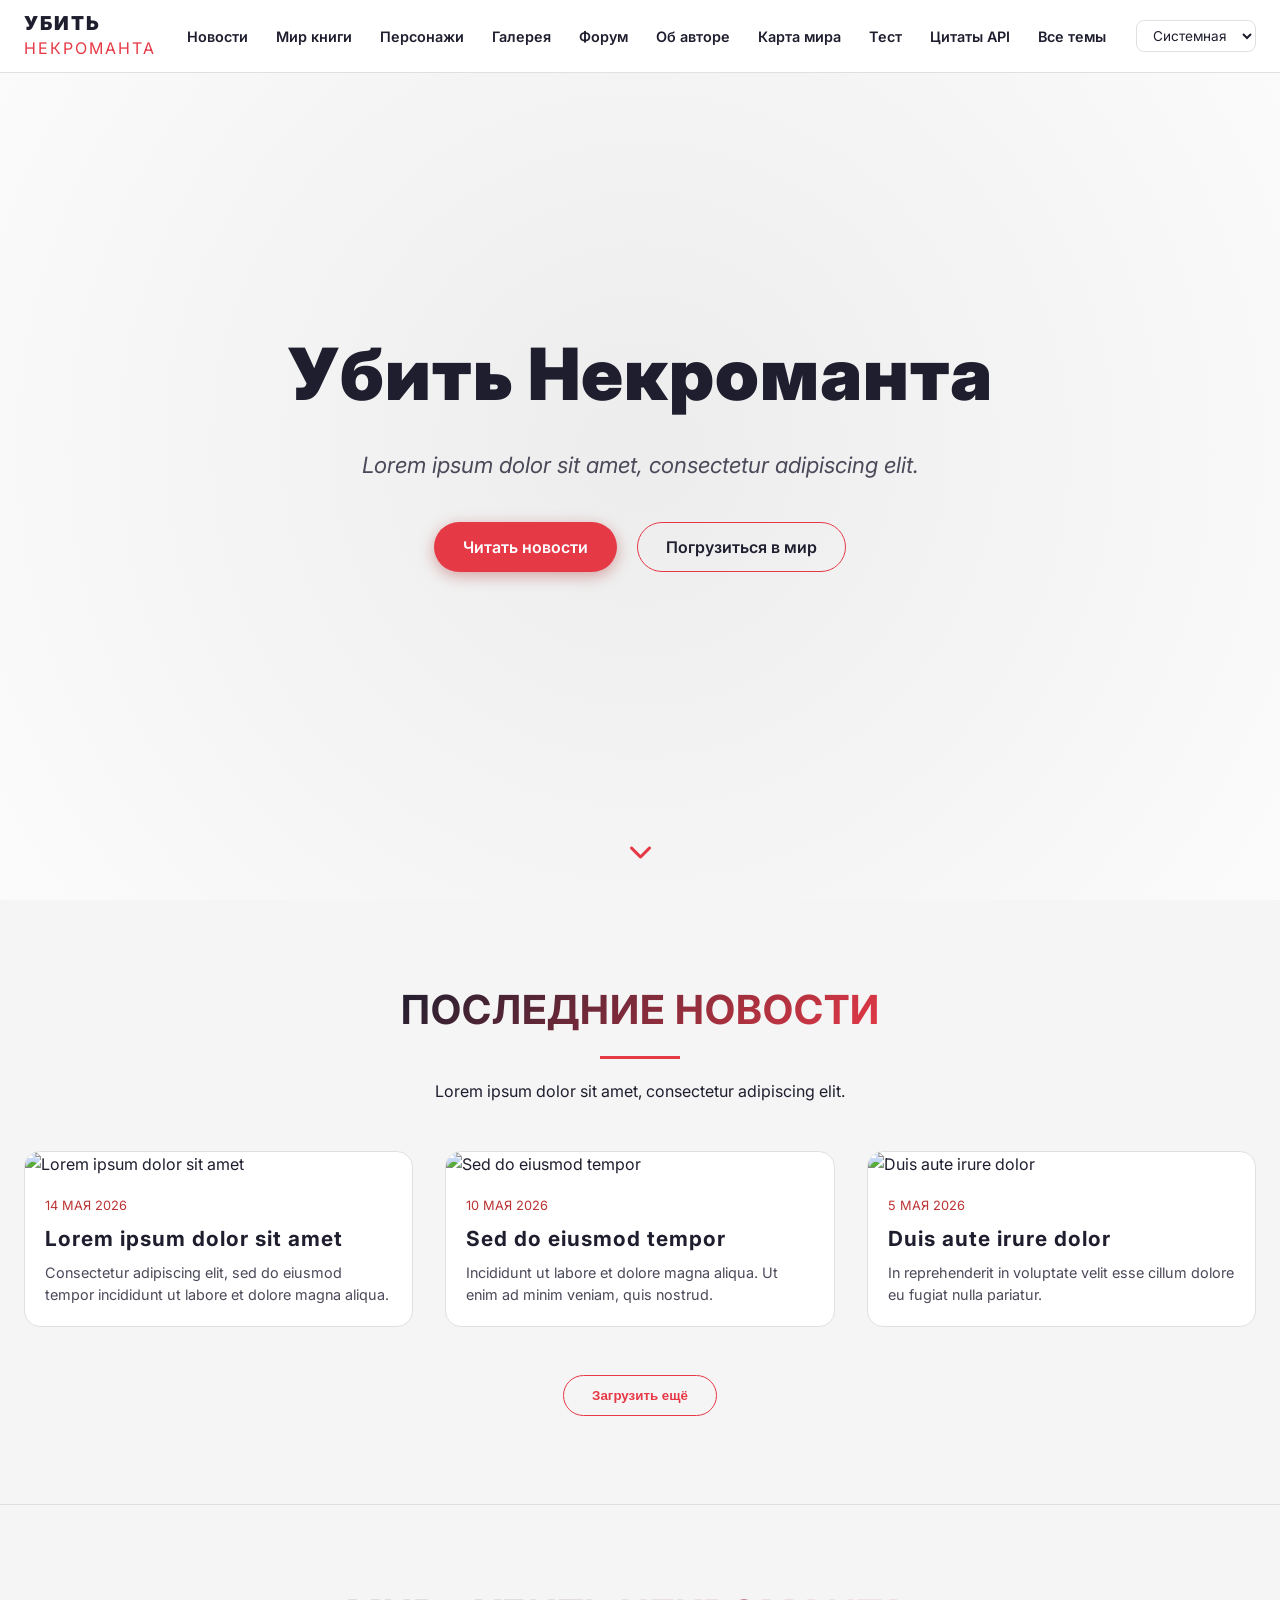
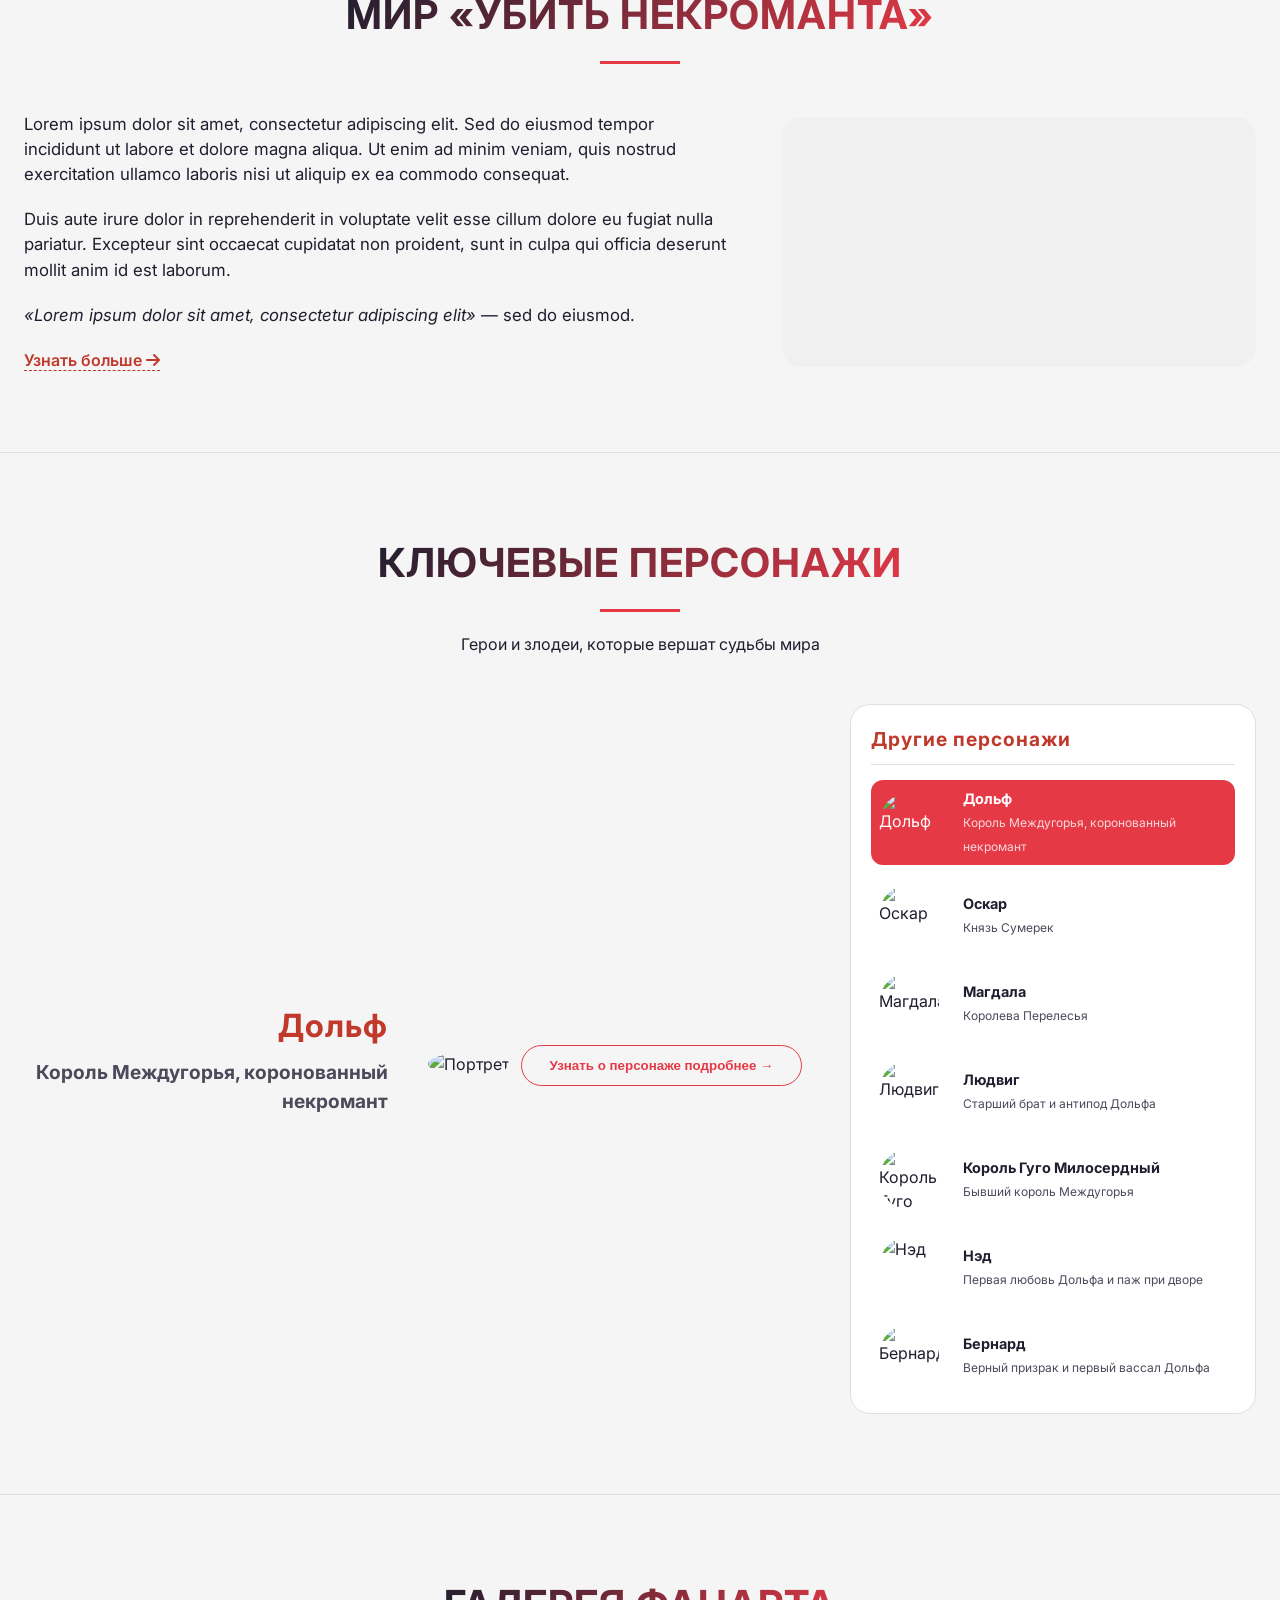
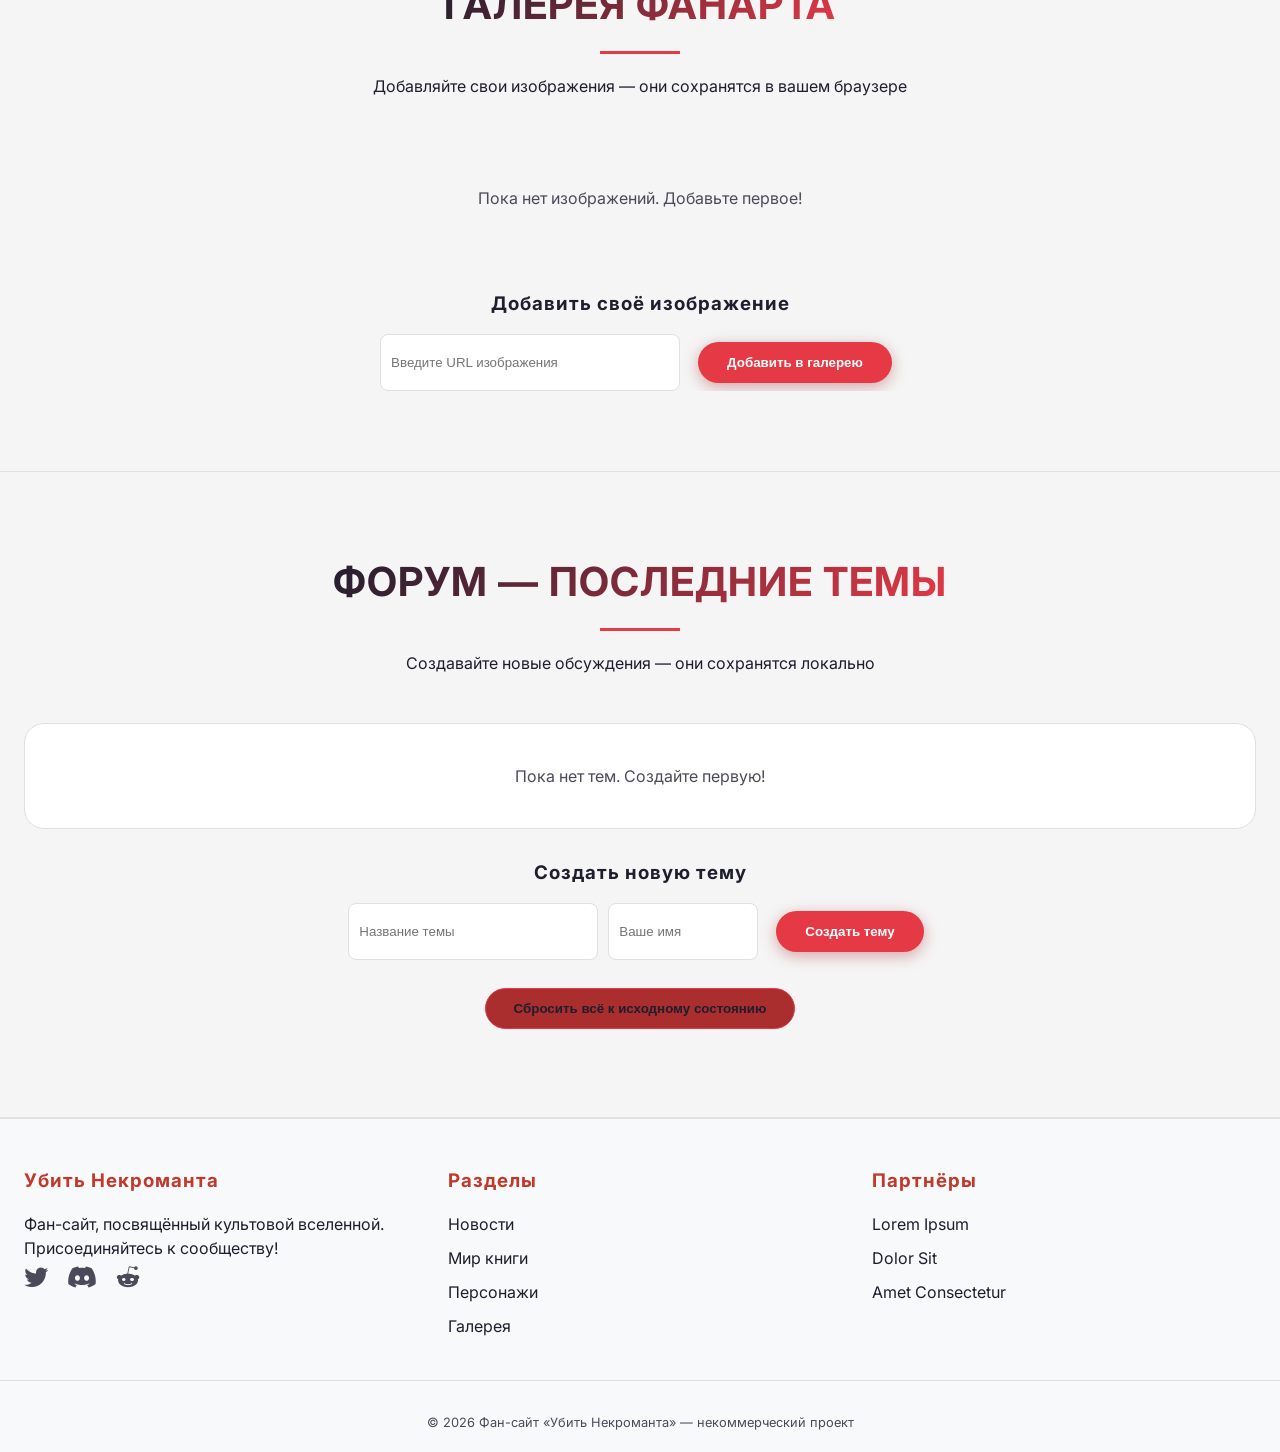
==== docs/index.html @ 7d21ddf5 "Оптимизация кода +map" ====
<!DOCTYPE html>
<html lang="ru">
<head>
    <meta charset="UTF-8">
    <meta name="viewport" content="width=device-width, initial-scale=1.0, user-scalable=yes">
    <title>Убить Некроманта | Фан-сайт</title>
    <link rel="stylesheet" href="style.css">
    <link href="https://fonts.googleapis.com/css2?family=Inter:opsz,wght@14..32,300;400;600;700&display=swap" rel="stylesheet">
    <link rel="stylesheet" href="https://cdnjs.cloudflare.com/ajax/libs/font-awesome/6.0.0-beta3/css/all.min.css">
</head>
<body>
    <nav class="main-nav" id="mainNav">
        <div class="nav-container">
            <div class="logo">
                <a href="#">УБИТЬ<br><span>НЕКРОМАНТА</span></a>
            </div>
            <ul class="nav-links" id="navLinks">
                <li><a href="#news">Новости</a></li>
                <li><a href="#world">Мир книги</a></li>
                <li><a href="#characters">Персонажи</a></li>
                <li><a href="#gallery">Галерея</a></li>
                <li><a href="#forum">Форум</a></li>
                <li><a href="about.html">Об авторе</a></li>
                <li><a href="map.html">Карта мира</a></li>
                <li><a href="quiz.html">Тест</a></li>
                <li><a href="quotes-api.html">Цитаты API</a></li>
                <li><a href="topics.html">Все темы</a></li>
            </ul>
            <div class="nav-right">
                <div class="theme-switcher">
                    <label for="themeSelect" class="visually-hidden">Выбор темы</label>
                    <select id="themeSelect">
                        <option value="system">Системная</option>
                        <option value="dark">Тёмная</option>
                        <option value="light">Светлая</option>
                        <option value="blue">Синяя</option>
                    </select>
                </div>
            </div>
            <div class="mobile-nav-toggle" id="mobileToggle">
                <i class="fas fa-bars"></i>
            </div>
        </div>
    </nav>

    <header class="hero">
        <div class="hero-overlay"></div>
        <div class="hero-content">
            <h1>Убить Некроманта</h1>
            <p class="tagline">Lorem ipsum dolor sit amet, consectetur adipiscing elit.</p>
            <div class="hero-buttons">
                <a href="#news" class="btn btn-primary">Читать новости</a>
                <a href="#world" class="btn btn-secondary">Погрузиться в мир</a>
            </div>
        </div>
        <div class="scroll-down">
            <i class="fas fa-chevron-down"></i>
        </div>
    </header>

    <main>
        <section id="news" class="section news-section">
            <div class="container">
                <div class="section-header">
                    <h2>Последние новости</h2>
                    <div class="section-line"></div>
                    <p>Lorem ipsum dolor sit amet, consectetur adipiscing elit.</p>
                </div>
                <div class="news-grid" id="newsGrid"></div>
                <div class="text-center">
                    <button class="btn btn-outline" id="loadMoreNews">Загрузить ещё</button>
                </div>
            </div>
        </section>

        <section id="world" class="section world-section">
            <div class="container">
                <div class="section-header">
                    <h2>Мир «Убить Некроманта»</h2>
                    <div class="section-line"></div>
                </div>
                <div class="world-content">
                    <div class="world-text">
                        <p>Lorem ipsum dolor sit amet, consectetur adipiscing elit. Sed do eiusmod tempor incididunt ut labore et dolore magna aliqua. Ut enim ad minim veniam, quis nostrud exercitation ullamco laboris nisi ut aliquip ex ea commodo consequat.</p>
                        <p>Duis aute irure dolor in reprehenderit in voluptate velit esse cillum dolore eu fugiat nulla pariatur. Excepteur sint occaecat cupidatat non proident, sunt in culpa qui officia deserunt mollit anim id est laborum.</p>
                        <p><em>«Lorem ipsum dolor sit amet, consectetur adipiscing elit»</em> — sed do eiusmod.</p>
                        <a href="#" class="read-more">Узнать больше <i class="fas fa-arrow-right"></i></a>
                    </div>
                    <div class="world-map">
                        <div class="white-square world-map-square"></div>
                    </div>
                </div>
            </div>
        </section>

        <section id="characters" class="section characters-section">
            <div class="container">
                <div class="section-header">
                    <h2>Ключевые персонажи</h2>
                    <div class="section-line"></div>
                    <p>Герои и злодеи, которые вершат судьбы мира</p>
                </div>
                <div class="character-main">
                    <div class="character-left">
                        <h2 id="charName">Дольф</h2>
                        <p id="charRole"><strong>Король Междугорья, коронованный некромант</strong></p>
                    </div>
                    <div class="character-center">
                        <img id="charPortrait" class="char-portrait" src="" alt="Портрет">
                        <button id="showDetailsBtn" class="btn btn-outline show-details-btn">Узнать о персонаже подробнее →</button>
                        <div id="characterDetails" class="character-details hidden">
                            <p id="charFullDesc">Здесь будет подробное описание персонажа после нажатия на кнопку.</p>
                        </div>
                    </div>
                    <div class="character-right">
                        <div class="right-header">
                            <h3>Другие персонажи</h3>
                        </div>
                        <div class="character-thumbnails" id="thumbnailsList"></div>
                    </div>
                </div>
            </div>
        </section>

        <section id="gallery" class="section gallery-section">
            <div class="container">
                <div class="section-header">
                    <h2>Галерея фанарта</h2>
                    <div class="section-line"></div>
                    <p>Добавляйте свои изображения — они сохранятся в вашем браузере</p>
                </div>
                <div class="gallery-grid" id="galleryGrid"></div>
                <div class="add-to-gallery">
                    <h3>Добавить своё изображение</h3>
                    <div class="add-form">
                        <input type="text" id="newImageUrl" placeholder="Введите URL изображения">
                        <button id="addImageBtn" class="btn btn-primary">Добавить в галерею</button>
                    </div>
                </div>
            </div>
        </section>

        <section id="forum" class="section forum-section">
            <div class="container">
                <div class="section-header">
                    <h2>Форум — последние темы</h2>
                    <div class="section-line"></div>
                    <p>Создавайте новые обсуждения — они сохранятся локально</p>
                </div>
                <div class="forum-list" id="forumTopics"></div>
                <div class="add-topic">
                    <h3>Создать новую тему</h3>
                    <div class="add-form">
                        <input type="text" id="newTopicTitle" placeholder="Название темы">
                        <input type="text" id="newTopicAuthor" placeholder="Ваше имя">
                        <button id="addTopicBtn" class="btn btn-primary">Создать тему</button>
                    </div>
                </div>
                <div class="text-center mt-20">
                    <button id="resetToDefaultBtn" class="btn btn-secondary btn-reset-default">Сбросить всё к исходному состоянию</button>
                </div>
            </div>
        </section>
    </main>

    <footer>
        <div class="footer-container">
            <div class="footer-col">
                <h3>Убить Некроманта</h3>
                <p>Фан-сайт, посвящённый культовой вселенной. Присоединяйтесь к сообществу!</p>
                <div class="social-links">
                    <a href="#" aria-label="Twitter"><i class="fab fa-twitter"></i></a>
                    <a href="#" aria-label="Discord"><i class="fab fa-discord"></i></a>
                    <a href="#" aria-label="Reddit"><i class="fab fa-reddit-alien"></i></a>
                </div>
            </div>
            <div class="footer-col">
                <h3>Разделы</h3>
                <ul>
                    <li><a href="#news">Новости</a></li>
                    <li><a href="#world">Мир книги</a></li>
                    <li><a href="#characters">Персонажи</a></li>
                    <li><a href="#gallery">Галерея</a></li>
                </ul>
            </div>
            <div class="footer-col">
                <h3>Партнёры</h3>
                <ul>
                    <li><a href="#">Lorem Ipsum</a></li>
                    <li><a href="#">Dolor Sit</a></li>
                    <li><a href="#">Amet Consectetur</a></li>
                </ul>
            </div>
        </div>
        <div class="footer-bottom">
            <p>&copy; 2026 Фан-сайт «Убить Некроманта» — некоммерческий проект</p>
        </div>
    </footer>

    <div id="newsModal" class="modal">
        <div class="modal-content">
            <span class="modal-close">&times;</span>
            <div id="modalBody"></div>
        </div>
    </div>

    <div id="topicModal" class="modal">
        <div class="modal-content topic-modal-content">
            <span class="modal-close" id="topicModalClose">&times;</span>
            <h2 id="topicModalTitle"></h2>
            <div id="topicMessagesList" class="topic-messages-list"></div>
            <div class="add-message-form">
                <textarea id="newMessageText" rows="3" placeholder="Ваше сообщение..."></textarea>
                <button id="sendMessageBtn" class="btn btn-primary">Отправить</button>
            </div>
        </div>
    </div>

    <script src="script.js"></script>
</body>
</html>
---- docs/style.css ----
:root {
    --bg-primary: #0a0a0a;
    --bg-secondary: #131313;
    --bg-card: #111;
    --bg-header: rgba(0, 0, 0, 0.95);
    --text-primary: #ffffff;
    --text-secondary: #bbbbbb;
    --accent: #e63946;
    --accent-hover: #c1121f;
    --border: rgba(255, 255, 255, 0.05);
    --border-card: #2a2a2a;
    --hero-bg: #1a1a1a;
    --footer-bg: #050505;
    --white-square-bg: #ffffff;
}

body.theme-light {
    --bg-primary: #f5f5f5;
    --bg-secondary: #ffffff;
    --bg-card: #ffffff;
    --bg-header: rgba(255, 255, 255, 0.98);
    --text-primary: #1e1e2f;
    --text-secondary: #4a4a5a;
    --accent: #e63946;
    --accent-hover: #c1121f;
    --border: #e0e0e0;
    --border-card: #e0e0e0;
    --hero-bg: #e8e8e8;
    --footer-bg: #f8f9fa;
    --white-square-bg: #f0f0f0;
}

body.theme-blue {
    --bg-primary: #0a192f;
    --bg-secondary: #112240;
    --bg-card: #0a2a3a;
    --bg-header: rgba(10, 25, 47, 0.95);
    --text-primary: #ccd6f6;
    --text-secondary: #8892b0;
    --accent: #64ffda;
    --accent-hover: #45e0b5;
    --border: rgba(100, 255, 218, 0.1);
    --border-card: #1d3e53;
    --hero-bg: #051424;
    --footer-bg: #020c1a;
    --white-square-bg: #1a3a5a;
}

* {
    margin: 0;
    padding: 0;
    box-sizing: border-box;
}

body {
    font-family: 'Inter', sans-serif;
    background-color: var(--bg-primary);
    color: var(--text-primary);
    line-height: 1.5;
    scroll-behavior: smooth;
    transition: background-color 0.2s, color 0.2s;
    overflow-x: hidden;
    max-width: 100%;
}

.visually-hidden {
    position: absolute;
    width: 1px;
    height: 1px;
    padding: 0;
    margin: -1px;
    overflow: hidden;
    clip: rect(0, 0, 0, 0);
    border: 0;
}

h1, h2, h3, h4, .logo {
    font-family: 'Inter', sans-serif;
    letter-spacing: 1px;
}

a {
    text-decoration: none;
    color: inherit;
}

.container {
    max-width: 1280px;
    margin: 0 auto;
    padding: 0 24px;
    overflow-x: hidden;
}

.section {
    padding: 80px 0;
    border-bottom: 1px solid var(--border);
    overflow-x: hidden;
}

.section-header {
    text-align: center;
    margin-bottom: 48px;
}

.section-header h2 {
    font-size: 2.5rem;
    text-transform: uppercase;
    background: linear-gradient(135deg, var(--text-primary), var(--accent));
    -webkit-background-clip: text;
    background-clip: text;
    color: transparent;
    display: inline-block;
}

.section-line {
    width: 80px;
    height: 3px;
    background: var(--accent);
    margin: 16px auto 20px;
}

.main-nav {
    position: fixed;
    top: 0;
    width: 100%;
    background: var(--bg-header);
    backdrop-filter: blur(10px);
    z-index: 1000;
    border-bottom: 1px solid var(--border);
}

.nav-container {
    display: flex;
    justify-content: space-between;
    align-items: center;
    max-width: 1400px;
    margin: 0 auto;
    padding: 12px 24px;
    position: relative;
}

.logo a {
    font-size: 1.2rem;
    font-weight: 900;
    line-height: 1.2;
    letter-spacing: 2px;
    color: var(--text-primary);
}

.logo span {
    font-size: 1rem;
    font-weight: normal;
    color: var(--accent);
}

.nav-links {
    display: flex;
    gap: 28px;
    list-style: none;
}

.nav-links li a {
    font-weight: 600;
    font-size: 0.9rem;
    transition: color 0.3s;
    color: var(--text-primary);
}

.nav-links li a:hover {
    color: var(--accent);
}

.nav-right {
    display: flex;
    align-items: center;
    gap: 20px;
}

.theme-switcher select {
    background: var(--bg-secondary);
    color: var(--text-primary);
    border: 1px solid var(--border-card);
    padding: 6px 12px;
    border-radius: 8px;
    font-family: inherit;
    cursor: pointer;
    font-size: 0.85rem;
}

.nav-search {
    cursor: pointer;
    font-size: 1.2rem;
    color: var(--text-secondary);
}

.mobile-nav-toggle {
    display: none;
    position: absolute;
    right: 20px;
    top: 50%;
    transform: translateY(-50%);
    z-index: 1100;
    background: var(--accent);
    padding: 10px 14px;
    border-radius: 8px;
    cursor: pointer;
    font-size: 1.5rem;
    color: white;
}

.hero {
    height: 100vh;
    position: relative;
    background: var(--hero-bg);
    display: flex;
    align-items: center;
    justify-content: center;
    text-align: center;
}

.hero-overlay {
    position: absolute;
    top: 0;
    left: 0;
    width: 100%;
    height: 100%;
    background: radial-gradient(circle, rgba(0,0,0,0.4) 0%, rgba(0,0,0,0.85) 100%);
}

body.theme-light .hero-overlay {
    background: radial-gradient(circle, rgba(255,255,255,0.2) 0%, rgba(255,255,255,0.85) 100%);
}

body.theme-blue .hero-overlay {
    background: radial-gradient(circle, rgba(0,0,0,0.3) 0%, rgba(0,0,0,0.7) 100%);
}

.hero-content {
    position: relative;
    z-index: 2;
    max-width: 800px;
    padding: 24px;
}

.hero-content h1 {
    font-size: 4.5rem;
    font-weight: 900;
    margin-bottom: 20px;
    color: var(--text-primary);
}

.tagline {
    font-size: 1.4rem;
    font-style: italic;
    margin-bottom: 32px;
    color: var(--text-secondary);
}

.btn {
    display: inline-block;
    padding: 12px 28px;
    margin: 8px;
    border-radius: 40px;
    font-weight: 600;
    transition: 0.3s;
    border: 1px solid transparent;
}

.btn-primary {
    background: var(--accent);
    color: white;
    box-shadow: 0 4px 15px rgba(170,46,46,0.4);
}
.btn-primary:hover {
    background: var(--accent-hover);
    transform: translateY(-2px);
}

.btn-secondary {
    background: transparent;
    border-color: var(--accent);
    color: var(--text-primary);
}
.btn-secondary:hover {
    background: rgba(170,46,46,0.2);
}

.btn-outline {
    border: 1px solid var(--accent);
    background: transparent;
    color: var(--accent);
}
.btn-outline:hover {
    background: var(--accent);
    color: white;
}

.scroll-down {
    position: absolute;
    bottom: 30px;
    left: 50%;
    transform: translateX(-50%);
    font-size: 24px;
    animation: bounce 2s infinite;
    cursor: pointer;
    color: var(--accent);
}

@keyframes bounce {
    0%,100%{ transform: translateX(-50%) translateY(0);}
    50%{ transform: translateX(-50%) translateY(10px);}
}

.news-grid {
    display: grid;
    grid-template-columns: repeat(auto-fill, minmax(320px, 1fr));
    gap: 32px;
    margin-bottom: 40px;
}

.news-card {
    background: var(--bg-card);
    border-radius: 16px;
    overflow: hidden;
    transition: transform 0.2s, box-shadow 0.2s;
    border: 1px solid var(--border-card);
    cursor: pointer;
}
.news-card:hover {
    transform: translateY(-6px);
    border-color: var(--accent);
    box-shadow: 0 8px 20px rgba(0,0,0,0.3);
}

.white-square {
    background-color: var(--white-square-bg);
    border-radius: 8px;
    display: flex;
    align-items: center;
    justify-content: center;
    color: var(--text-secondary);
    font-size: 0.8rem;
    text-align: center;
}

.news-img {
    width: 100%;
    height: 260px;
}

.news-content {
    padding: 20px;
}

.news-date {
    font-size: 0.8rem;
    color: #f0a0a0;
    text-transform: uppercase;
}

.news-title {
    font-size: 1.3rem;
    margin: 8px 0;
    color: var(--text-primary);
}

.news-excerpt {
    font-size: 0.9rem;
    color: var(--text-secondary);
}

.world-content {
    display: flex;
    flex-wrap: wrap;
    gap: 48px;
    align-items: center;
}
.world-text {
    flex: 1.5;
}
.world-text p {
    margin-bottom: 20px;
    font-size: 1.05rem;
}
.read-more {
    color: #ff8c8c;
    font-weight: 600;
    border-bottom: 1px dashed;
}
.world-map {
    flex: 1;
    text-align: center;
}
.world-map-square {
    width: 100%;
    height: 250px;
}
.world-map .white-square {
    border-radius: 20px;
}

.character-main {
    display: flex;
    align-items: center;
    justify-content: space-between;
    gap: 40px;
    flex-wrap: wrap;
}

.character-left {
    flex: 1;
    text-align: right;
}
.character-left h2 {
    font-size: 2rem;
    color: #ff8c8c;
    margin-bottom: 8px;
}
.character-left p {
    font-size: 1.2rem;
    color: var(--text-secondary);
}

.character-center {
    flex-shrink: 0;
    text-align: center;
    max-width: 100%;
}

.char-portrait {
    width: 280px;
    height: 280px;
    border-radius: 50%;
    object-fit: cover;
    margin: 0 auto;
    transition: 0.2s;
}

.character-details {
    margin-top: 20px;
    padding: 20px;
    background: var(--bg-secondary);
    border-radius: 16px;
    text-align: left;
    border-left: 4px solid var(--accent);
    max-width: 100%;
    word-break: break-word;
}
.character-details.hidden {
    display: none;
}
.character-details p {
    word-wrap: break-word;
    white-space: normal;
    overflow-wrap: break-word;
    word-break: break-word;
    line-height: 1.5;
    max-width: 100%;
}

.character-right {
    flex: 1;
    background: var(--bg-secondary);
    border-radius: 20px;
    padding: 20px;
    border: 1px solid var(--border-card);
}
.right-header {
    border-bottom: 1px solid var(--border);
    padding-bottom: 10px;
    margin-bottom: 15px;
}
.right-header h3 {
    font-size: 1.2rem;
    color: #ffb3b3;
}
.right-header p {
    font-size: 0.85rem;
    color: var(--text-secondary);
}
.character-thumbnails {
    display: flex;
    flex-direction: column;
    gap: 12px;
}
.thumbnail-item {
    display: flex;
    align-items: center;
    gap: 12px;
    padding: 8px;
    cursor: pointer;
    border-radius: 12px;
    transition: background 0.2s;
}
.thumbnail-item:hover {
    background: var(--bg-card);
}
.thumbnail-avatar {
    width: 60px;
    height: 60px;
    border-radius: 50%;
    object-fit: cover;
    flex-shrink: 0;
}
.thumbnail-info {
    flex: 1;
}
.thumbnail-info strong {
    display: block;
    font-size: 0.9rem;
}
.thumbnail-info span {
    font-size: 0.75rem;
    color: var(--text-secondary);
}
.thumbnail-item.active {
    background: var(--accent);
    color: white;
}
.thumbnail-item.active .thumbnail-info span {
    color: rgba(255,255,255,0.8);
}

.gallery-grid {
    display: grid;
    grid-template-columns: repeat(auto-fill, minmax(250px, 1fr));
    gap: 20px;
}
.gallery-item img {
    width: 100%;
    height: 300px;
    object-fit: cover;
    border-radius: 12px;
}

.forum-list {
    background: var(--bg-secondary);
    border-radius: 20px;
    border: 1px solid var(--border-card);
    margin-bottom: 30px;
}
.forum-topic {
    display: flex;
    justify-content: space-between;
    padding: 18px 24px;
    border-bottom: 1px solid var(--border);
    transition: background 0.2s;
}
.forum-topic:hover {
    background: var(--bg-card);
}
.topic-title a {
    font-weight: 600;
    color: var(--text-primary);
}
.topic-title a:hover {
    color: var(--accent);
}
.topic-meta {
    font-size: 0.8rem;
    color: var(--text-secondary);
}

.full-forum-list .forum-topic {
    padding: 20px 24px;
}
.full-forum-list .topic-title {
    font-size: 1.1rem;
}

.quotes-slider {
    background: var(--bg-secondary);
    border-radius: 40px;
    padding: 40px 30px;
    text-align: center;
    border: 1px solid var(--border-card);
}
.quote-card {
    display: none;
    font-size: 1.4rem;
    font-style: italic;
    line-height: 1.5;
}
.quote-card.active {
    display: block;
}
.quote-card p {
    max-width: 700px;
    margin: 0 auto 20px;
}
.quote-nav button {
    background: var(--bg-card);
    border: none;
    color: var(--accent);
    font-size: 1.8rem;
    padding: 8px 20px;
    margin: 0 10px;
    cursor: pointer;
    border-radius: 40px;
}
.quote-nav button:hover {
    background: var(--accent);
    color: white;
}

footer {
    background: var(--footer-bg);
    padding: 48px 0 20px;
    border-top: 1px solid var(--border);
}
.footer-container {
    max-width: 1280px;
    margin: auto;
    display: flex;
    flex-wrap: wrap;
    gap: 40px;
    padding: 0 24px;
}
.footer-col {
    flex: 1;
    min-width: 180px;
}
.footer-col h3, .footer-col h4 {
    margin-bottom: 16px;
    color: #ffb3b3;
}
.footer-col ul {
    list-style: none;
}
.footer-col ul li {
    margin-bottom: 10px;
}
.social-links a {
    font-size: 1.5rem;
    margin-right: 15px;
    color: var(--text-secondary);
}
.social-links a:hover {
    color: var(--accent);
}
.footer-bottom {
    text-align: center;
    padding-top: 32px;
    margin-top: 32px;
    border-top: 1px solid var(--border);
    font-size: 0.8rem;
    color: var(--text-secondary);
}

.modal {
    display: none;
    position: fixed;
    z-index: 2000;
    left: 0;
    top: 0;
    width: 100%;
    height: 100%;
    background-color: rgba(0,0,0,0.9);
    justify-content: center;
    align-items: center;
}
.modal-content {
    background-color: var(--bg-secondary);
    padding: 30px;
    border-radius: 20px;
    max-width: 600px;
    width: 90%;
    border: 1px solid var(--accent);
    position: relative;
}
.modal-close {
    position: absolute;
    top: 15px;
    right: 25px;
    font-size: 28px;
    cursor: pointer;
    color: var(--accent);
}

#topicModal .modal-content {
    display: flex;
    flex-direction: column;
    max-height: 80vh;
    max-width: 700px;
    padding: 20px;
}

#topicModal #topicMessagesList {
    flex: 1;
    overflow-y: auto;
    margin: 15px 0;
    padding-right: 10px;
}

#topicModal .add-message-form {
    flex-shrink: 0;
    margin-top: 10px;
}

@media (max-width: 900px) {
    .nav-links {
        display: none;
        flex-direction: column;
        position: absolute;
        top: 70px;
        right: 0;
        background: var(--bg-header);
        width: 220px;
        padding: 20px;
        gap: 20px;
        border-left: 2px solid var(--accent);
    }
    .nav-links.active {
        display: flex;
    }
    .mobile-nav-toggle {
        display: block;
    }
    .nav-right {
        margin-right: 60px;
    }
    .theme-switcher select {
        max-width: 110px;
        font-size: 0.7rem;
        padding: 4px 6px;
    }
    .hero-content h1 {
        font-size: 2.5rem;
    }
    .section-header h2 {
        font-size: 1.8rem;
    }
    .character-main {
        flex-direction: column;
        text-align: center;
    }
    .character-left {
        text-align: center;
        margin-bottom: 20px;
    }
    .character-center {
        order: 1;
        margin-bottom: 30px;
    }
    .character-right {
        width: 100%;
        order: 2;
        padding: 15px;
    }
    .character-thumbnails {
        flex-direction: column;
        gap: 15px;
    }
    .thumbnail-item {
        width: 100%;
        flex-direction: row;
        padding: 12px;
    }
    .character-details {
        max-width: 100%;
        overflow-x: hidden;
        padding: 15px;
    }
}

@media (max-width: 768px) {
    .char-portrait {
        width: 200px !important;
        height: 200px !important;
    }
    .thumbnail-avatar {
        width: 50px !important;
        height: 50px !important;
    }
    .news-img {
        height: 180px !important;
    }
    .gallery-item img {
        height: 180px !important;
    }
    .thumbnail-info strong {
        font-size: 0.9rem;
    }
    .thumbnail-info span {
        font-size: 0.75rem;
    }
}

@media (max-width: 480px) {
    .char-portrait {
        width: 160px !important;
        height: 160px !important;
    }
    .character-right {
        padding: 10px;
    }
    .thumbnail-item {
        padding: 10px;
        gap: 10px;
    }
    .thumbnail-avatar {
        width: 45px !important;
        height: 45px !important;
    }
    .thumbnail-info strong {
        font-size: 0.85rem;
    }
    .thumbnail-info span {
        font-size: 0.7rem;
    }
    .character-details {
        padding: 12px;
        font-size: 0.85rem;
    }
}

.location-card {
    transition: transform 0.2s, box-shadow 0.2s;
}
.location-card:hover {
    transform: translateY(-4px);
    box-shadow: 0 8px 20px rgba(0,0,0,0.2);
}
.quiz-container select {
    background-color: var(--bg-primary);
    color: var(--text-primary);
}
.api-quote-box {
    transition: all 0.2s;
}

.quotes-api-section {
    padding-top: 120px;
}

.api-quote-box {
    max-width: 700px;
    margin: 0 auto;
    text-align: center;
    background: var(--bg-secondary);
    border-radius: 40px;
    padding: 40px;
    border: 1px solid var(--border-card);
    transition: all 0.2s;
}

.api-quote-box #quoteText {
    font-size: 1.5rem;
    font-style: italic;
    margin-bottom: 20px;
    min-height: 120px;
    display: flex;
    align-items: center;
    justify-content: center;
    flex-direction: column;
}

.quote-buttons {
    display: flex;
    gap: 20px;
    justify-content: center;
    flex-wrap: wrap;
}

#errorMessage {
    color: red;
    text-align: center;
    margin-top: 20px;
    display: none;
}

body.theme-light .news-date {
    color: #b33;
}
body.theme-light #charName,
body.theme-light .read-more {
    color: #c0392b;
}
body.theme-light .right-header h3,
body.theme-light .footer-col h3,
body.theme-light .footer-col h4 {
    color: #c0392b;
}

body.theme-blue .news-date,
body.theme-blue .read-more,
body.theme-blue #charName {
    color: #a8ffd6;
}
body.theme-blue .right-header h3,
body.theme-blue .footer-col h3,
body.theme-blue .footer-col h4 {
    color: #a8ffd6;
}

/* ===== ВЫНЕСЕННЫЕ КЛАССЫ (вместо inline-стилей) ===== */
.section-top-padding {
    padding-top: 120px;
}
.map-image-container {
    margin-bottom: 40px;
    text-align: center;
}
.white-square.map-square {
    width: 100%;
    height: 400px;
    max-width: 800px;
    margin: 0 auto;
    display: flex;
    align-items: center;
    justify-content: center;
}
.author-layout {
    display: flex;
    flex-wrap: wrap;
    gap: 40px;
    align-items: center;
}
.author-photo-wrapper {
    flex: 1;
    text-align: center;
}
.author-photo-wrapper .white-square {
    width: 250px;
    height: 250px;
    border-radius: 50%;
    margin: 0 auto;
}
.author-bio-wrapper {
    flex: 2;
}
.author-bio-wrapper .social-links {
    margin-top: 20px;
}
.quiz-custom-container {
    max-width: 700px;
    margin: 0 auto;
    background: var(--bg-secondary);
    border-radius: 32px;
    padding: 30px;
    border: 1px solid var(--border-card);
}
.quiz-question {
    margin-bottom: 25px;
}
.quiz-question label {
    font-weight: 700;
}
.quiz-question select {
    width: 100%;
    padding: 10px;
    margin-top: 8px;
    background: var(--bg-primary);
    color: var(--text-primary);
    border: 1px solid var(--border-card);
    border-radius: 12px;
}
.quiz-submit-btn {
    width: 100%;
}
.quiz-result {
    margin-top: 30px;
    padding: 20px;
    border-radius: 20px;
    background: var(--bg-card);
    display: none;
}
.topic-modal-content {
    max-width: 700px;
}
.topic-messages-list {
    max-height: 400px;
    overflow-y: auto;
    margin: 20px 0;
}
.add-message-form textarea {
    width: 100%;
    padding: 10px;
    background: var(--bg-card);
    color: var(--text-primary);
    border: 1px solid var(--border-card);
    border-radius: 8px;
}
.add-message-form button {
    margin-top: 10px;
}
.add-to-gallery {
    margin-top: 40px;
    text-align: center;
}
.add-to-gallery h3 {
    margin-bottom: 16px;
}
.add-form {
    display: flex;
    flex-wrap: wrap;
    gap: 10px;
    justify-content: center;
}
.add-form input[type="text"] {
    padding: 10px;
    width: 300px;
    background: var(--bg-card);
    color: var(--text-primary);
    border: 1px solid var(--border-card);
    border-radius: 8px;
}
.add-topic {
    margin-top: 30px;
    text-align: center;
}
.add-topic h3 {
    margin-bottom: 16px;
}
.add-topic .add-form {
    display: flex;
    flex-wrap: wrap;
    gap: 10px;
    justify-content: center;
}
.add-topic .add-form input:first-child {
    width: 250px;
}
.add-topic .add-form input:nth-child(2) {
    width: 150px;
}
.text-center {
    text-align: center;
}
.mt-20 {
    margin-top: 20px;
}
.show-details-btn {
    margin-top: 20px;
}
.btn-reset-default {
    background: #aa2e2e;
}
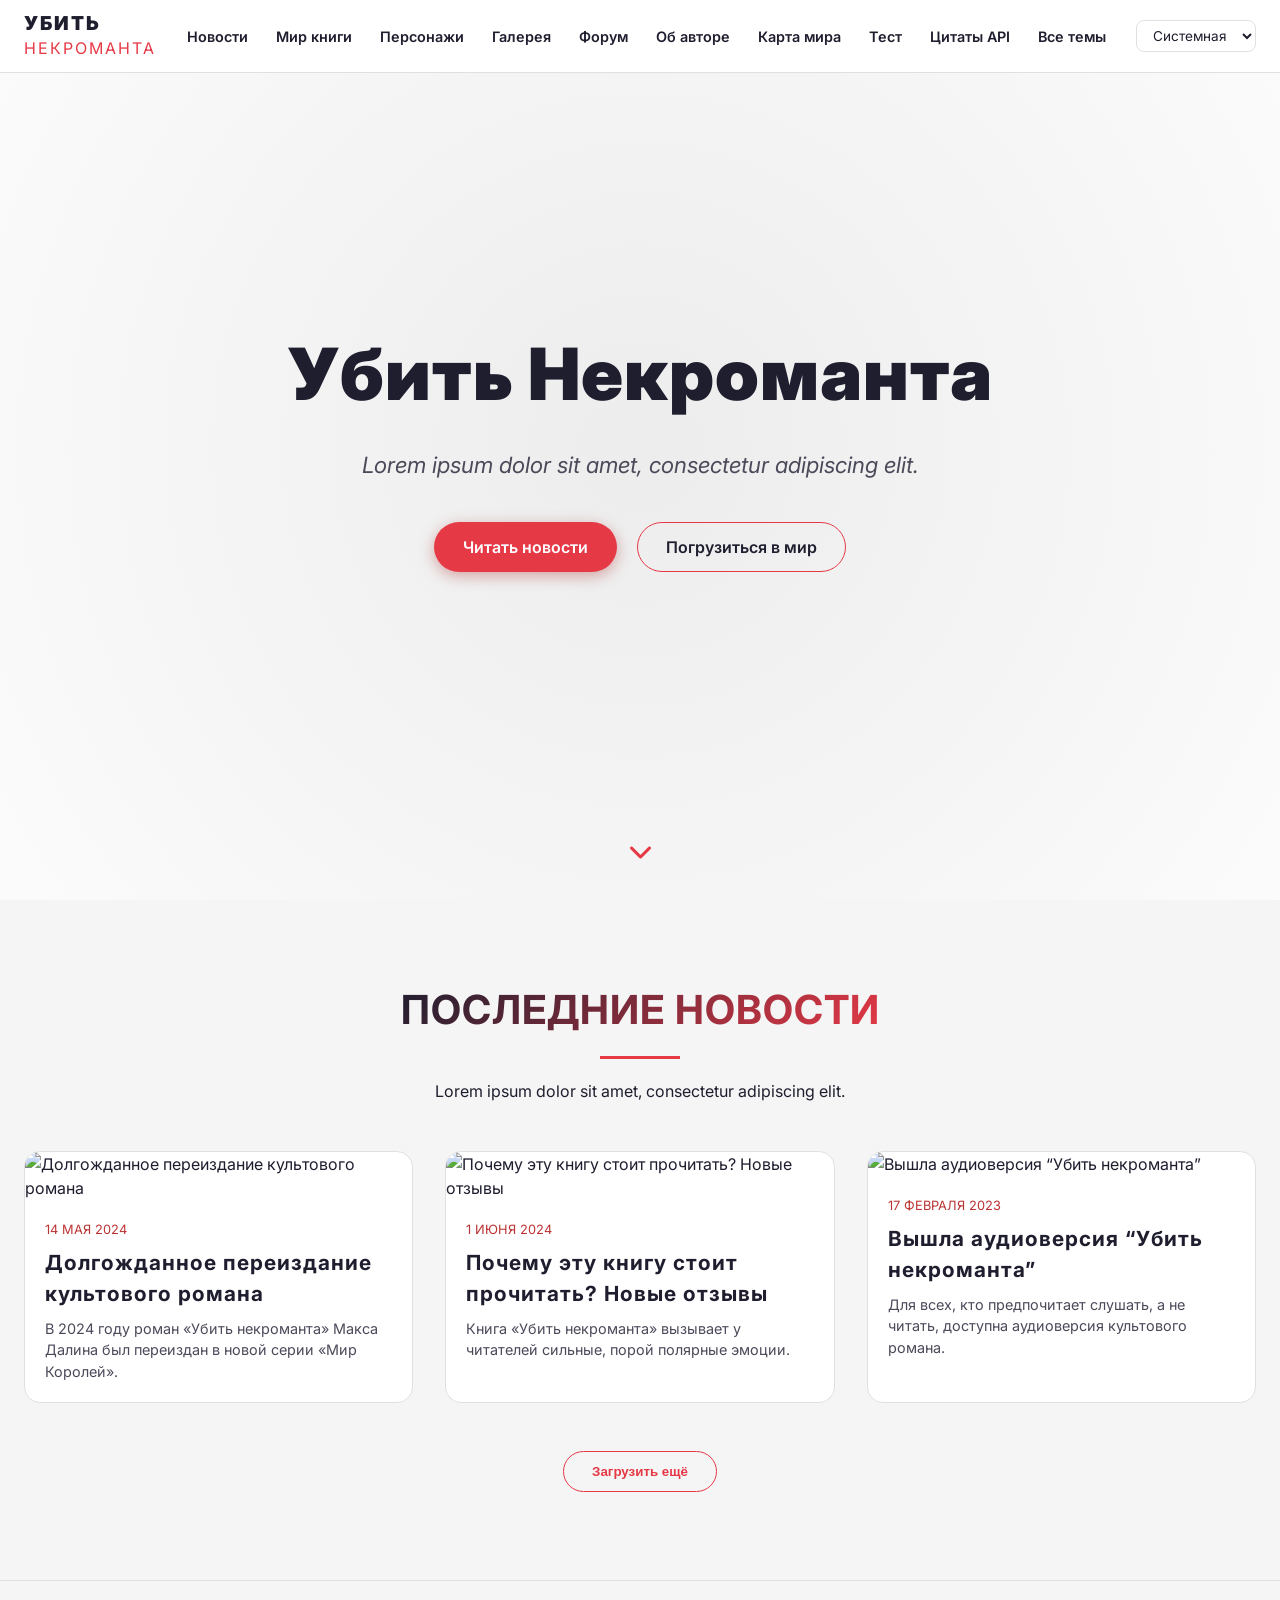
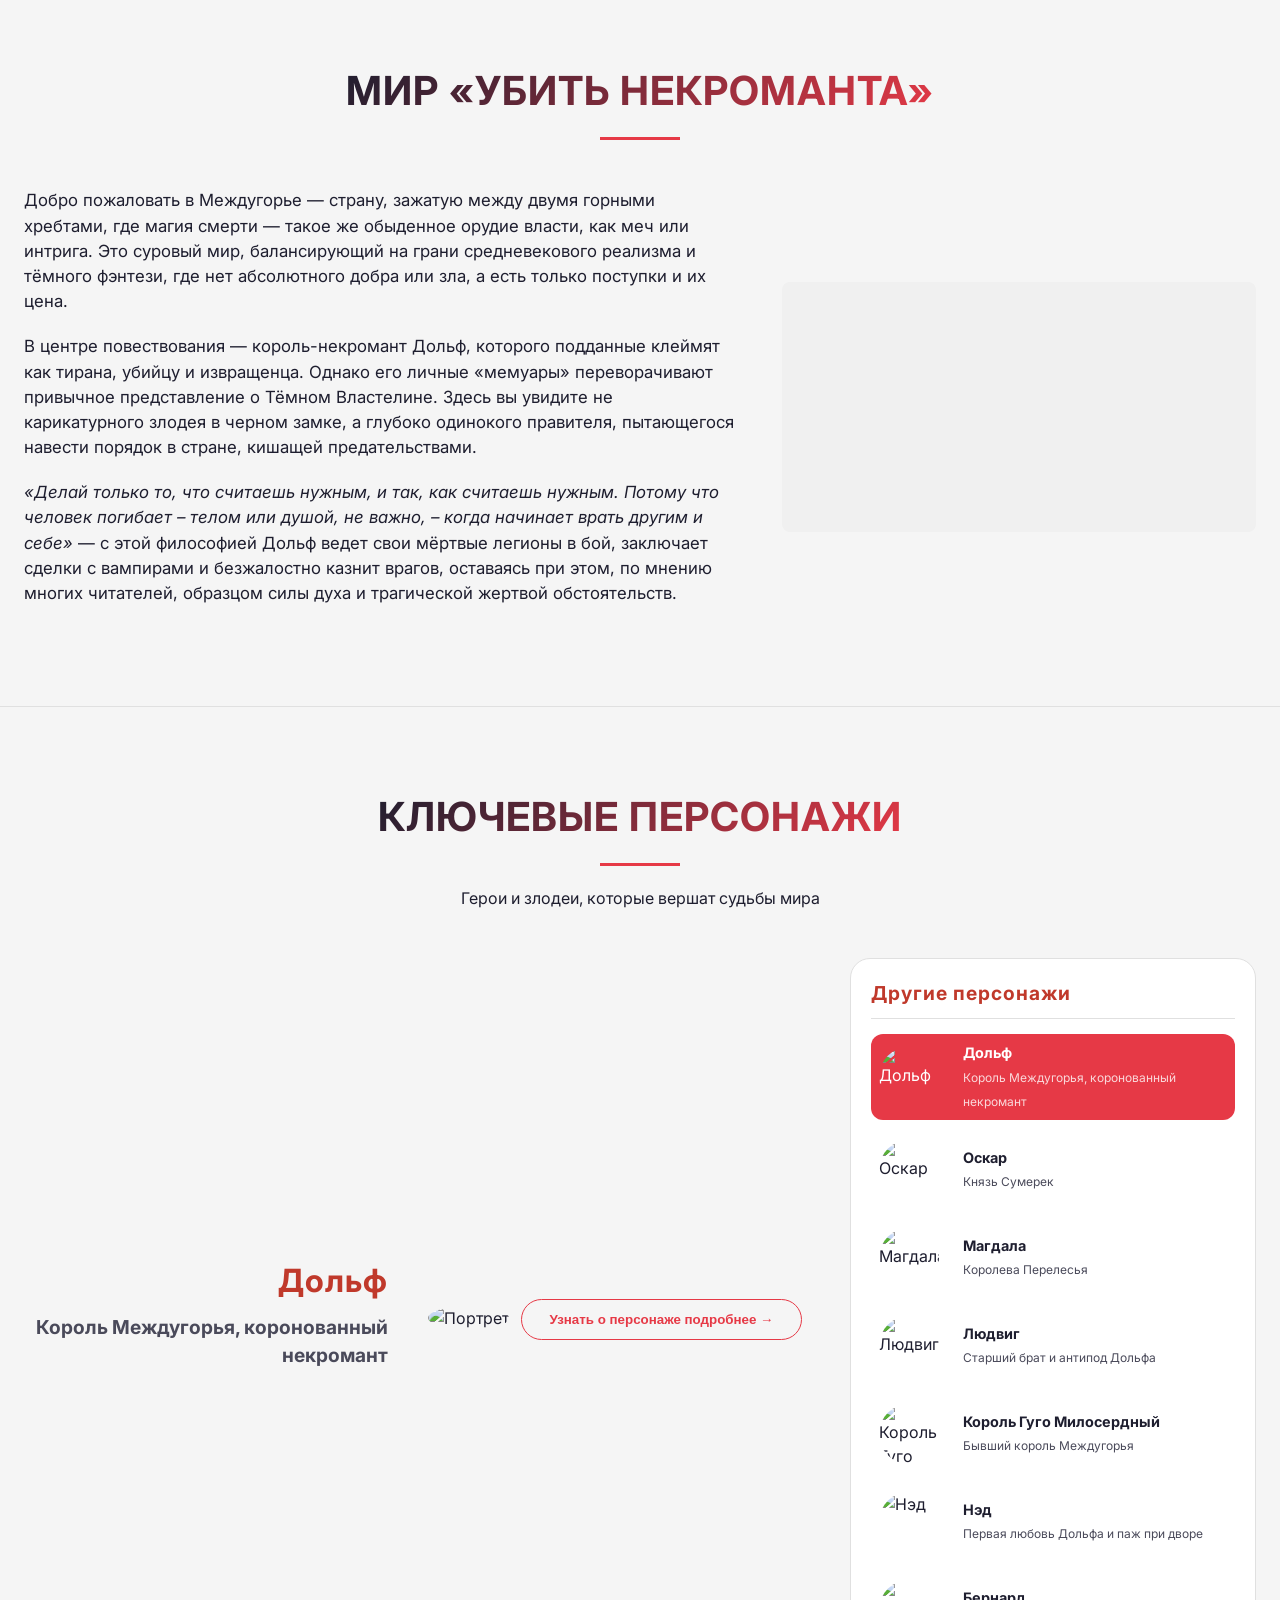
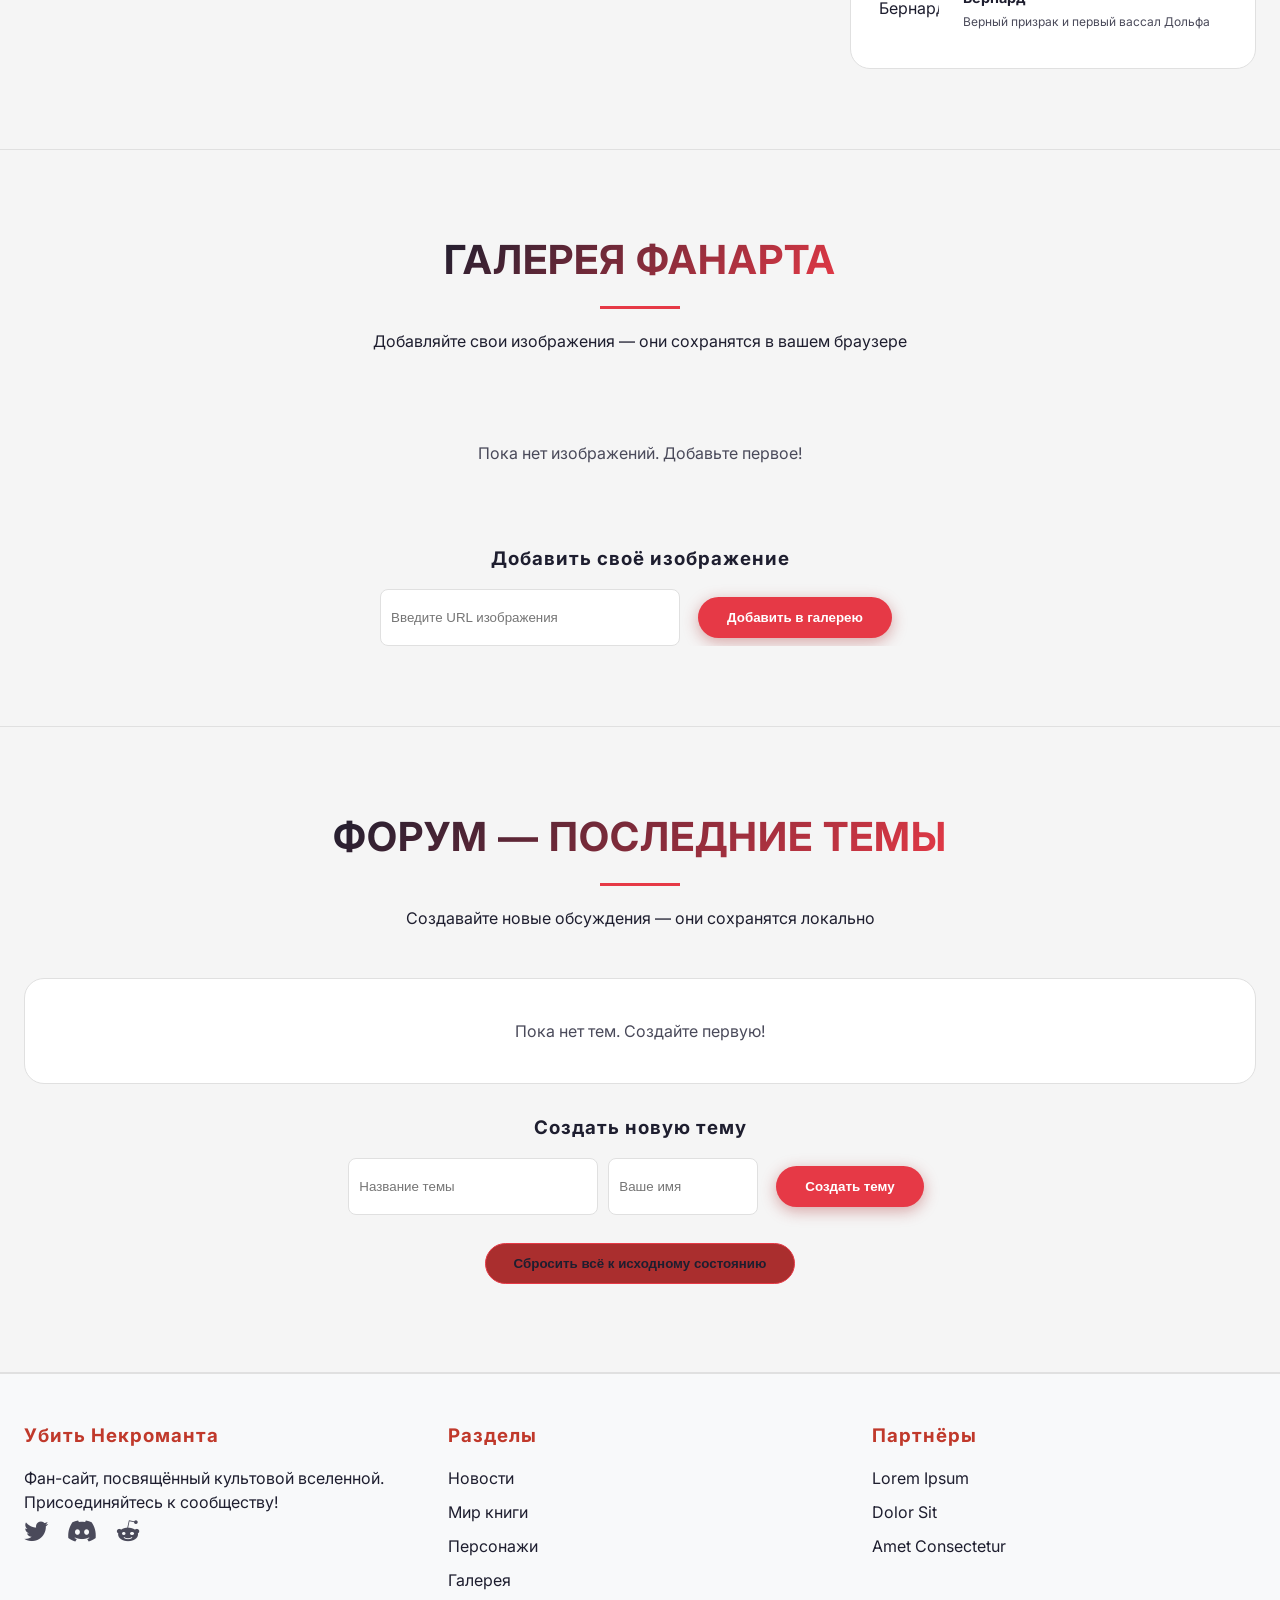
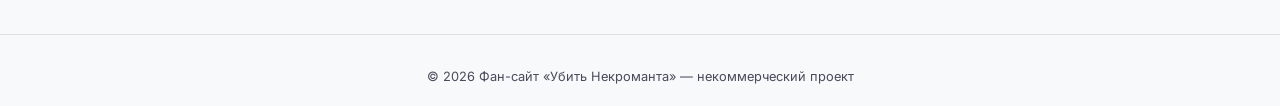
==== commit 48f242f8: "Редауция внешнего вида Добавлены новые картинки, вставлен текст" ====
--- a/docs/index.html
+++ b/docs/index.html
@@ -81,10 +81,9 @@
                 </div>
                 <div class="world-content">
                     <div class="world-text">
-                        <p>Lorem ipsum dolor sit amet, consectetur adipiscing elit. Sed do eiusmod tempor incididunt ut labore et dolore magna aliqua. Ut enim ad minim veniam, quis nostrud exercitation ullamco laboris nisi ut aliquip ex ea commodo consequat.</p>
-                        <p>Duis aute irure dolor in reprehenderit in voluptate velit esse cillum dolore eu fugiat nulla pariatur. Excepteur sint occaecat cupidatat non proident, sunt in culpa qui officia deserunt mollit anim id est laborum.</p>
-                        <p><em>«Lorem ipsum dolor sit amet, consectetur adipiscing elit»</em> — sed do eiusmod.</p>
-                        <a href="#" class="read-more">Узнать больше <i class="fas fa-arrow-right"></i></a>
+                        <p>Добро пожаловать в Междугорье — страну, зажатую между двумя горными хребтами, где магия смерти — такое же обыденное орудие власти, как меч или интрига. Это суровый мир, балансирующий на грани средневекового реализма и тёмного фэнтези, где нет абсолютного добра или зла, а есть только поступки и их цена.</p>
+                        <p>В центре повествования — король-некромант Дольф, которого подданные клеймят как тирана, убийцу и извращенца. Однако его личные «мемуары» переворачивают привычное представление о Тёмном Властелине. Здесь вы увидите не карикатурного злодея в черном замке, а глубоко одинокого правителя, пытающегося навести порядок в стране, кишащей предательствами.</p>
+                        <p><em>«Делай только то, что считаешь нужным, и так, как считаешь нужным. Потому что человек погибает – телом или душой, не важно, – когда начинает врать другим и себе»</em> — с этой философией Дольф ведет свои мёртвые легионы в бой, заключает сделки с вампирами и безжалостно казнит врагов, оставаясь при этом, по мнению многих читателей, образцом силы духа и трагической жертвой обстоятельств.</p>
                     </div>
                     <div class="world-map">
                         <div class="white-square world-map-square"></div>
--- a/docs/style.css
+++ b/docs/style.css
@@ -382,11 +382,6 @@
     margin-bottom: 20px;
     font-size: 1.05rem;
 }
-.read-more {
-    color: #ff8c8c;
-    font-weight: 600;
-    border-bottom: 1px dashed;
-}
 .world-map {
     flex: 1;
     text-align: center;
@@ -395,7 +390,7 @@
     width: 100%;
     height: 250px;
 }
-.world-map .white-square {
+.world-map {
     border-radius: 20px;
 }
 
@@ -872,8 +867,7 @@
 body.theme-light .news-date {
     color: #b33;
 }
-body.theme-light #charName,
-body.theme-light .read-more {
+body.theme-light #charName {
     color: #c0392b;
 }
 body.theme-light .right-header h3,
@@ -883,7 +877,6 @@
 }
 
 body.theme-blue .news-date,
-body.theme-blue .read-more,
 body.theme-blue #charName {
     color: #a8ffd6;
 }
@@ -892,24 +885,19 @@
 body.theme-blue .footer-col h4 {
     color: #a8ffd6;
 }
-
-/* ===== ВЫНЕСЕННЫЕ КЛАССЫ (вместо inline-стилей) ===== */
 .section-top-padding {
     padding-top: 120px;
 }
 .map-image-container {
-    margin-bottom: 40px;
-    text-align: center;
-}
-.white-square.map-square {
-    width: 100%;
-    height: 400px;
-    max-width: 800px;
-    margin: 0 auto;
-    display: flex;
-    align-items: center;
-    justify-content: center;
-}
+    width: 100%;
+    height: 100%; 
+}
+.map-image-container img {
+    width: 100%;
+    height: 100%;
+    object-fit: contain;
+}
+
 .author-layout {
     display: flex;
     flex-wrap: wrap;
@@ -1035,4 +1023,128 @@
 }
 .btn-reset-default {
     background: #aa2e2e;
+}
+.map-interactive {
+    position: relative;
+    width: 100%;
+    height: 600px;
+    overflow: hidden;
+    background-color: var(--bg-card);
+    border-radius: 20px;
+    border: 1px solid var(--border-card);
+    cursor: grab;
+    user-select: none;
+}
+.map-interactive:active {
+    cursor: grabbing;
+}
+.map-pan-content {
+    position: absolute;
+    top: 0;
+    left: 0;
+    transform-origin: 0 0;
+    will-change: transform;
+}
+.map-image {
+    display: block;
+    max-width: none;
+    pointer-events: none;
+    width: 100%;
+    height: auto;
+}
+.map-markers {
+    position: absolute;
+    top: 0;
+    left: 0;
+    width: 100%;
+    height: 100%;
+    pointer-events: none;
+}
+.map-marker {
+    position: absolute;
+    width: 20px;
+    height: 20px;
+    background: var(--accent);
+    border: 2px solid white;
+    border-radius: 50%;
+    transform: translate(-50%, -50%);
+    cursor: pointer;
+    pointer-events: auto;
+    transition: transform 0.2s, box-shadow 0.2s;
+    box-shadow: 0 0 8px rgba(0,0,0,0.5);
+    z-index: 10;
+}
+.map-marker:hover {
+    transform: translate(-50%, -50%) scale(1.3);
+    box-shadow: 0 0 12px var(--accent);
+}
+.map-marker-ripple {
+    position: absolute;
+    width: 20px;
+    height: 20px;
+    background: rgba(255, 255, 255, 0.8);
+    border-radius: 50%;
+    transform: translate(-50%, -50%);
+    animation: rippleAnim 0.6s ease-out forwards;
+    pointer-events: none;
+    z-index: 20;
+}
+@keyframes rippleAnim {
+    0% {
+        width: 20px;
+        height: 20px;
+        opacity: 1;
+        background: rgba(255, 255, 255, 0.9);
+    }
+    100% {
+        width: 80px;
+        height: 80px;
+        opacity: 0;
+        background: rgba(255, 255, 255, 0);
+    }
+}
+.map-tooltip {
+    position: fixed;
+    background: var(--bg-secondary);
+    color: var(--text-primary);
+    padding: 6px 12px;
+    border-radius: 20px;
+    font-size: 0.85rem;
+    font-weight: 600;
+    border-left: 3px solid var(--accent);
+    box-shadow: 0 4px 12px rgba(0,0,0,0.3);
+    pointer-events: none;
+    z-index: 1000;
+    white-space: nowrap;
+    transition: opacity 0.2s;
+}
+.map-controls {
+    position: absolute;
+    bottom: 20px;
+    right: 20px;
+    display: flex;
+    flex-direction: column;
+    gap: 8px;
+    z-index: 15;
+}
+.map-zoom-btn {
+    width: 40px;
+    height: 40px;
+    background: var(--bg-card);
+    border: 1px solid var(--border-card);
+    color: var(--accent);
+    font-size: 1.5rem;
+    font-weight: bold;
+    border-radius: 50%;
+    cursor: pointer;
+    transition: 0.2s;
+    display: flex;
+    align-items: center;
+    justify-content: center;
+    backdrop-filter: blur(4px);
+}
+.map-zoom-btn:hover {
+    background: var(--accent);
+    color: white;
+    transform: scale(1.05);
 }
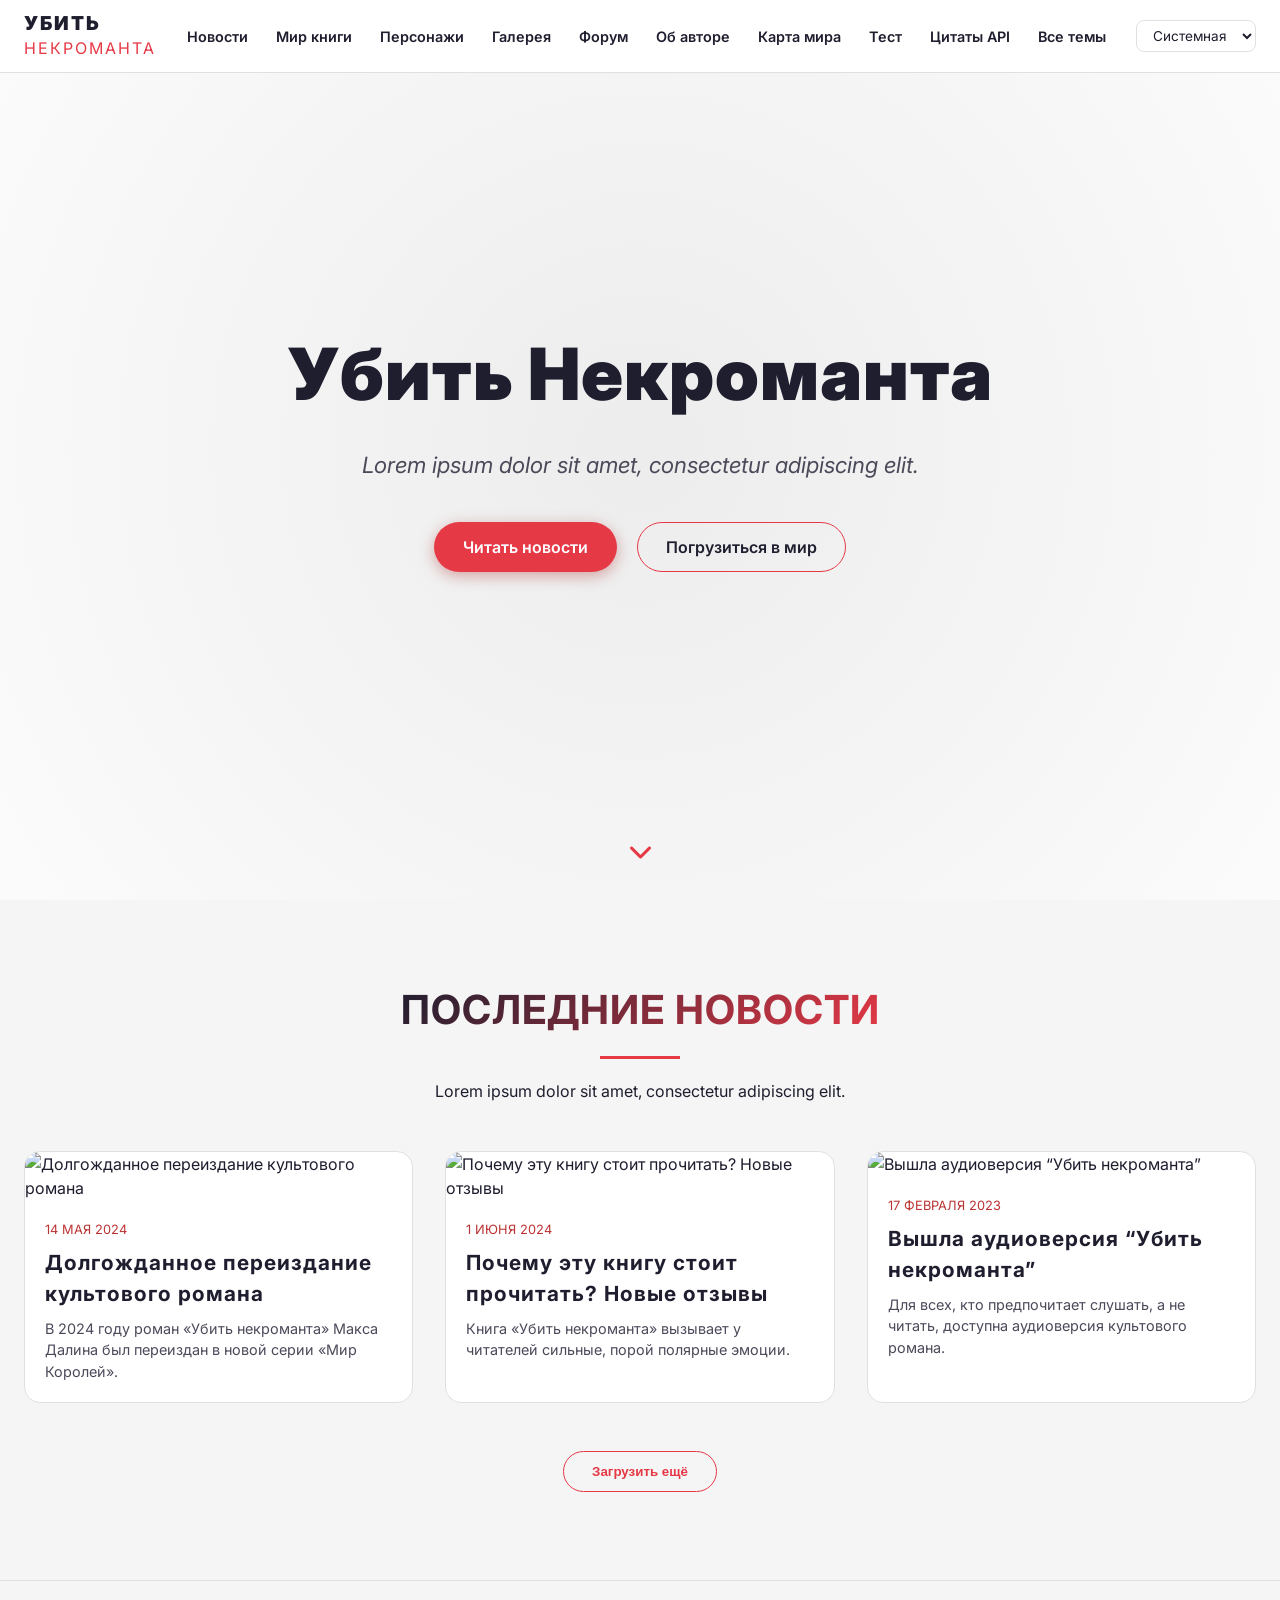
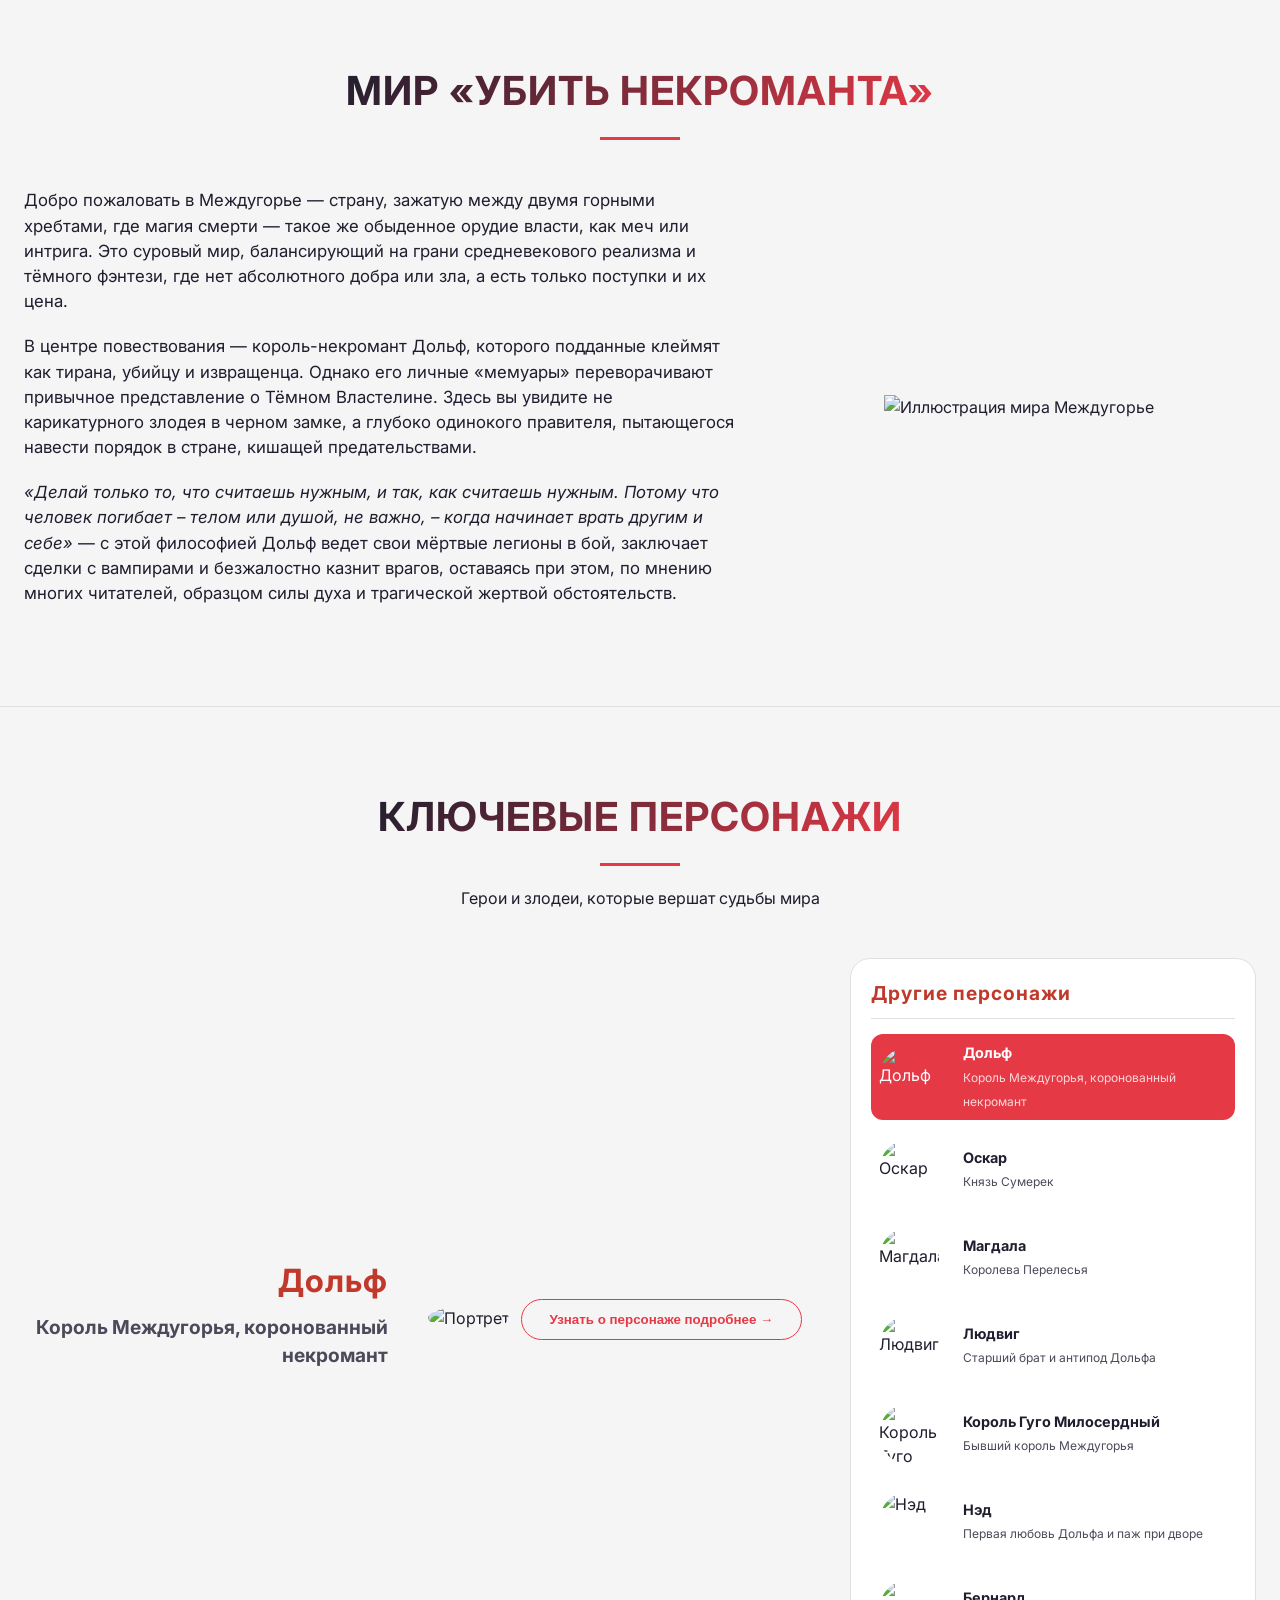
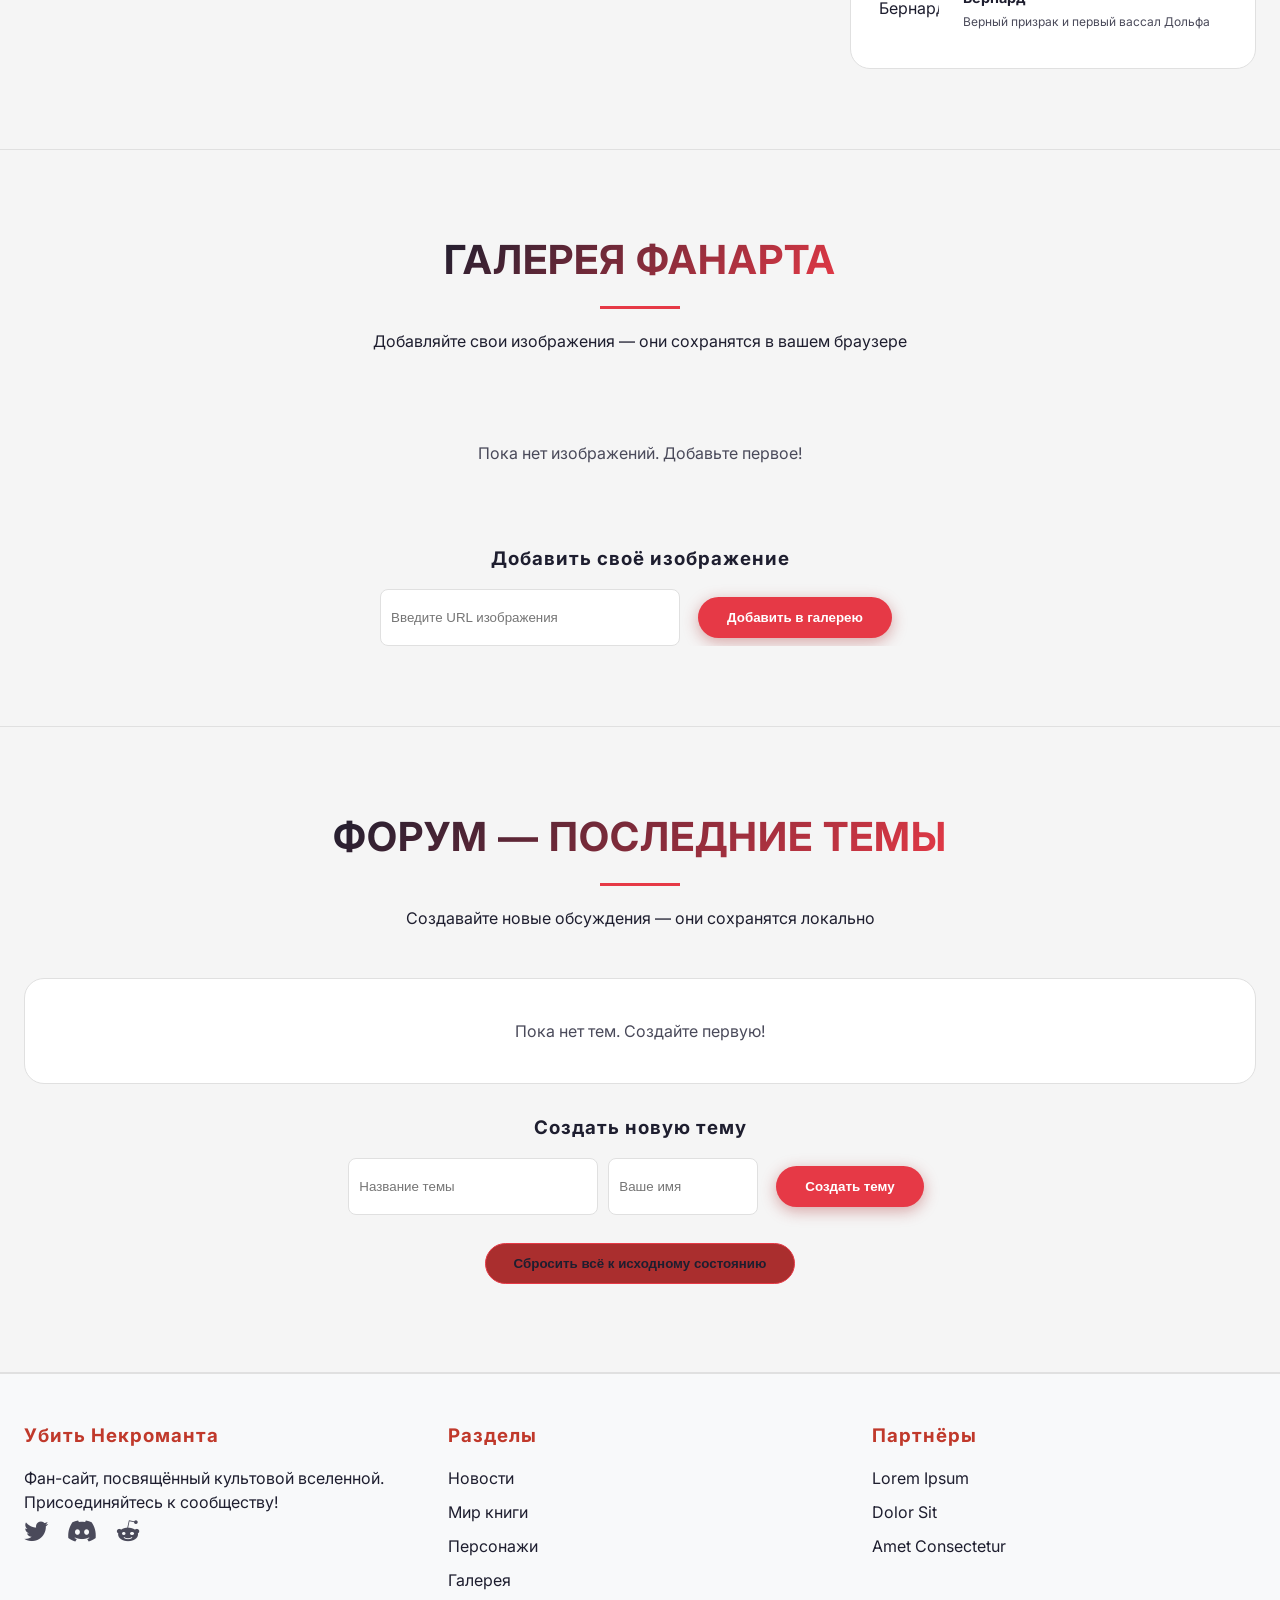
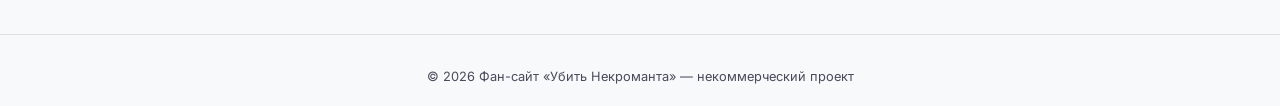
==== commit 31744235: "img" ====
--- a/docs/index.html
+++ b/docs/index.html
@@ -86,7 +86,9 @@
                         <p><em>«Делай только то, что считаешь нужным, и так, как считаешь нужным. Потому что человек погибает – телом или душой, не важно, – когда начинает врать другим и себе»</em> — с этой философией Дольф ведет свои мёртвые легионы в бой, заключает сделки с вампирами и безжалостно казнит врагов, оставаясь при этом, по мнению многих читателей, образцом силы духа и трагической жертвой обстоятельств.</p>
                     </div>
                     <div class="world-map">
-                        <div class="white-square world-map-square"></div>
+                        <div class="world-square">
+                             <img src="https://cdn.jsdelivr.net/gh/Negativ212/Website/image/world.jpg" alt="Иллюстрация мира Междугорье">
+                        </div>
                     </div>
                 </div>
             </div>
--- a/docs/style.css
+++ b/docs/style.css
@@ -331,18 +331,6 @@
     border-color: var(--accent);
     box-shadow: 0 8px 20px rgba(0,0,0,0.3);
 }
-
-.white-square {
-    background-color: var(--white-square-bg);
-    border-radius: 8px;
-    display: flex;
-    align-items: center;
-    justify-content: center;
-    color: var(--text-secondary);
-    font-size: 0.8rem;
-    text-align: center;
-}
-
 .news-img {
     width: 100%;
     height: 260px;
@@ -422,7 +410,7 @@
     max-width: 100%;
 }
 
-.char-portrait {
+.char-portrait{
     width: 280px;
     height: 280px;
     border-radius: 50%;
@@ -430,7 +418,22 @@
     margin: 0 auto;
     transition: 0.2s;
 }
-
+.autor-square {
+    width: 280px;
+    height: 280px;
+    border-radius: 50%;
+    margin: 0 auto;
+    transition: 0.2s;
+    overflow: hidden;
+    display: flex;
+    align-items: center;
+    justify-content: center;
+}
+.autor-square img {
+    width: 100%;
+    height: 100%;
+    object-fit: cover;
+}
 .character-details {
     margin-top: 20px;
     padding: 20px;
@@ -888,16 +891,15 @@
 .section-top-padding {
     padding-top: 120px;
 }
-.map-image-container {
+.map-image-container, .world-square{
     width: 100%;
     height: 100%; 
 }
-.map-image-container img {
+.map-image-container img, .world-square img{
     width: 100%;
     height: 100%;
     object-fit: contain;
 }
-
 .author-layout {
     display: flex;
     flex-wrap: wrap;
@@ -908,7 +910,7 @@
     flex: 1;
     text-align: center;
 }
-.author-photo-wrapper .white-square {
+.author-photo-wrapper{
     width: 250px;
     height: 250px;
     border-radius: 50%;
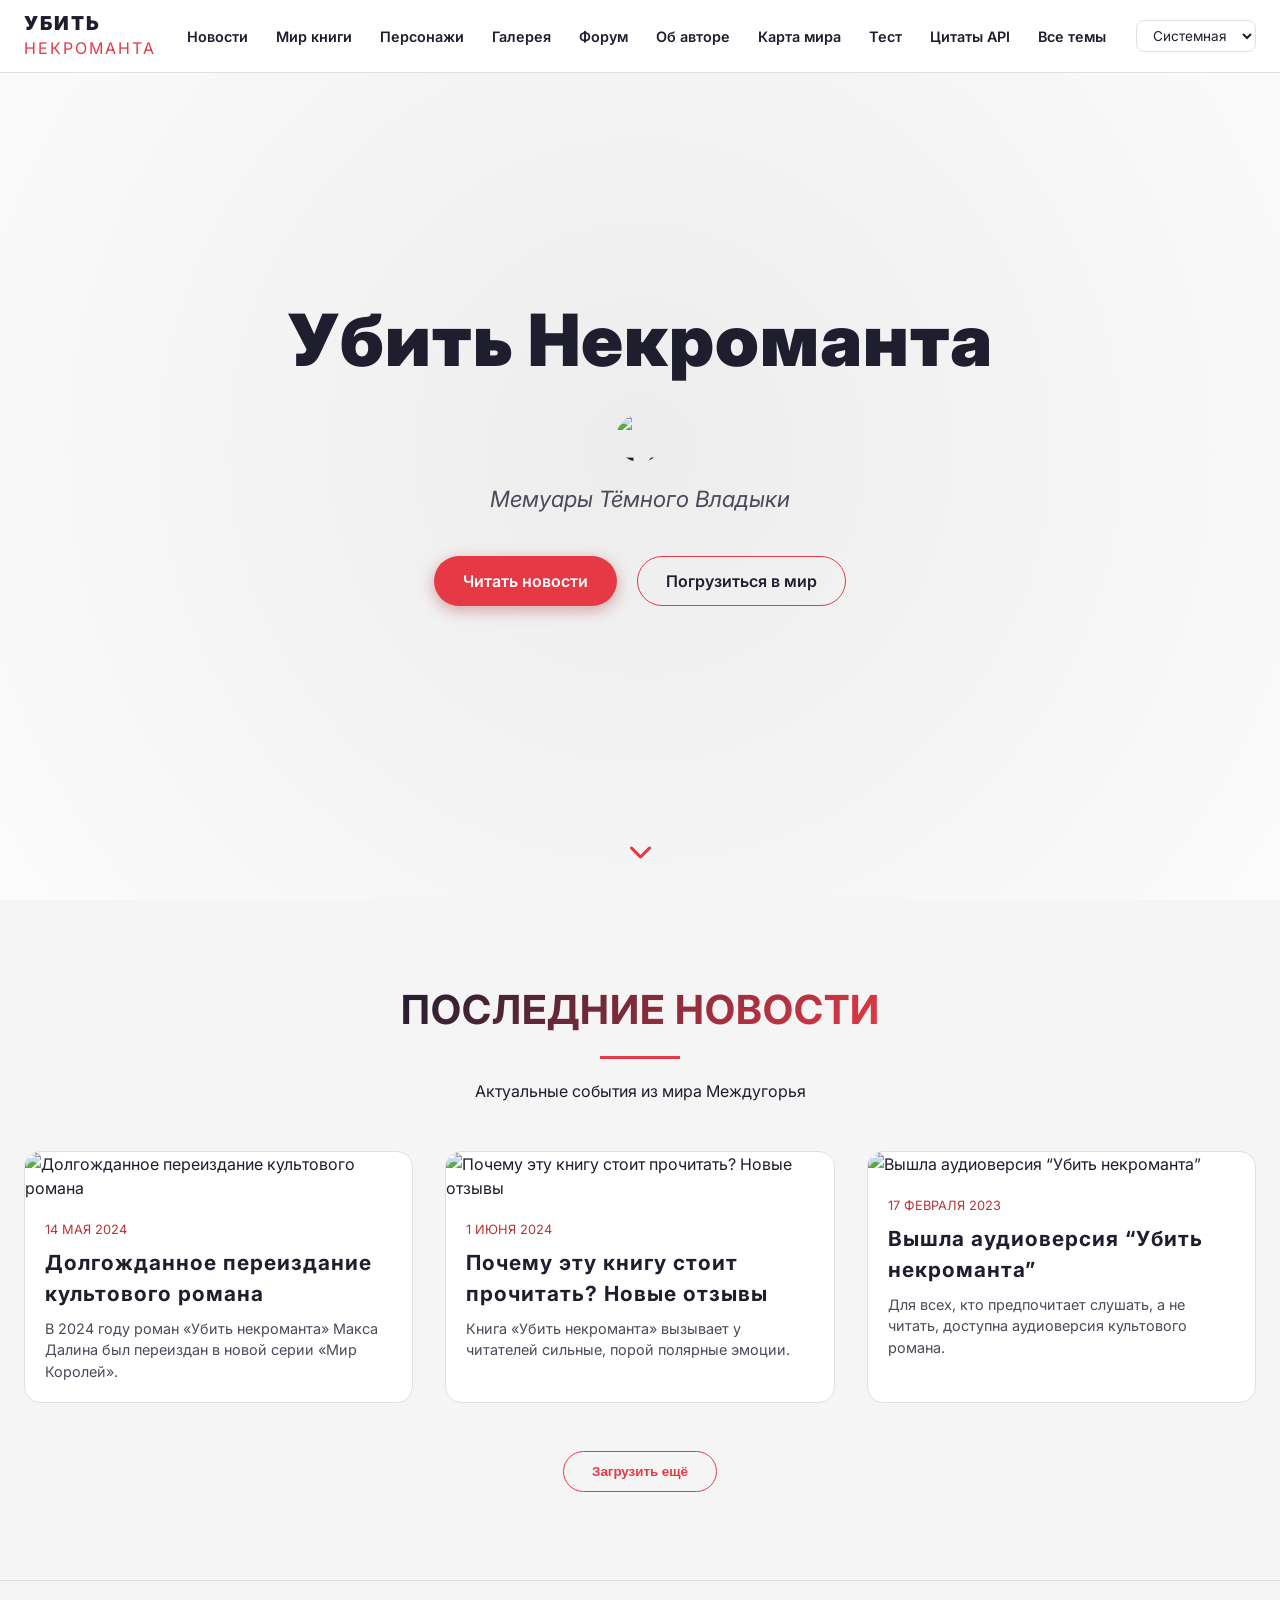
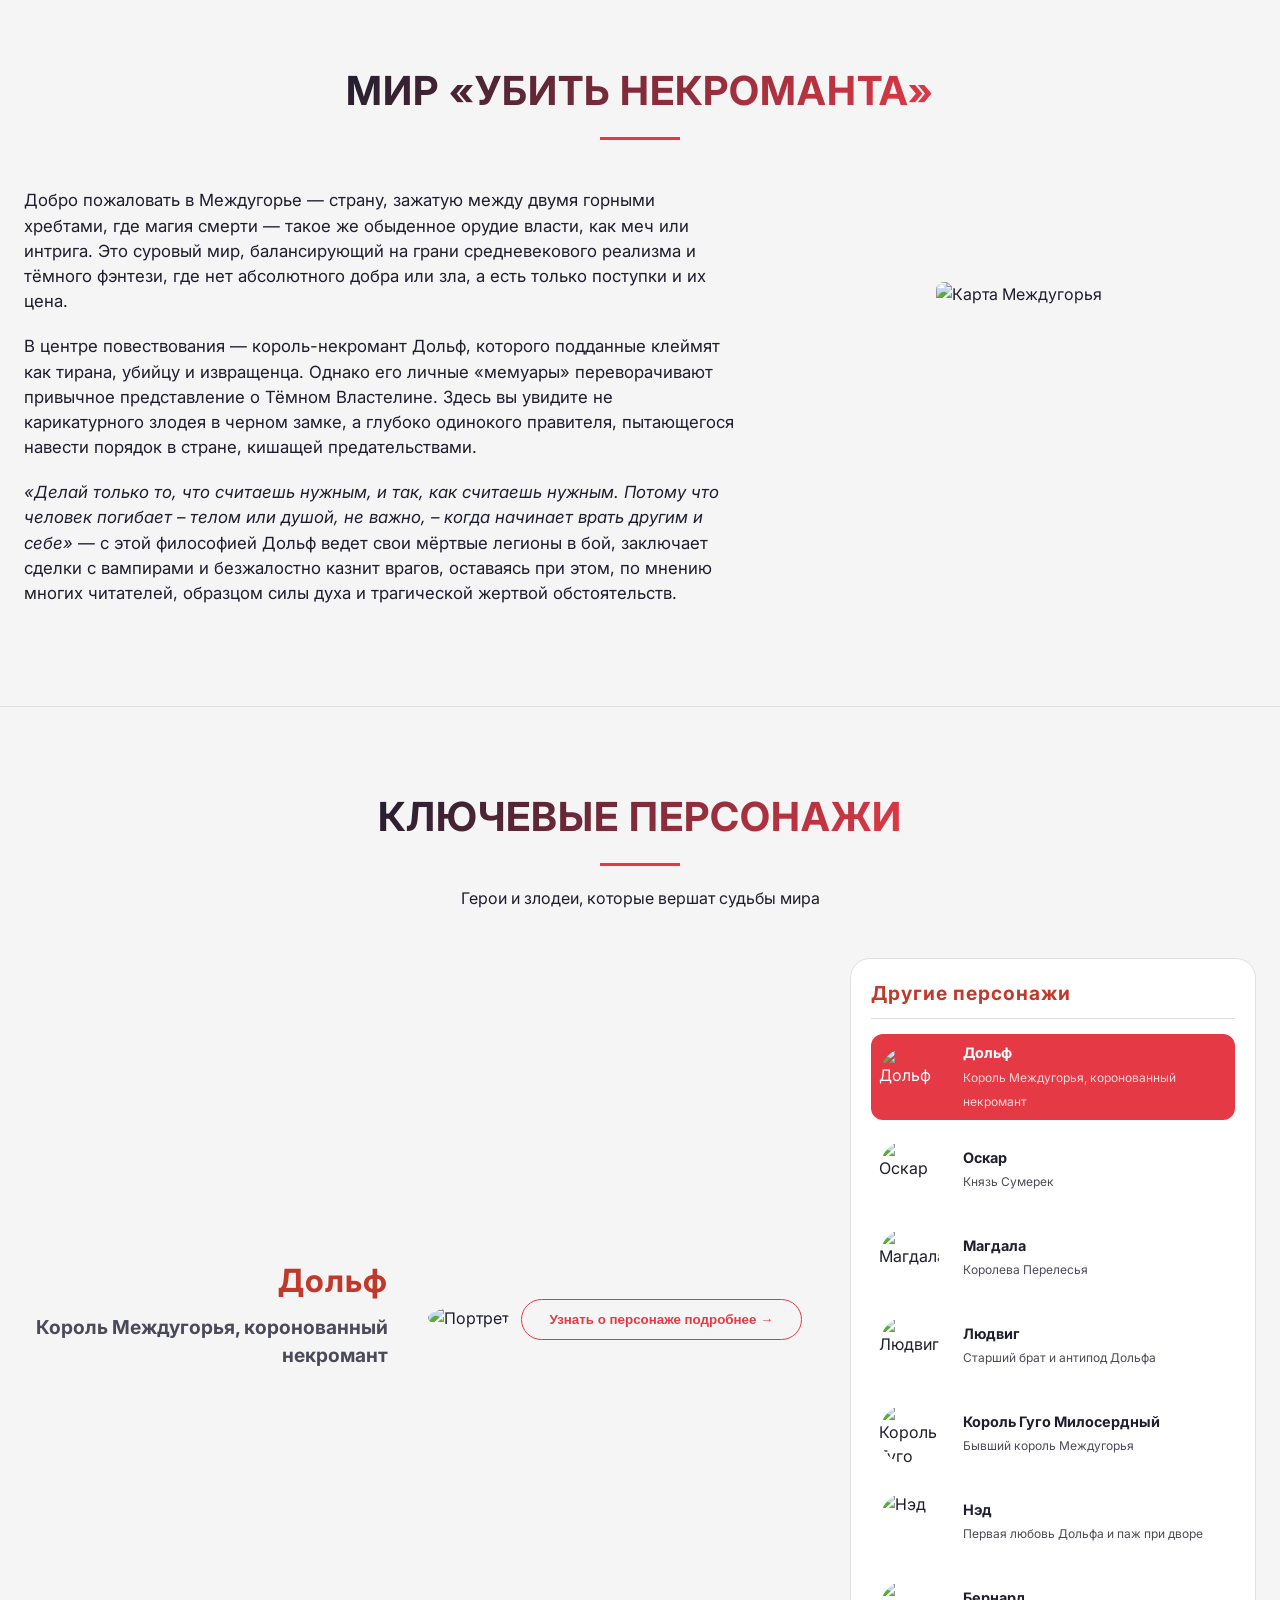
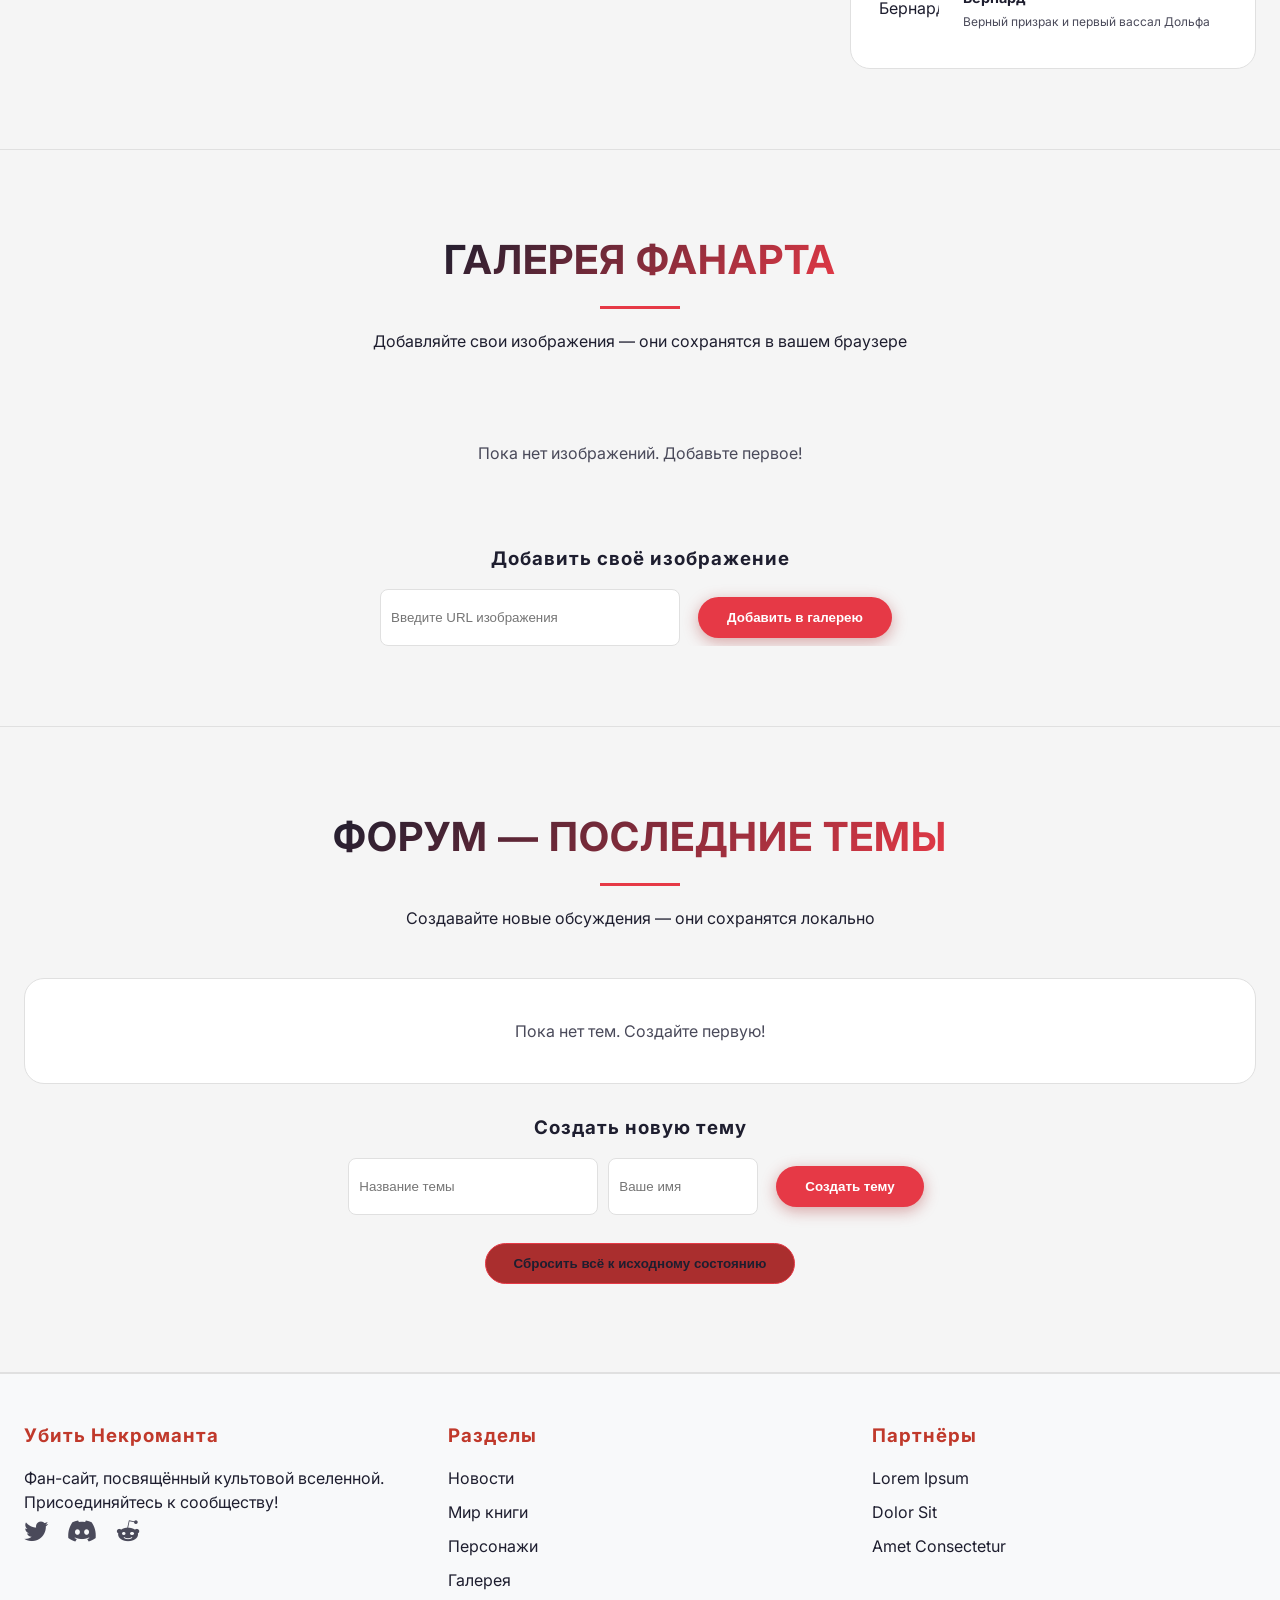
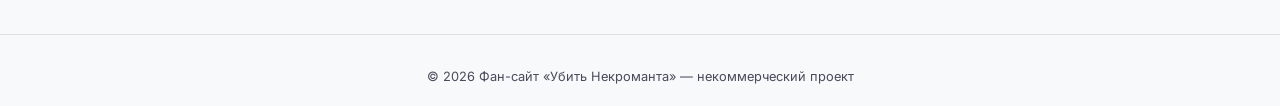
==== commit ad07ad98: "img" ====
--- a/docs/index.html
+++ b/docs/index.html
@@ -7,6 +7,13 @@
     <link rel="stylesheet" href="style.css">
     <link href="https://fonts.googleapis.com/css2?family=Inter:opsz,wght@14..32,300;400;600;700&display=swap" rel="stylesheet">
     <link rel="stylesheet" href="https://cdnjs.cloudflare.com/ajax/libs/font-awesome/6.0.0-beta3/css/all.min.css">
+    <script type="importmap">
+        {
+            "imports": {
+                "three": "https://unpkg.com/three@0.128.0/build/three.module.js"
+            }
+        }
+    </script>
 </head>
 <body>
     <nav class="main-nav" id="mainNav">
@@ -46,8 +53,13 @@
     <header class="hero">
         <div class="hero-overlay"></div>
         <div class="hero-content">
-            <h1>Убить Некроманта</h1>
-            <p class="tagline">Lorem ipsum dolor sit amet, consectetur adipiscing elit.</p>
+            <h1>
+                Убить Некроманта
+                <a href="https://www.litres.ru/book/maks-dalin/ubit-nekromanta-66732714/" target="_blank" class="hero-buy-link" title="Купить книгу на Литрес">
+                    <img src="https://img.icons8.com/fluency/48/New1.jpg" alt="Купить книгу" class="hero-buy-icon">
+                </a>
+            </h1>
+            <p class="tagline">Мемуары Тёмного Владыки</p>
             <div class="hero-buttons">
                 <a href="#news" class="btn btn-primary">Читать новости</a>
                 <a href="#world" class="btn btn-secondary">Погрузиться в мир</a>
@@ -64,7 +76,7 @@
                 <div class="section-header">
                     <h2>Последние новости</h2>
                     <div class="section-line"></div>
-                    <p>Lorem ipsum dolor sit amet, consectetur adipiscing elit.</p>
+                    <p>Актуальные события из мира Междугорья</p>
                 </div>
                 <div class="news-grid" id="newsGrid"></div>
                 <div class="text-center">
@@ -86,8 +98,8 @@
                         <p><em>«Делай только то, что считаешь нужным, и так, как считаешь нужным. Потому что человек погибает – телом или душой, не важно, – когда начинает врать другим и себе»</em> — с этой философией Дольф ведет свои мёртвые легионы в бой, заключает сделки с вампирами и безжалостно казнит врагов, оставаясь при этом, по мнению многих читателей, образцом силы духа и трагической жертвой обстоятельств.</p>
                     </div>
                     <div class="world-map">
-                        <div class="world-square">
-                             <img src="https://cdn.jsdelivr.net/gh/Negativ212/Website/image/world.jpg" alt="Иллюстрация мира Междугорье">
+                        <div class="white-square world-map-square">
+                            <img src="https://cdn.jsdelivr.net/gh/Negativ212/Website/image/New1.jpg" alt="Карта Междугорья" style="width:100%; height:100%; object-fit:cover; border-radius:8px;">
                         </div>
                     </div>
                 </div>
@@ -216,7 +228,7 @@
             </div>
         </div>
     </div>
-
+    
     <script src="script.js"></script>
 </body>
 </html>
--- a/docs/style.css
+++ b/docs/style.css
@@ -1149,4 +1149,46 @@
     background: var(--accent);
     color: white;
     transform: scale(1.05);
+}
+.hero-content h1 {
+    position: relative;
+    display: flex;
+    align-items: center;
+    justify-content: center;
+    gap: 20px;
+    flex-wrap: wrap;
+}
+
+.hero-buy-link {
+    display: inline-flex;
+    transition: transform 0.2s;
+}
+
+.hero-buy-icon {
+    width: 48px;
+    height: 48px;
+    border-radius: 50%;
+    object-fit: cover;
+    transition: all 0.2s;
+    cursor: pointer;
+}
+
+.hero-buy-link:hover .hero-buy-icon {
+    transform: scale(1.15);
+    box-shadow: 0 0 15px var(--accent);
+    filter: brightness(1.1);
+}
+
+.hero-buy-link:active .hero-buy-icon {
+    transform: scale(0.95);
+}
+
+@media (max-width: 768px) {
+    .hero-buy-icon {
+        width: 36px;
+        height: 36px;
+    }
+    .hero-content h1 {
+        gap: 12px;
+    }
 }
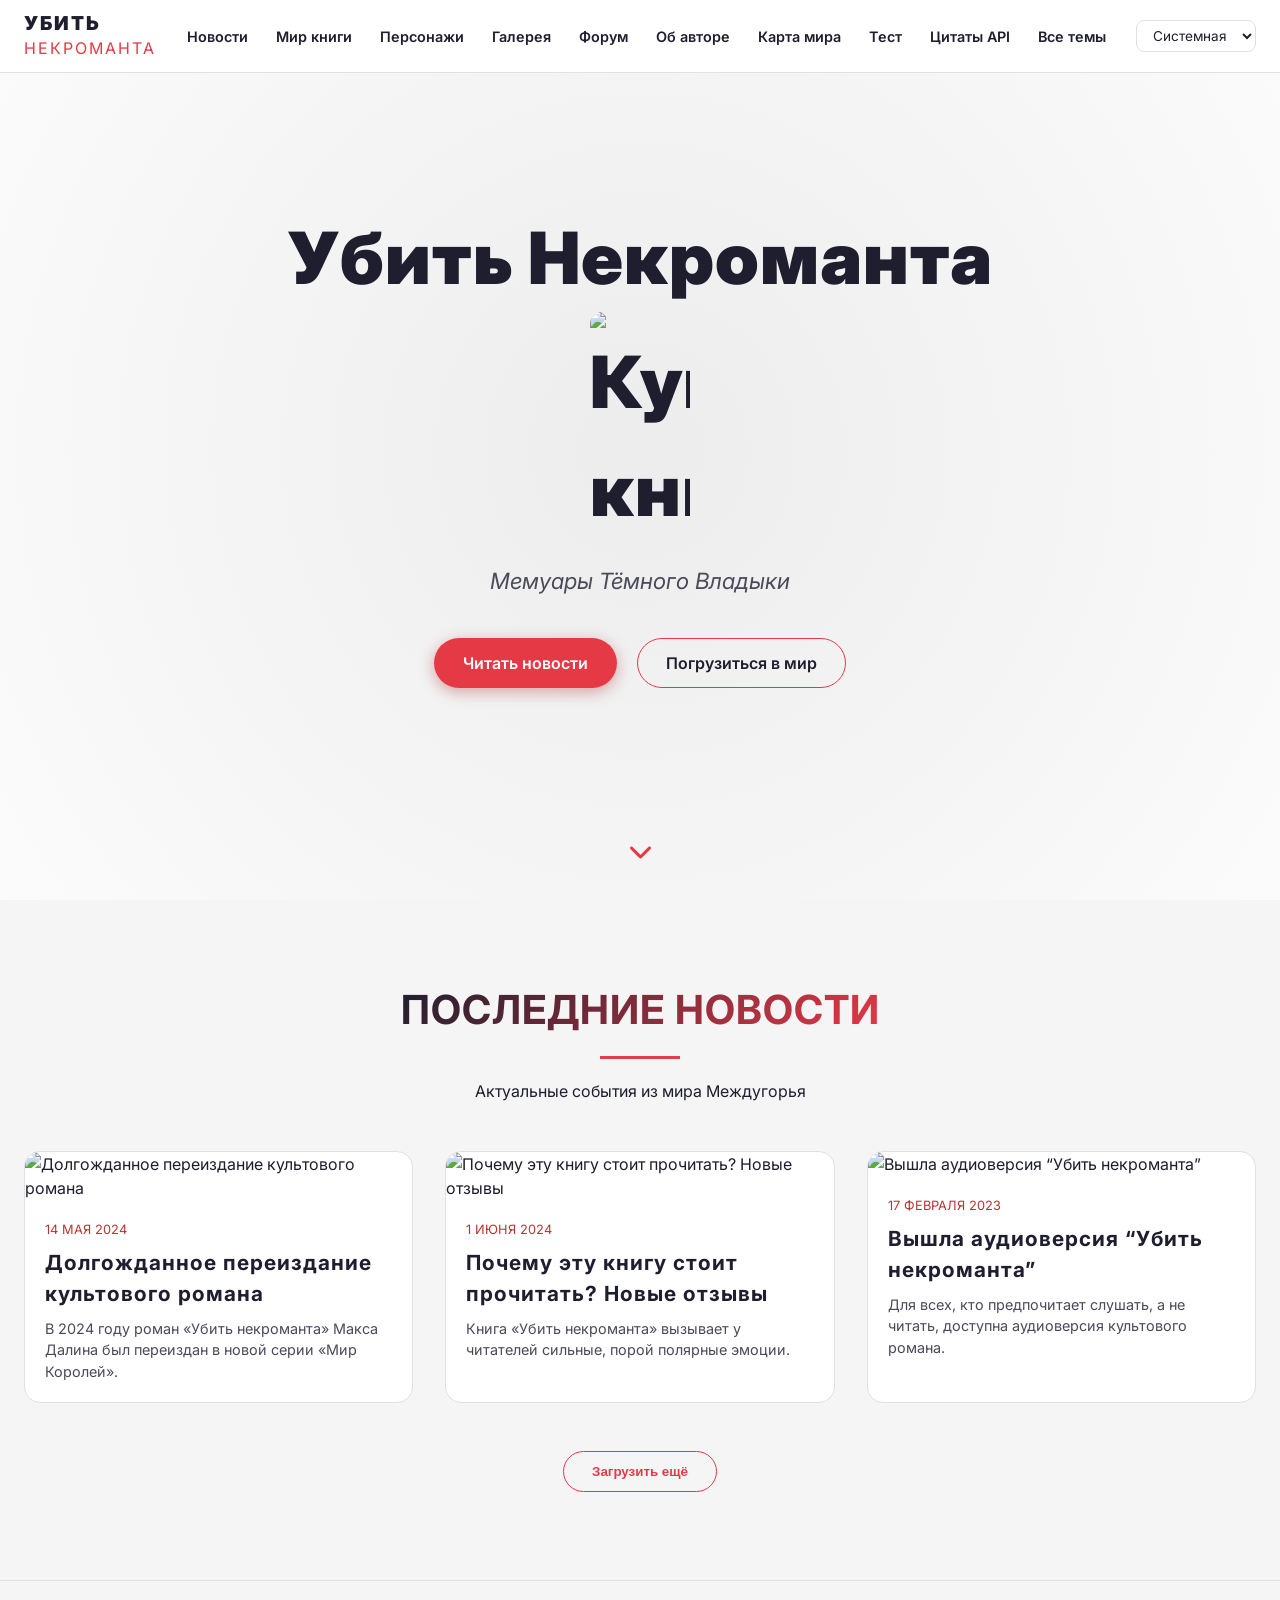
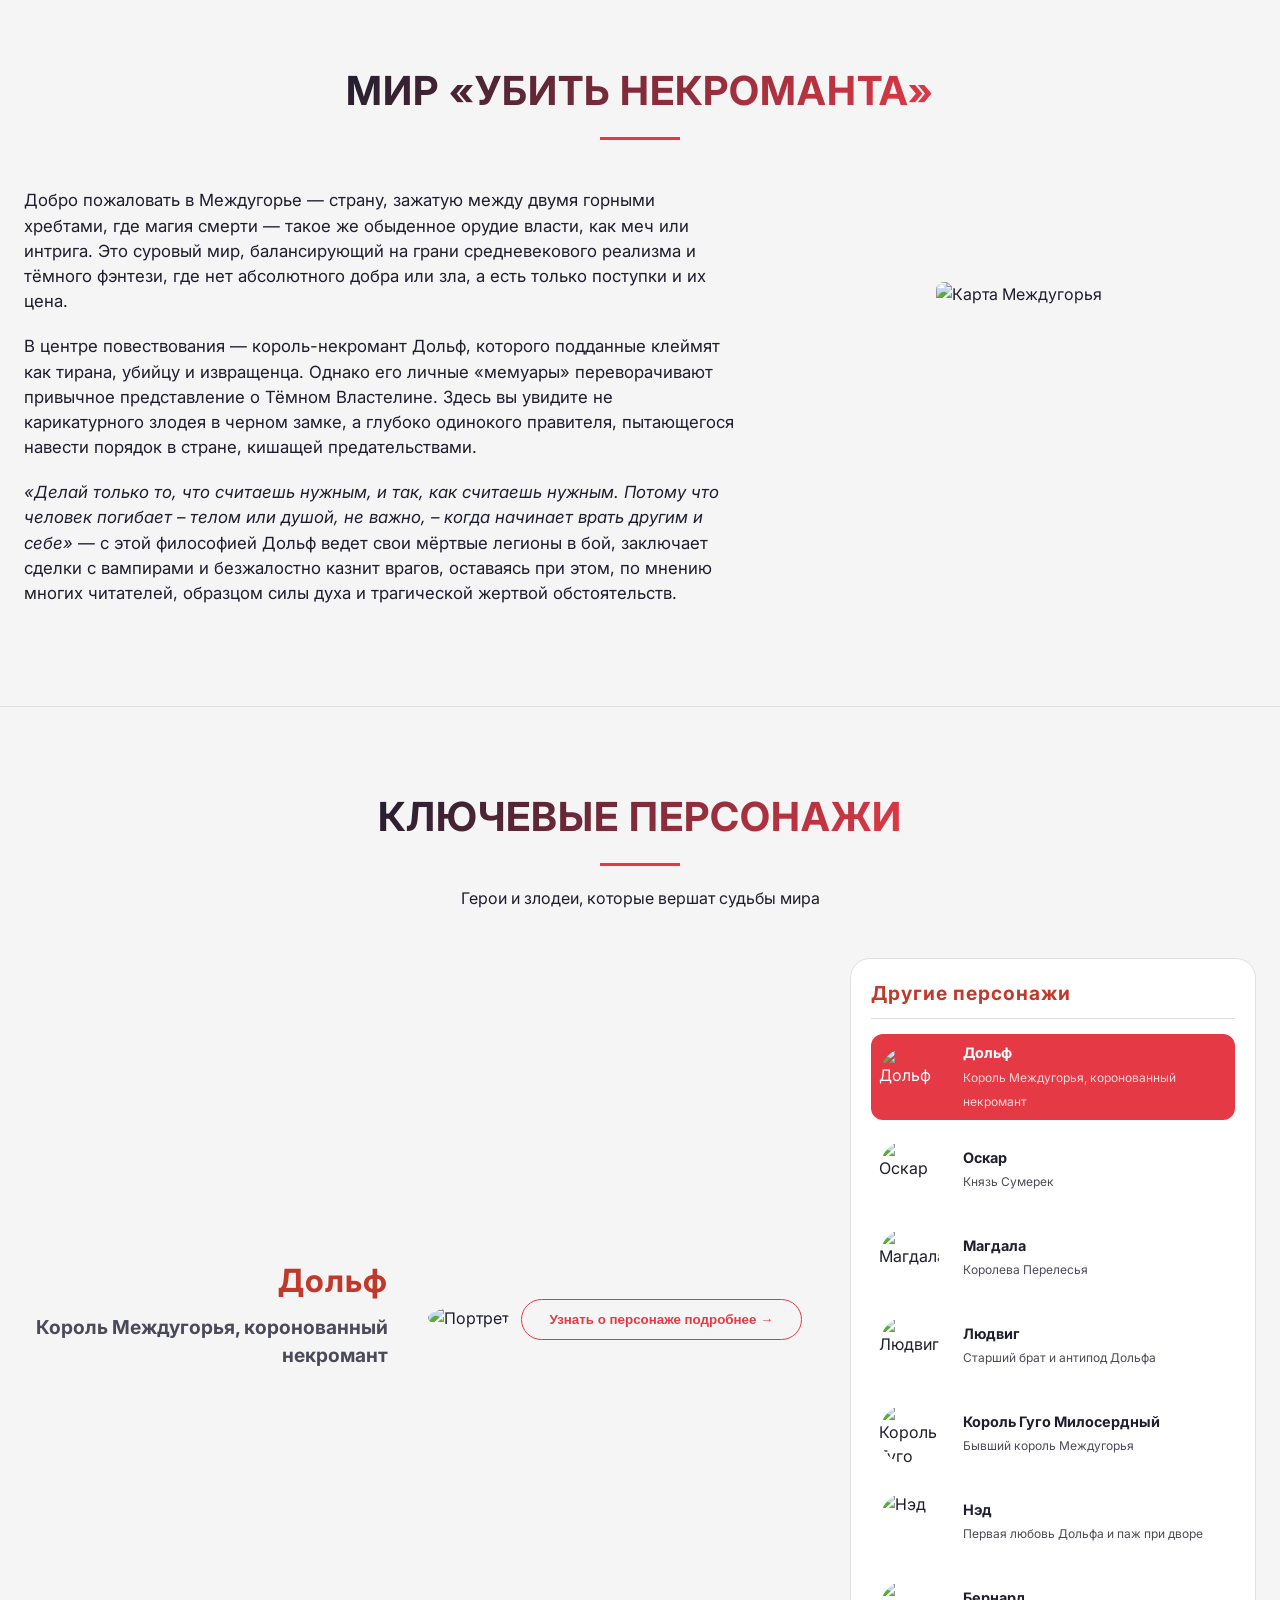
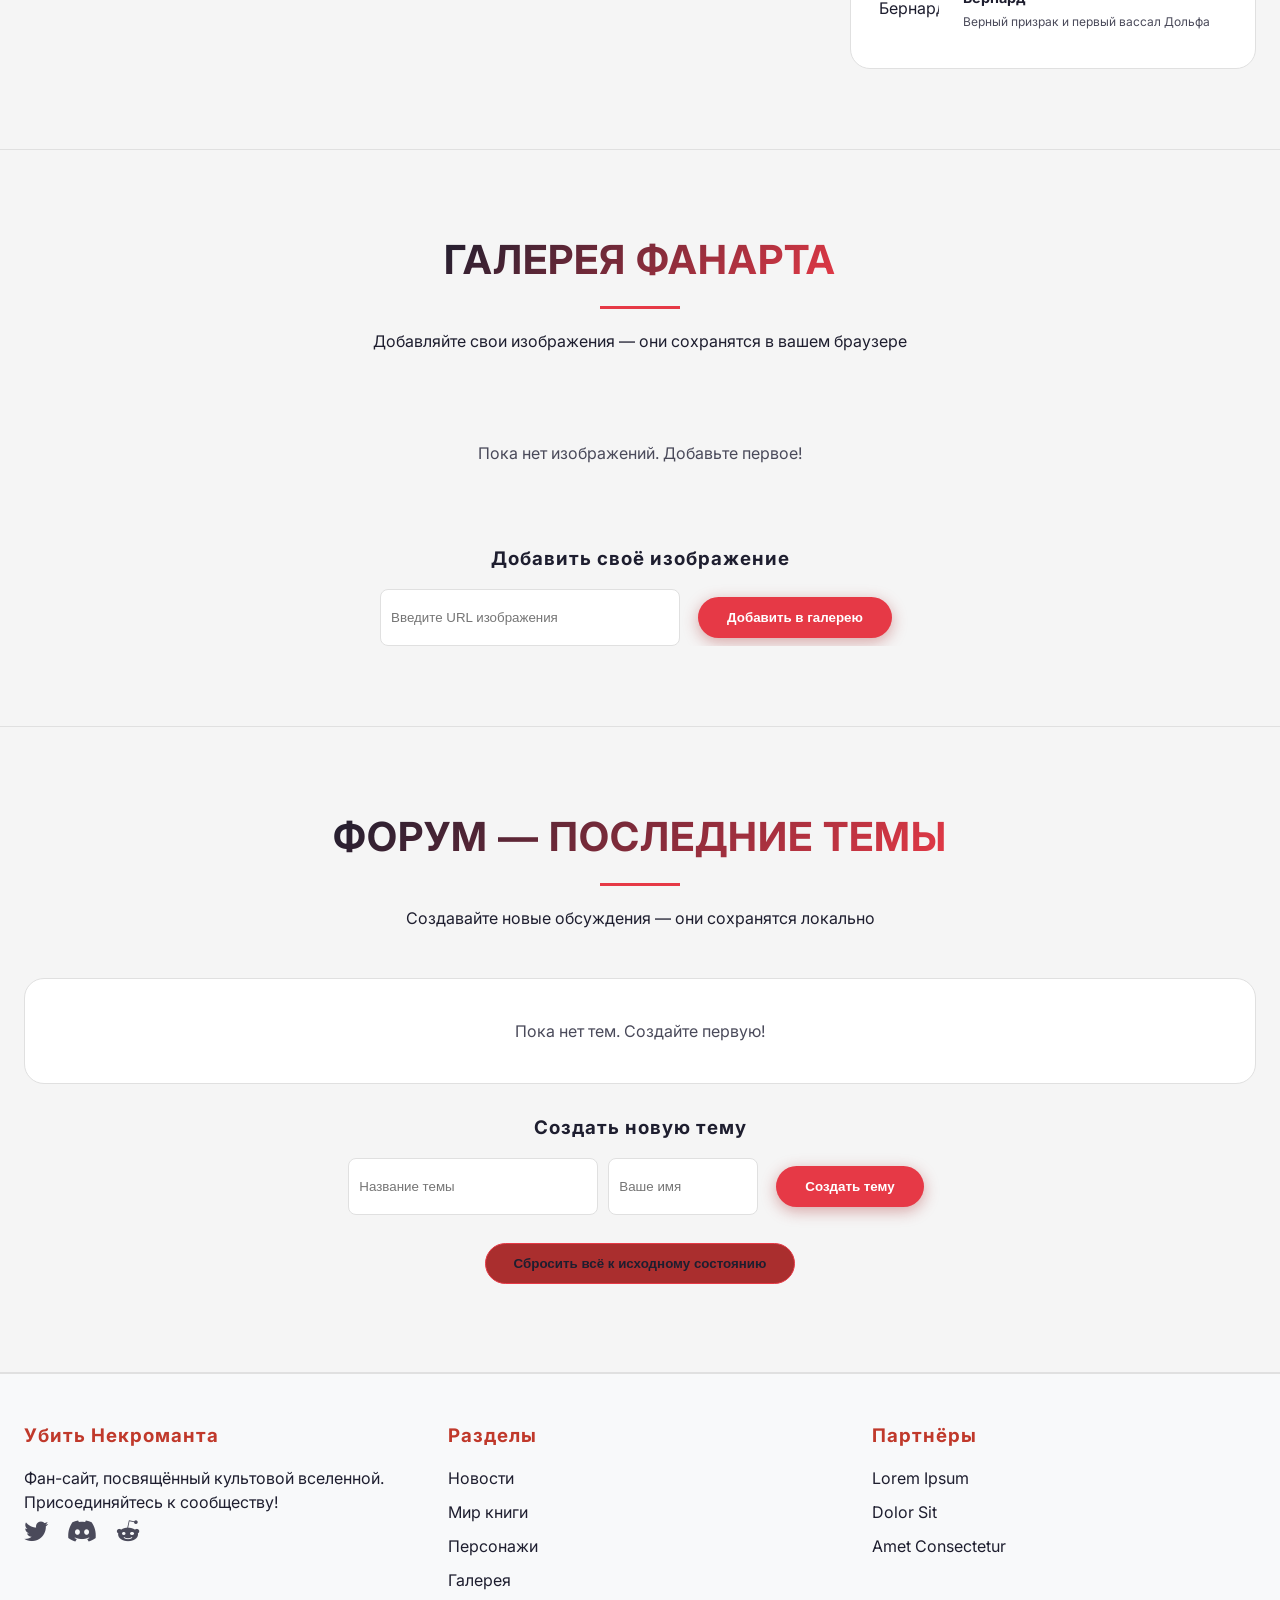
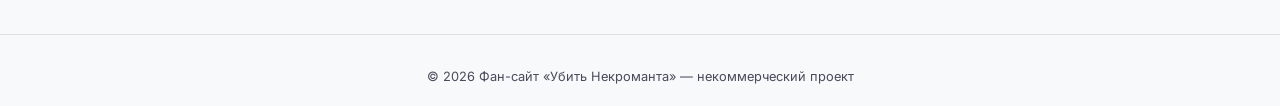
==== commit 40b49c70: "END всё закончено, добавлена книга на главную страницу" ====
--- a/docs/index.html
+++ b/docs/index.html
@@ -56,7 +56,7 @@
             <h1>
                 Убить Некроманта
                 <a href="https://www.litres.ru/book/maks-dalin/ubit-nekromanta-66732714/" target="_blank" class="hero-buy-link" title="Купить книгу на Литрес">
-                    <img src="https://img.icons8.com/fluency/48/New1.jpg" alt="Купить книгу" class="hero-buy-icon">
+                    <img src="https://cdn.jsdelivr.net/gh/Negativ212/Website/image/book.jpg" alt="Купить книгу" class="hero-buy-icon">
                 </a>
             </h1>
             <p class="tagline">Мемуары Тёмного Владыки</p>
--- a/docs/style.css
+++ b/docs/style.css
@@ -1150,45 +1150,53 @@
     color: white;
     transform: scale(1.05);
 }
-.hero-content h1 {
-    position: relative;
+.hero-header {
     display: flex;
     align-items: center;
-    justify-content: center;
+    justify-content: space-between;
+    flex-wrap: wrap;
     gap: 20px;
-    flex-wrap: wrap;
+    width: 100%;
+}
+
+.hero-header h1 {
+    margin: 0;
+    flex: 1;
+    text-align: center;
 }
 
 .hero-buy-link {
-    display: inline-flex;
+    flex-shrink: 0;
+    display: block;
     transition: transform 0.2s;
 }
 
 .hero-buy-icon {
-    width: 48px;
-    height: 48px;
-    border-radius: 50%;
+    width: 12vw;        /* размер зависит от ширины окна */
+    max-width: 100px;
+    min-width: 50px;
+    height: auto;
+    border-radius: 12px;
     object-fit: cover;
     transition: all 0.2s;
     cursor: pointer;
 }
 
 .hero-buy-link:hover .hero-buy-icon {
-    transform: scale(1.15);
-    box-shadow: 0 0 15px var(--accent);
-    filter: brightness(1.1);
-}
-
-.hero-buy-link:active .hero-buy-icon {
-    transform: scale(0.95);
+    transform: scale(1.05);
+    box-shadow: 0 0 20px var(--accent);
 }
 
 @media (max-width: 768px) {
     .hero-buy-icon {
-        width: 36px;
-        height: 36px;
-    }
-    .hero-content h1 {
-        gap: 12px;
+        width: 15vw;
+        max-width: 70px;
+    }
+}
+
+@media (max-width: 480px) {
+    .hero-buy-icon {
+        width: 18vw;
+        max-width: 60px;
     }
 }
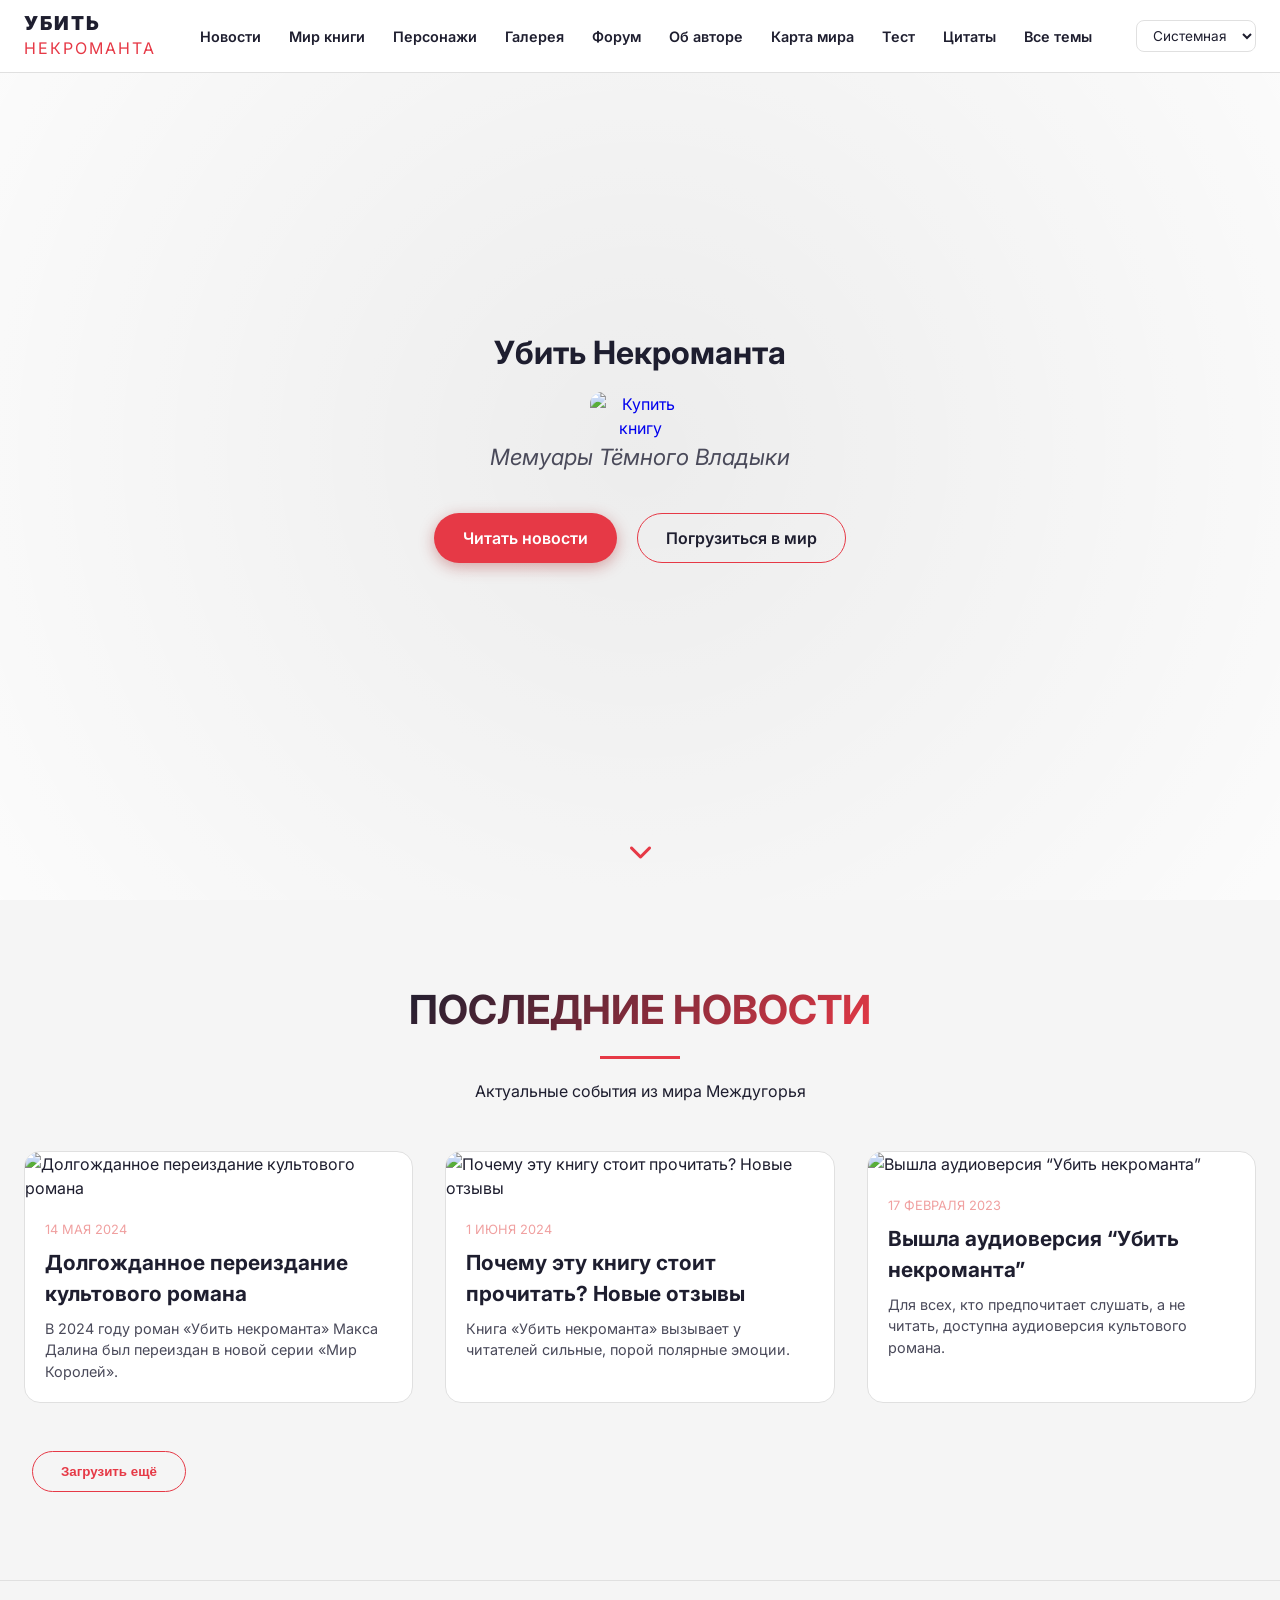
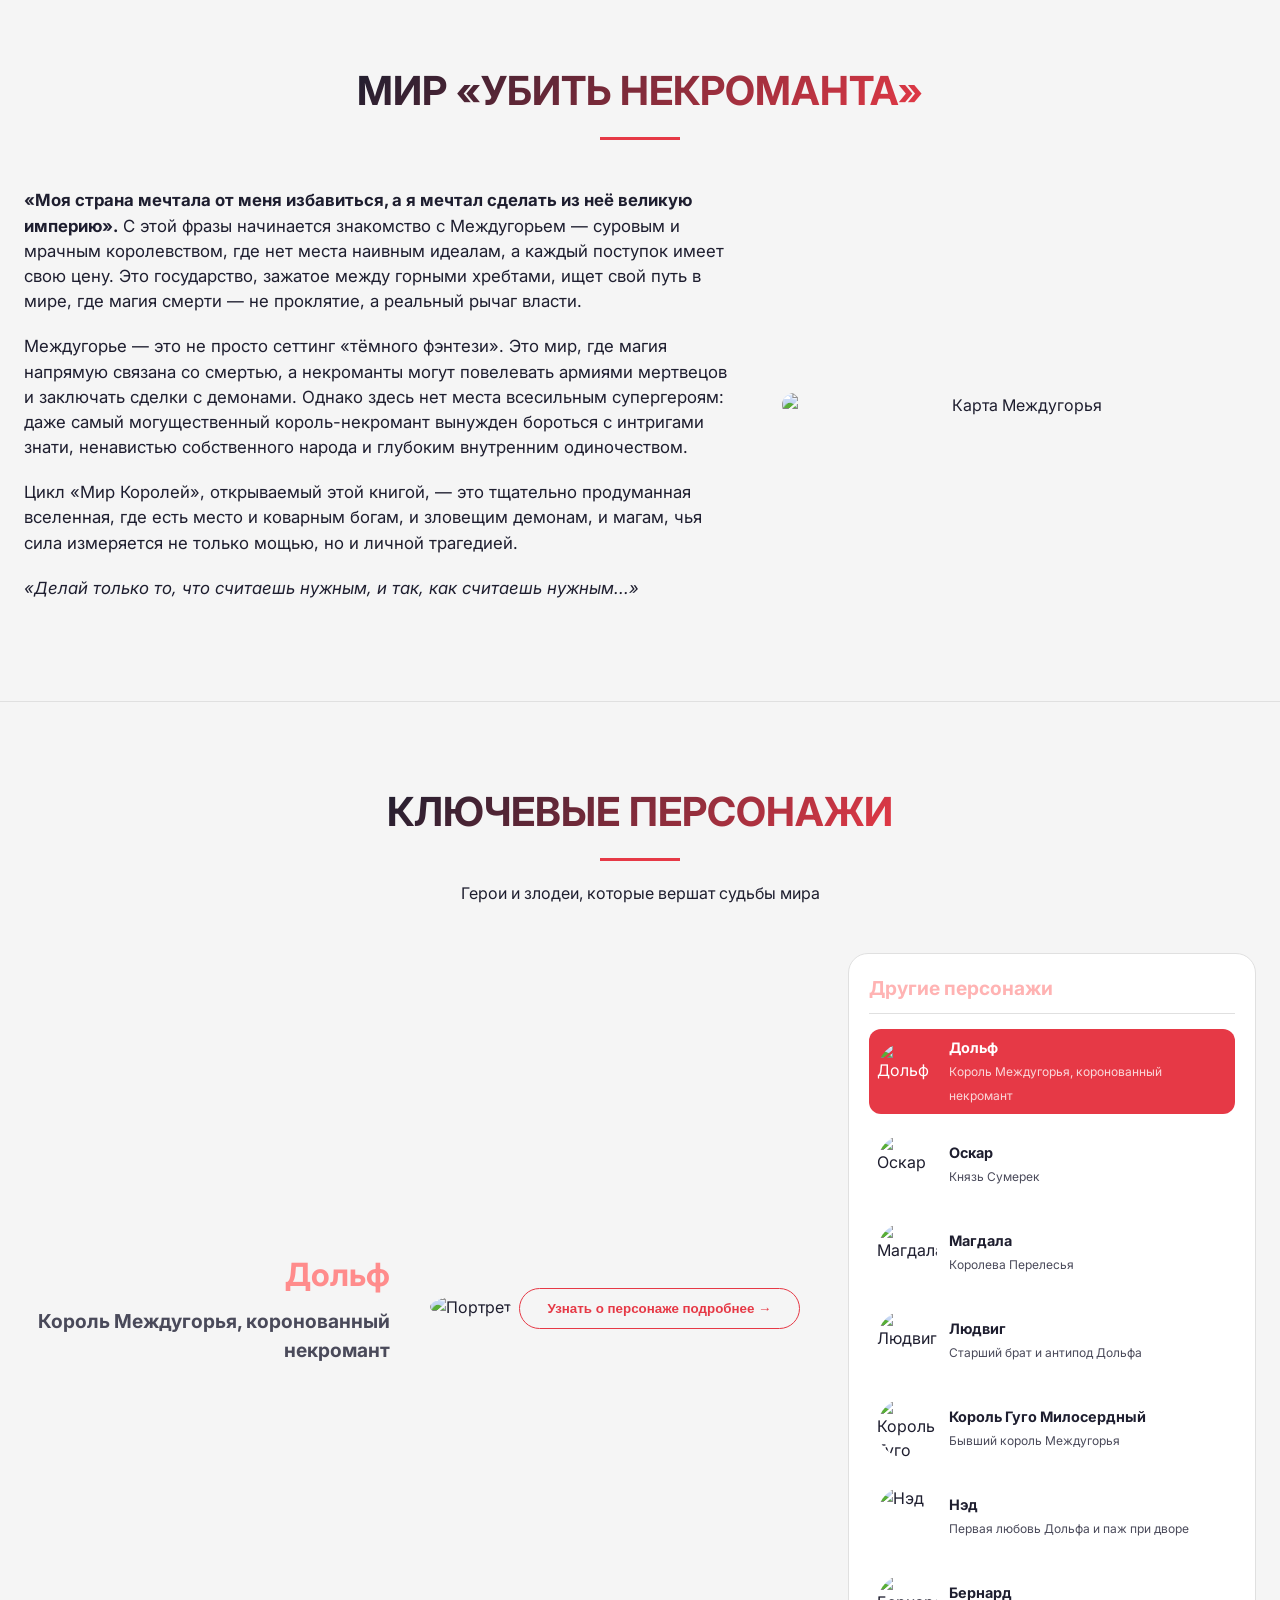
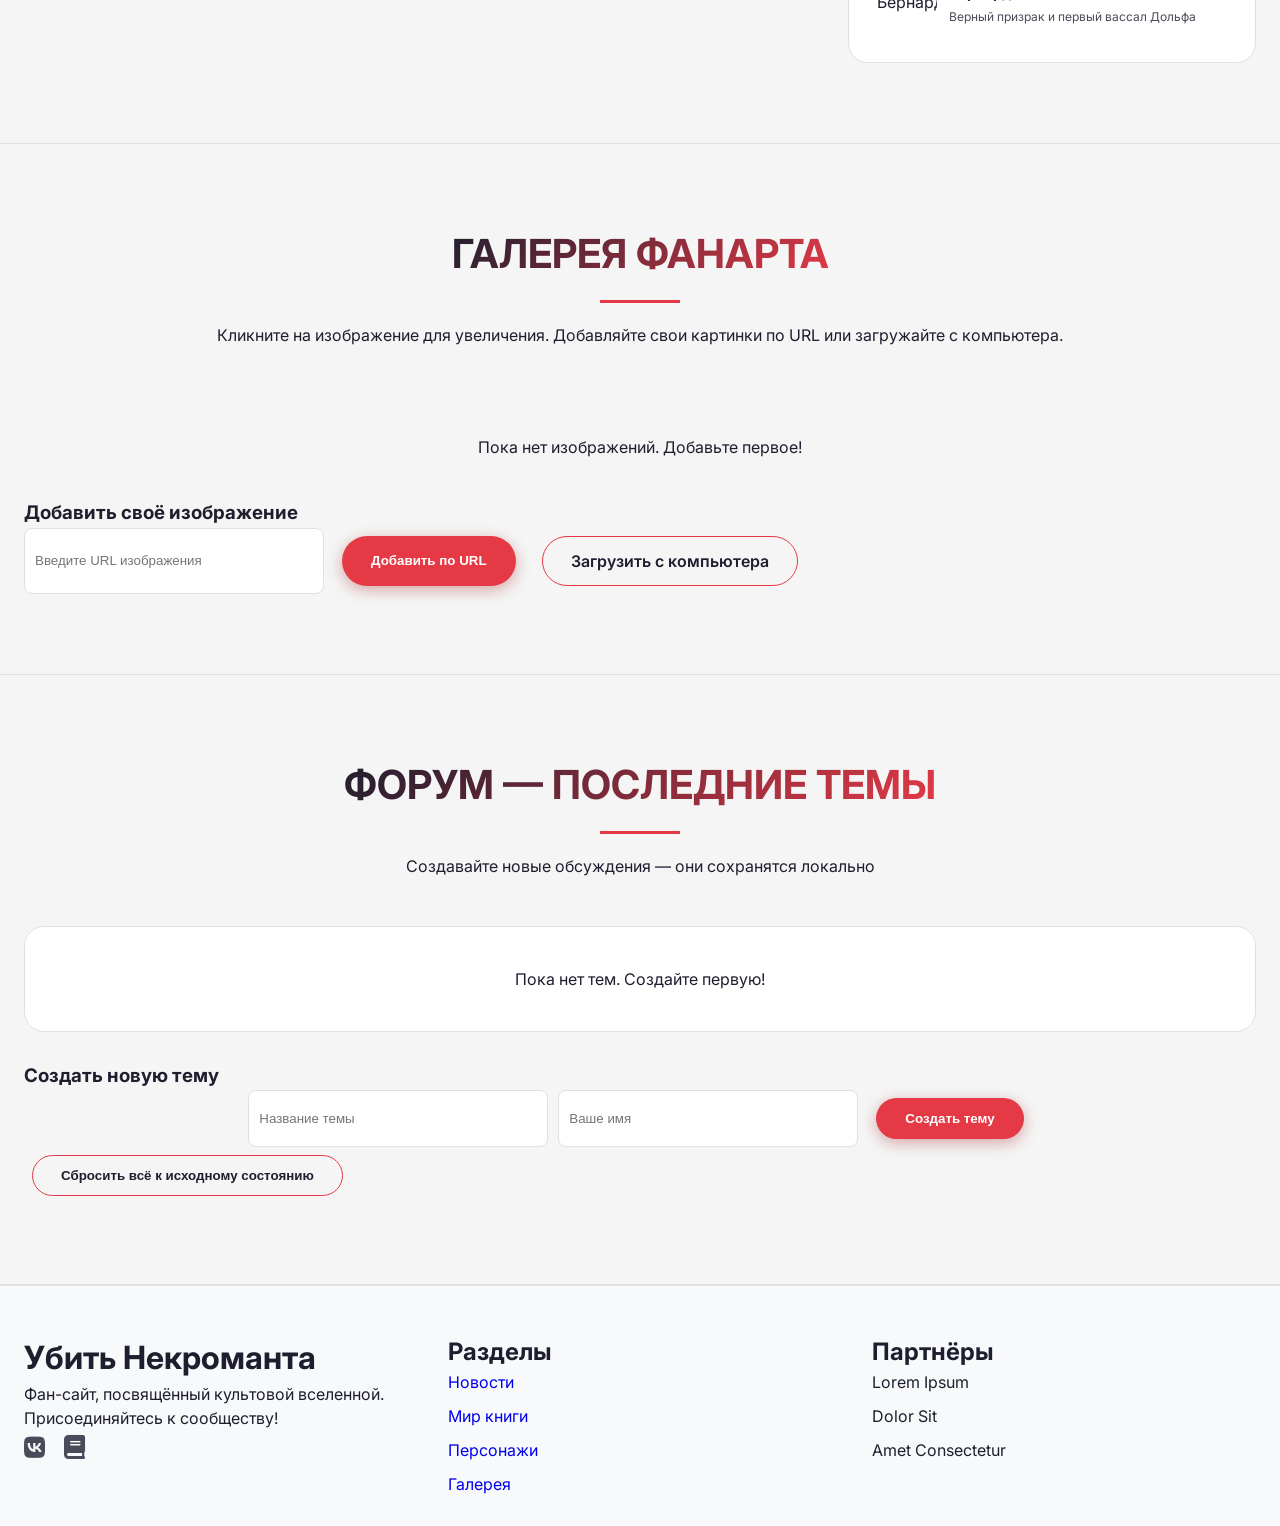
==== commit 0a017443: "ищм дофига изменений опишу в некст комите я тороплюсь" ====
--- a/docs/index.html
+++ b/docs/index.html
@@ -2,72 +2,27 @@
 <html lang="ru">
 <head>
     <meta charset="UTF-8">
-    <meta name="viewport" content="width=device-width, initial-scale=1.0, user-scalable=yes">
+    <meta name="viewport" content="width=device-width, initial-scale=1.0">
     <title>Убить Некроманта | Фан-сайт</title>
-    <link rel="stylesheet" href="style.css">
-    <link href="https://fonts.googleapis.com/css2?family=Inter:opsz,wght@14..32,300;400;600;700&display=swap" rel="stylesheet">
+    <link rel="stylesheet" href="../css/style.css">
+    <link href="https://fonts.googleapis.com/css2?family=Inter:wght@300;400;600;700&display=swap" rel="stylesheet">
     <link rel="stylesheet" href="https://cdnjs.cloudflare.com/ajax/libs/font-awesome/6.0.0-beta3/css/all.min.css">
-    <script type="importmap">
-        {
-            "imports": {
-                "three": "https://unpkg.com/three@0.128.0/build/three.module.js"
-            }
-        }
-    </script>
 </head>
 <body>
-    <nav class="main-nav" id="mainNav">
-        <div class="nav-container">
-            <div class="logo">
-                <a href="#">УБИТЬ<br><span>НЕКРОМАНТА</span></a>
-            </div>
-            <ul class="nav-links" id="navLinks">
-                <li><a href="#news">Новости</a></li>
-                <li><a href="#world">Мир книги</a></li>
-                <li><a href="#characters">Персонажи</a></li>
-                <li><a href="#gallery">Галерея</a></li>
-                <li><a href="#forum">Форум</a></li>
-                <li><a href="about.html">Об авторе</a></li>
-                <li><a href="map.html">Карта мира</a></li>
-                <li><a href="quiz.html">Тест</a></li>
-                <li><a href="quotes-api.html">Цитаты API</a></li>
-                <li><a href="topics.html">Все темы</a></li>
-            </ul>
-            <div class="nav-right">
-                <div class="theme-switcher">
-                    <label for="themeSelect" class="visually-hidden">Выбор темы</label>
-                    <select id="themeSelect">
-                        <option value="system">Системная</option>
-                        <option value="dark">Тёмная</option>
-                        <option value="light">Светлая</option>
-                        <option value="blue">Синяя</option>
-                    </select>
-                </div>
-            </div>
-            <div class="mobile-nav-toggle" id="mobileToggle">
-                <i class="fas fa-bars"></i>
-            </div>
-        </div>
-    </nav>
-
     <header class="hero">
         <div class="hero-overlay"></div>
         <div class="hero-content">
-            <h1>
-                Убить Некроманта
-                <a href="https://www.litres.ru/book/maks-dalin/ubit-nekromanta-66732714/" target="_blank" class="hero-buy-link" title="Купить книгу на Литрес">
-                    <img src="https://cdn.jsdelivr.net/gh/Negativ212/Website/image/book.jpg" alt="Купить книгу" class="hero-buy-icon">
-                </a>
-            </h1>
+            <h1>Убить Некроманта</h1>
+            <a href="https://www.litres.ru/book/maks-dalin/ubit-nekromanta-66732714/" target="_blank" class="hero-buy-link">
+                <img src="https://cdn.jsdelivr.net/gh/Negativ212/Website/image/book.jpg" alt="Купить книгу" class="hero-buy-icon">
+            </a>
             <p class="tagline">Мемуары Тёмного Владыки</p>
             <div class="hero-buttons">
                 <a href="#news" class="btn btn-primary">Читать новости</a>
                 <a href="#world" class="btn btn-secondary">Погрузиться в мир</a>
             </div>
         </div>
-        <div class="scroll-down">
-            <i class="fas fa-chevron-down"></i>
-        </div>
+        <div class="scroll-down"><i class="fas fa-chevron-down"></i></div>
     </header>
 
     <main>
@@ -79,9 +34,7 @@
                     <p>Актуальные события из мира Междугорья</p>
                 </div>
                 <div class="news-grid" id="newsGrid"></div>
-                <div class="text-center">
-                    <button class="btn btn-outline" id="loadMoreNews">Загрузить ещё</button>
-                </div>
+                <div class="text-center"><button class="btn btn-outline" id="loadMoreNews">Загрузить ещё</button></div>
             </div>
         </section>
 
@@ -93,14 +46,13 @@
                 </div>
                 <div class="world-content">
                     <div class="world-text">
-                        <p>Добро пожаловать в Междугорье — страну, зажатую между двумя горными хребтами, где магия смерти — такое же обыденное орудие власти, как меч или интрига. Это суровый мир, балансирующий на грани средневекового реализма и тёмного фэнтези, где нет абсолютного добра или зла, а есть только поступки и их цена.</p>
-                        <p>В центре повествования — король-некромант Дольф, которого подданные клеймят как тирана, убийцу и извращенца. Однако его личные «мемуары» переворачивают привычное представление о Тёмном Властелине. Здесь вы увидите не карикатурного злодея в черном замке, а глубоко одинокого правителя, пытающегося навести порядок в стране, кишащей предательствами.</p>
-                        <p><em>«Делай только то, что считаешь нужным, и так, как считаешь нужным. Потому что человек погибает – телом или душой, не важно, – когда начинает врать другим и себе»</em> — с этой философией Дольф ведет свои мёртвые легионы в бой, заключает сделки с вампирами и безжалостно казнит врагов, оставаясь при этом, по мнению многих читателей, образцом силы духа и трагической жертвой обстоятельств.</p>
+                        <p><strong>«Моя страна мечтала от меня избавиться, а я мечтал сделать из неё великую империю».</strong> С этой фразы начинается знакомство с Междугорьем — суровым и мрачным королевством, где нет места наивным идеалам, а каждый поступок имеет свою цену. Это государство, зажатое между горными хребтами, ищет свой путь в мире, где магия смерти — не проклятие, а реальный рычаг власти.</p>
+                        <p>Междугорье — это не просто сеттинг «тёмного фэнтези». Это мир, где магия напрямую связана со смертью, а некроманты могут повелевать армиями мертвецов и заключать сделки с демонами. Однако здесь нет места всесильным супергероям: даже самый могущественный король-некромант вынужден бороться с интригами знати, ненавистью собственного народа и глубоким внутренним одиночеством.</p>
+                        <p>Цикл «Мир Королей», открываемый этой книгой, — это тщательно продуманная вселенная, где есть место и коварным богам, и зловещим демонам, и магам, чья сила измеряется не только мощью, но и личной трагедией.</p>
+                        <p><em>«Делай только то, что считаешь нужным, и так, как считаешь нужным...»</em></p>
                     </div>
                     <div class="world-map">
-                        <div class="white-square world-map-square">
-                            <img src="https://cdn.jsdelivr.net/gh/Negativ212/Website/image/New1.jpg" alt="Карта Междугорья" style="width:100%; height:100%; object-fit:cover; border-radius:8px;">
-                        </div>
+                        <img src="https://cdn.jsdelivr.net/gh/Negativ212/Website/image/world.jpg" alt="Карта Междугорья">
                     </div>
                 </div>
             </div>
@@ -114,40 +66,26 @@
                     <p>Герои и злодеи, которые вершат судьбы мира</p>
                 </div>
                 <div class="character-main">
-                    <div class="character-left">
-                        <h2 id="charName">Дольф</h2>
-                        <p id="charRole"><strong>Король Междугорья, коронованный некромант</strong></p>
-                    </div>
-                    <div class="character-center">
-                        <img id="charPortrait" class="char-portrait" src="" alt="Портрет">
-                        <button id="showDetailsBtn" class="btn btn-outline show-details-btn">Узнать о персонаже подробнее →</button>
-                        <div id="characterDetails" class="character-details hidden">
-                            <p id="charFullDesc">Здесь будет подробное описание персонажа после нажатия на кнопку.</p>
-                        </div>
-                    </div>
-                    <div class="character-right">
-                        <div class="right-header">
-                            <h3>Другие персонажи</h3>
-                        </div>
-                        <div class="character-thumbnails" id="thumbnailsList"></div>
-                    </div>
+                    <div class="character-left"><h2 id="charName">Дольф</h2><p id="charRole"><strong>Король Междугорья, коронованный некромант</strong></p></div>
+                    <div class="character-center"><img id="charPortrait" class="char-portrait" src="data:image/svg+xml,%3Csvg%20xmlns%3D%22http%3A%2F%2Fwww.w3.org%2F2000%2Fsvg%22%2F%3E" alt="Портрет"><button id="showDetailsBtn" class="btn btn-outline show-details-btn">Узнать о персонаже подробнее →</button><div id="characterDetails" class="character-details hidden"><p id="charFullDesc"></p></div></div>
+                    <div class="character-right"><div class="right-header"><h3>Другие персонажи</h3></div><div class="character-thumbnails" id="thumbnailsList"></div></div>
                 </div>
             </div>
         </section>
 
         <section id="gallery" class="section gallery-section">
             <div class="container">
-                <div class="section-header">
-                    <h2>Галерея фанарта</h2>
-                    <div class="section-line"></div>
-                    <p>Добавляйте свои изображения — они сохранятся в вашем браузере</p>
-                </div>
+                <div class="section-header"><h2>Галерея фанарта</h2><div class="section-line"></div><p>Кликните на изображение для увеличения. Добавляйте свои картинки по URL или загружайте с компьютера.</p></div>
                 <div class="gallery-grid" id="galleryGrid"></div>
                 <div class="add-to-gallery">
                     <h3>Добавить своё изображение</h3>
                     <div class="add-form">
                         <input type="text" id="newImageUrl" placeholder="Введите URL изображения">
-                        <button id="addImageBtn" class="btn btn-primary">Добавить в галерею</button>
+                        <button id="addImageBtn" class="btn btn-primary">Добавить по URL</button>
+                        <label class="btn btn-secondary" style="cursor:pointer;">
+                            Загрузить с компьютера
+                            <input type="file" id="uploadImageFile" accept="image/*" style="display:none;">
+                        </label>
                     </div>
                 </div>
             </div>
@@ -155,80 +93,32 @@
 
         <section id="forum" class="section forum-section">
             <div class="container">
-                <div class="section-header">
-                    <h2>Форум — последние темы</h2>
-                    <div class="section-line"></div>
-                    <p>Создавайте новые обсуждения — они сохранятся локально</p>
-                </div>
+                <div class="section-header"><h2>Форум — последние темы</h2><div class="section-line"></div><p>Создавайте новые обсуждения — они сохранятся локально</p></div>
                 <div class="forum-list" id="forumTopics"></div>
-                <div class="add-topic">
-                    <h3>Создать новую тему</h3>
-                    <div class="add-form">
-                        <input type="text" id="newTopicTitle" placeholder="Название темы">
-                        <input type="text" id="newTopicAuthor" placeholder="Ваше имя">
-                        <button id="addTopicBtn" class="btn btn-primary">Создать тему</button>
-                    </div>
-                </div>
-                <div class="text-center mt-20">
-                    <button id="resetToDefaultBtn" class="btn btn-secondary btn-reset-default">Сбросить всё к исходному состоянию</button>
-                </div>
+                <div class="add-topic"><h3>Создать новую тему</h3><div class="add-form"><input type="text" id="newTopicTitle" placeholder="Название темы"><input type="text" id="newTopicAuthor" placeholder="Ваше имя"><button id="addTopicBtn" class="btn btn-primary">Создать тему</button></div></div>
+                <div class="text-center mt-20"><button id="resetToDefaultBtn" class="btn btn-secondary btn-reset-default">Сбросить всё к исходному состоянию</button></div>
             </div>
         </section>
     </main>
 
-    <footer>
-        <div class="footer-container">
-            <div class="footer-col">
-                <h3>Убить Некроманта</h3>
-                <p>Фан-сайт, посвящённый культовой вселенной. Присоединяйтесь к сообществу!</p>
-                <div class="social-links">
-                    <a href="#" aria-label="Twitter"><i class="fab fa-twitter"></i></a>
-                    <a href="#" aria-label="Discord"><i class="fab fa-discord"></i></a>
-                    <a href="#" aria-label="Reddit"><i class="fab fa-reddit-alien"></i></a>
-                </div>
-            </div>
-            <div class="footer-col">
-                <h3>Разделы</h3>
-                <ul>
-                    <li><a href="#news">Новости</a></li>
-                    <li><a href="#world">Мир книги</a></li>
-                    <li><a href="#characters">Персонажи</a></li>
-                    <li><a href="#gallery">Галерея</a></li>
-                </ul>
-            </div>
-            <div class="footer-col">
-                <h3>Партнёры</h3>
-                <ul>
-                    <li><a href="#">Lorem Ipsum</a></li>
-                    <li><a href="#">Dolor Sit</a></li>
-                    <li><a href="#">Amet Consectetur</a></li>
-                </ul>
-            </div>
-        </div>
-        <div class="footer-bottom">
-            <p>&copy; 2026 Фан-сайт «Убить Некроманта» — некоммерческий проект</p>
-        </div>
-    </footer>
-
-    <div id="newsModal" class="modal">
-        <div class="modal-content">
-            <span class="modal-close">&times;</span>
-            <div id="modalBody"></div>
-        </div>
-    </div>
-
+    <div id="newsModal" class="modal"><div class="modal-content"><span class="modal-close">&times;</span><div id="modalBody"></div></div></div>
     <div id="topicModal" class="modal">
-        <div class="modal-content topic-modal-content">
+        <div class="modal-content tmodal-c">
             <span class="modal-close" id="topicModalClose">&times;</span>
-            <h2 id="topicModalTitle"></h2>
+            <h2 id="topicModalTitle">Загрузка...</h2>
             <div id="topicMessagesList" class="topic-messages-list"></div>
-            <div class="add-message-form">
-                <textarea id="newMessageText" rows="3" placeholder="Ваше сообщение..."></textarea>
+            <div class="add-message-form"><textarea id="newMessageText" rows="3" placeholder="Ваше сообщение..."></textarea>
                 <button id="sendMessageBtn" class="btn btn-primary">Отправить</button>
             </div>
         </div>
     </div>
-    
-    <script src="script.js"></script>
+    <div id="imageModal" class="modal">
+        <div class="modal-content image-modal-content">
+            <span class="modal-close" id="imageModalClose">&times;</span>
+            <img id="fullImage" src="data:image/svg+xml,%3Csvg%20xmlns%3D%22http%3A%2F%2Fwww.w3.org%2F2000%2Fsvg%22%2F%3E" alt="Полноразмерное изображение">
+        </div>
+    </div>
+
+    <script src="../js/script.js"></script>
 </body>
 </html>
--- a/css/style.css
+++ b/css/style.css
@@ -0,0 +1,1009 @@
+:root {
+    --bg-primary: #0a0a0a;
+    --bg-secondary: #131313;
+    --bg-card: #111;
+    --bg-header: rgba(0, 0, 0, 0.95);
+    --text-primary: #ffffff;
+    --text-secondary: #bbbbbb;
+    --accent: #e63946;
+    --accent-hover: #c1121f;
+    --border: rgba(255, 255, 255, 0.05);
+    --border-card: #2a2a2a;
+    --hero-bg: #1a1a1a;
+    --footer-bg: #050505;
+}
+
+body.theme-light {
+    --bg-primary: #f5f5f5;
+    --bg-secondary: #ffffff;
+    --bg-card: #ffffff;
+    --bg-header: rgba(255, 255, 255, 0.98);
+    --text-primary: #1e1e2f;
+    --text-secondary: #4a4a5a;
+    --accent: #e63946;
+    --accent-hover: #c1121f;
+    --border: #e0e0e0;
+    --border-card: #e0e0e0;
+    --hero-bg: #e8e8e8;
+    --footer-bg: #f8f9fa;
+}
+
+body.theme-blue {
+    --bg-primary: #0a192f;
+    --bg-secondary: #112240;
+    --bg-card: #0a2a3a;
+    --bg-header: rgba(10, 25, 47, 0.95);
+    --text-primary: #ccd6f6;
+    --text-secondary: #BFC5D6;
+    --accent: #64ffda;
+    --accent-hover: #45e0b5;
+    --border: rgba(100, 255, 218, 0.1);
+    --border-card: #1d3e53;
+    --hero-bg: #051424;
+    --footer-bg: #020c1a;
+}
+
+* {
+    margin: 0;
+    padding: 0;
+    box-sizing: border-box;
+}
+
+a, a:hover, a:focus, a:active {
+    text-decoration: none;
+}
+
+body {
+    font-family: 'Inter', sans-serif;
+    background-color: var(--bg-primary);
+    color: var(--text-primary);
+    line-height: 1.5;
+    scroll-behavior: smooth;
+    transition: background-color 0.2s, color 0.2s;
+    overflow-x: hidden;
+}
+
+.visually-hidden {
+    position: absolute;
+    width: 1px;
+    height: 1px;
+    padding: 0;
+    margin: -1px;
+    overflow: hidden;
+    clip: rect(0, 0, 0, 0);
+    border: 0;
+}
+
+.container {
+    max-width: 1280px;
+    margin: 0 auto;
+    padding: 0 24px;
+}
+
+.section {
+    padding: 80px 0;
+    border-bottom: 1px solid var(--border);
+}
+
+.section-header {
+    text-align: center;
+    margin-bottom: 48px;
+}
+
+.section-header h2 {
+    font-size: 2.5rem;
+    text-transform: uppercase;
+    background: linear-gradient(135deg, var(--text-primary), var(--accent));
+    background-clip: text;
+    color: transparent;
+    display: inline-block;
+}
+
+.section-line {
+    width: 80px;
+    height: 3px;
+    background: var(--accent);
+    margin: 16px auto 20px;
+}
+
+.main-nav {
+    position: fixed;
+    top: 0;
+    width: 100%;
+    background: var(--bg-header);
+    backdrop-filter: blur(10px);
+    z-index: 1000;
+    border-bottom: 1px solid var(--border);
+}
+
+.nav-container {
+    display: flex;
+    justify-content: space-between;
+    align-items: center;
+    max-width: 1400px;
+    margin: 0 auto;
+    padding: 12px 24px;
+    position: relative;
+}
+
+.logo a {
+    font-size: 1.2rem;
+    font-weight: 900;
+    line-height: 1.2;
+    letter-spacing: 2px;
+    color: var(--text-primary);
+}
+
+.logo span {
+    font-size: 1rem;
+    font-weight: normal;
+    color: var(--accent);
+}
+
+.nav-links {
+    display: flex;
+    gap: 28px;
+    list-style: none;
+}
+
+.nav-links li a {
+    font-weight: 600;
+    font-size: 0.9rem;
+    transition: color 0.3s;
+    color: var(--text-primary);
+}
+
+.nav-links li a:hover {
+    color: var(--accent);
+}
+
+.nav-right {
+    display: flex;
+    align-items: center;
+    gap: 20px;
+}
+
+.theme-switcher select {
+    background: var(--bg-secondary);
+    color: var(--text-primary);
+    border: 1px solid var(--border-card);
+    padding: 6px 12px;
+    border-radius: 8px;
+    font-family: inherit;
+    cursor: pointer;
+    font-size: 0.85rem;
+}
+
+.mobile-nav-toggle {
+    display: none;
+    position: absolute;
+    right: 20px;
+    top: 50%;
+    transform: translateY(-50%);
+    background: var(--accent);
+    padding: 10px 14px;
+    border-radius: 8px;
+    cursor: pointer;
+    font-size: 1.5rem;
+    color: white;
+}
+
+.hero {
+    height: 100vh;
+    position: relative;
+    background: var(--hero-bg);
+    display: flex;
+    align-items: center;
+    justify-content: center;
+    text-align: center;
+}
+
+.hero-overlay {
+    position: absolute;
+    inset: 0;
+    background: radial-gradient(circle, rgba(0, 0, 0, 0.4) 0%, rgba(0, 0, 0, 0.85) 100%);
+}
+
+body.theme-light .hero-overlay {
+    background: radial-gradient(circle, rgba(255, 255, 255, 0.2) 0%, rgba(255, 255, 255, 0.85) 100%);
+}
+
+body.theme-blue .hero-overlay {
+    background: radial-gradient(circle, rgba(0, 0, 0, 0.3) 0%, rgba(0, 0, 0, 0.7) 100%);
+}
+
+.hero-content {
+    position: relative;
+    z-index: 2;
+    max-width: 800px;
+    padding: 24px;
+}
+
+.hero-content h1 {
+    display: flex;
+    align-items: center;
+    justify-content: center;
+    gap: 20px;
+    flex-wrap: wrap;
+}
+
+.hero-buy-link {
+    display: inline-block;
+    margin-top: 15px;
+}
+
+.tagline {
+    font-size: 1.4rem;
+    font-style: italic;
+    margin-bottom: 32px;
+    color: var(--text-secondary);
+}
+
+.btn {
+    display: inline-block;
+    padding: 12px 28px;
+    margin: 8px;
+    border-radius: 40px;
+    font-weight: 600;
+    transition: 0.3s;
+    border: 1px solid transparent;
+}
+
+.btn-primary {
+    background: var(--accent);
+    color: white;
+    box-shadow: 0 4px 15px rgba(170, 46, 46, 0.4);
+}
+
+.btn-primary:hover {
+    background: var(--accent-hover);
+    transform: translateY(-2px);
+}
+
+.btn-secondary {
+    background: transparent;
+    border-color: var(--accent);
+    color: var(--text-primary);
+}
+
+.btn-secondary:hover {
+    background: rgba(170, 46, 46, 0.2);
+}
+
+.btn-outline {
+    border: 1px solid var(--accent);
+    background: transparent;
+    color: var(--accent);
+}
+
+.btn-outline:hover {
+    background: var(--accent);
+    color: white;
+}
+
+.scroll-down {
+    position: absolute;
+    bottom: 30px;
+    left: 50%;
+    transform: translateX(-50%);
+    font-size: 24px;
+    animation: bounce 2s infinite;
+    cursor: pointer;
+    color: var(--accent);
+}
+
+@keyframes bounce {
+    0%, 100% {
+        transform: translateX(-50%) translateY(0);
+    }
+    50% {
+        transform: translateX(-50%) translateY(10px);
+    }
+}
+
+.news-grid {
+    display: grid;
+    grid-template-columns: repeat(auto-fill, minmax(320px, 1fr));
+    gap: 32px;
+    margin-bottom: 40px;
+}
+
+.news-card {
+    background: var(--bg-card);
+    border-radius: 16px;
+    overflow: hidden;
+    transition: transform 0.2s, box-shadow 0.2s;
+    border: 1px solid var(--border-card);
+    cursor: pointer;
+}
+
+.news-card:hover {
+    transform: translateY(-6px);
+    border-color: var(--accent);
+    box-shadow: 0 8px 20px rgba(0, 0, 0, 0.3);
+}
+
+.news-img {
+    width: 100%;
+    height: 260px;
+    object-fit: cover;
+}
+
+.news-content {
+    padding: 20px;
+}
+
+.news-date {
+    font-size: 0.8rem;
+    color: #f0a0a0;
+    text-transform: uppercase;
+}
+
+.news-title {
+    font-size: 1.3rem;
+    margin: 8px 0;
+    color: var(--text-primary);
+}
+
+.news-excerpt {
+    font-size: 0.9rem;
+    color: var(--text-secondary);
+}
+
+.world-content {
+    display: flex;
+    flex-wrap: wrap;
+    gap: 48px;
+    align-items: center;
+}
+
+.world-text {
+    flex: 1.5;
+}
+
+.world-text p {
+    margin-bottom: 20px;
+    font-size: 1.05rem;
+}
+
+.world-map {
+    flex: 1;
+    text-align: center;
+    border-radius: 20px;
+    overflow: hidden;
+}
+
+.world-map img {
+    width: 100%;
+    height: auto;
+    display: block;
+}
+
+.character-main {
+    display: flex;
+    align-items: center;
+    justify-content: space-between;
+    gap: 40px;
+    flex-wrap: wrap;
+}
+
+.character-left {
+    flex: 1;
+    text-align: right;
+}
+
+.character-left h2 {
+    font-size: 2rem;
+    color: #ff8c8c;
+    margin-bottom: 8px;
+}
+
+.character-left p {
+    font-size: 1.2rem;
+    color: var(--text-secondary);
+}
+
+.character-center {
+    flex-shrink: 0;
+    text-align: center;
+    max-width: 100%;
+}
+
+.char-portrait {
+    width: 280px;
+    height: 280px;
+    border-radius: 50%;
+    object-fit: cover;
+    margin: 0 auto;
+}
+
+.autor-square {
+    width: 280px;
+    height: 280px;
+    border-radius: 50%;
+    margin: 0 auto;
+    overflow: hidden;
+}
+
+.autor-square img {
+    width: 100%;
+    height: 100%;
+    object-fit: cover;
+}
+
+.character-details {
+    margin-top: 20px;
+    padding: 20px;
+    background: var(--bg-secondary);
+    border-radius: 16px;
+    border-left: 4px solid var(--accent);
+}
+
+.character-details.hidden {
+    display: none;
+}
+
+.character-right {
+    flex: 1;
+    background: var(--bg-secondary);
+    border-radius: 20px;
+    padding: 20px;
+    border: 1px solid var(--border-card);
+}
+
+.right-header {
+    border-bottom: 1px solid var(--border);
+    padding-bottom: 10px;
+    margin-bottom: 15px;
+}
+
+.right-header h3 {
+    font-size: 1.2rem;
+    color: #ffb3b3;
+}
+
+.character-thumbnails {
+    display: flex;
+    flex-direction: column;
+    gap: 12px;
+}
+
+.thumbnail-item {
+    display: flex;
+    align-items: center;
+    gap: 12px;
+    padding: 8px;
+    cursor: pointer;
+    border-radius: 12px;
+    transition: background 0.2s;
+}
+
+.thumbnail-item:hover {
+    background: var(--bg-card);
+}
+
+.thumbnail-avatar {
+    width: 60px;
+    height: 60px;
+    border-radius: 50%;
+    object-fit: cover;
+    flex-shrink: 0;
+}
+
+.thumbnail-info {
+    flex: 1;
+}
+
+.thumbnail-info strong {
+    display: block;
+    font-size: 0.9rem;
+}
+
+.thumbnail-info span {
+    font-size: 0.75rem;
+    color: var(--text-secondary);
+}
+
+.thumbnail-item.active {
+    background: var(--accent);
+    color: white;
+}
+
+.thumbnail-item.active .thumbnail-info span {
+    color: rgba(255, 255, 255, 0.8);
+}
+
+.gallery-grid {
+    display: grid;
+    grid-template-columns: repeat(auto-fill, minmax(250px, 1fr));
+    gap: 20px;
+}
+
+.gallery-item img {
+    width: 100%;
+    height: 300px;
+    object-fit: cover;
+    border-radius: 12px;
+}
+
+.forum-list {
+    background: var(--bg-secondary);
+    border-radius: 20px;
+    border: 1px solid var(--border-card);
+    margin-bottom: 30px;
+}
+
+.forum-topic {
+    display: flex;
+    justify-content: space-between;
+    padding: 18px 24px;
+    border-bottom: 1px solid var(--border);
+}
+
+.forum-topic:hover {
+    background: var(--bg-card);
+}
+
+.topic-title a {
+    font-weight: 600;
+    color: var(--text-primary);
+}
+
+.topic-title a:hover {
+    color: var(--accent);
+}
+
+.topic-meta {
+    font-size: 0.8rem;
+    color: var(--text-secondary);
+}
+
+footer {
+    background: var(--footer-bg);
+    padding: 48px 0 20px;
+    border-top: 1px solid var(--border);
+}
+
+.footer-container {
+    max-width: 1280px;
+    margin: auto;
+    display: flex;
+    flex-wrap: wrap;
+    gap: 40px;
+    padding: 0 24px;
+}
+
+.footer-col {
+    flex: 1;
+    min-width: 180px;
+}
+
+.footer-col h3 {
+    margin-bottom: 16px;
+    color: #ffb3b3;
+}
+
+.footer-col ul {
+    list-style: none;
+}
+
+.footer-col ul li {
+    margin-bottom: 10px;
+}
+
+.social-links a {
+    font-size: 1.5rem;
+    margin-right: 15px;
+    color: var(--text-secondary);
+}
+
+.social-links a:hover {
+    color: var(--accent);
+}
+
+.footer-bottom {
+    text-align: center;
+    padding-top: 32px;
+    margin-top: 32px;
+    border-top: 1px solid var(--border);
+    font-size: 0.8rem;
+    color: var(--text-secondary);
+}
+
+.modal {
+    display: none;
+    position: fixed;
+    z-index: 2000;
+    inset: 0;
+    background-color: rgba(0, 0, 0, 0.9);
+    justify-content: center;
+    align-items: center;
+}
+
+.modal-content {
+    background-color: var(--bg-secondary);
+    padding: 30px;
+    border-radius: 20px;
+    max-width: 600px;
+    width: 90%;
+    border: 1px solid var(--accent);
+    position: relative;
+}
+
+.modal-close {
+    position: absolute;
+    top: 15px;
+    right: 25px;
+    font-size: 28px;
+    cursor: pointer;
+    color: var(--accent);
+}
+
+#topicModal .modal-content.tmodal-c {
+    display: flex;
+    flex-direction: column;
+    max-height: 80vh;
+    max-width: 700px;
+    padding: 20px;
+}
+
+#topicMessagesList {
+    flex: 1;
+    overflow-y: auto;
+    margin: 15px 0;
+    padding-right: 10px;
+}
+
+.add-message-form {
+    flex-shrink: 0;
+    margin-top: 10px;
+}
+
+.section-top-padding {
+    padding-top: 120px;
+}
+
+.author-layout {
+    display: flex;
+    flex-wrap: wrap;
+    gap: 40px;
+    align-items: center;
+}
+
+.author-photo-wrapper {
+    flex: 1;
+    text-align: center;
+}
+
+.author-bio-wrapper {
+    flex: 2;
+}
+
+.quiz-custom-container {
+    max-width: 700px;
+    margin: 0 auto;
+    background: var(--bg-secondary);
+    border-radius: 32px;
+    padding: 30px;
+    border: 1px solid var(--border-card);
+}
+
+.quiz-question {
+    margin-bottom: 25px;
+}
+
+.quiz-question select {
+    width: 100%;
+    padding: 10px;
+    margin-top: 8px;
+    background: var(--bg-primary);
+    color: var(--text-primary);
+    border: 1px solid var(--border-card);
+    border-radius: 12px;
+}
+
+.quiz-result {
+    margin-top: 30px;
+    padding: 20px;
+    border-radius: 20px;
+    background: var(--bg-card);
+    display: none;
+}
+
+.add-form {
+    display: flex;
+    flex-wrap: wrap;
+    gap: 10px;
+    justify-content: center;
+}
+
+.add-form input {
+    padding: 10px;
+    width: 300px;
+    background: var(--bg-card);
+    color: var(--text-primary);
+    border: 1px solid var(--border-card);
+    border-radius: 8px;
+}
+.add-to-gallery .add-form {
+    justify-content: flex-start;
+    margin-left: 0;
+}
+.map-interactive {
+    position: relative;
+    width: 100%;
+    height: 600px;
+    overflow: hidden;
+    background: var(--bg-card);
+    border-radius: 20px;
+    border: 1px solid var(--border-card);
+    cursor: grab;
+    user-select: none;
+}
+
+.map-interactive:active {
+    cursor: grabbing;
+}
+
+.map-pan-content {
+    position: absolute;
+    top: 0;
+    left: 0;
+    transform-origin: 0 0;
+}
+
+.map-image {
+    display: block;
+    max-width: none;
+    width: 100%;
+    height: auto;
+    pointer-events: none;
+}
+
+.map-markers {
+    position: absolute;
+    inset: 0;
+    pointer-events: none;
+}
+
+.map-marker {
+    position: absolute;
+    width: 20px;
+    height: 20px;
+    background: var(--accent);
+    border: 2px solid white;
+    border-radius: 50%;
+    transform: translate(-50%, -50%);
+    cursor: pointer;
+    pointer-events: auto;
+    transition: transform 0.2s;
+    box-shadow: 0 0 8px rgba(0, 0, 0, 0.5);
+    z-index: 10;
+}
+
+.map-marker:hover {
+    transform: translate(-50%, -50%) scale(1.3);
+    box-shadow: 0 0 12px var(--accent);
+}
+
+.map-marker-ripple {
+    position: absolute;
+    width: 20px;
+    height: 20px;
+    background: rgba(255, 255, 255, 0.8);
+    border-radius: 50%;
+    transform: translate(-50%, -50%);
+    animation: rippleAnim 0.6s ease-out forwards;
+    pointer-events: none;
+    z-index: 20;
+}
+
+@keyframes rippleAnim {
+    0% {
+        width: 20px;
+        height: 20px;
+        opacity: 1;
+        background: rgba(255, 255, 255, 0.9);
+    }
+    100% {
+        width: 80px;
+        height: 80px;
+        opacity: 0;
+        background: rgba(255, 255, 255, 0);
+    }
+}
+
+.map-tooltip {
+    position: fixed;
+    background: var(--bg-secondary);
+    color: var(--text-primary);
+    padding: 6px 12px;
+    border-radius: 20px;
+    font-size: 0.85rem;
+    font-weight: 600;
+    border-left: 3px solid var(--accent);
+    box-shadow: 0 4px 12px rgba(0, 0, 0, 0.3);
+    pointer-events: none;
+    z-index: 1000;
+    white-space: nowrap;
+    transition: opacity 0.2s;
+}
+
+.map-controls {
+    position: absolute;
+    bottom: 20px;
+    right: 20px;
+    display: flex;
+    flex-direction: column;
+    gap: 8px;
+    z-index: 15;
+}
+
+.map-zoom-btn {
+    width: 40px;
+    height: 40px;
+    background: var(--bg-card);
+    border: 1px solid var(--border-card);
+    color: var(--accent);
+    font-size: 1.5rem;
+    font-weight: bold;
+    border-radius: 50%;
+    cursor: pointer;
+    transition: 0.2s;
+    display: flex;
+    align-items: center;
+    justify-content: center;
+}
+
+.map-zoom-btn:hover {
+    background: var(--accent);
+    color: white;
+    transform: scale(1.05);
+}
+
+.hero-buy-icon {
+    width: 12vw;
+    max-width: 100px;
+    min-width: 50px;
+    height: auto;
+    border-radius: 12px;
+    transition: all 0.2s;
+}
+
+.hero-buy-link:hover .hero-buy-icon {
+    transform: scale(1.05);
+    box-shadow: 0 0 20px var(--accent);
+}
+
+@media (max-width: 900px) {
+    .nav-links {
+        display: none;
+        flex-direction: column;
+        position: absolute;
+        top: 70px;
+        right: 0;
+        background: var(--bg-header);
+        width: 220px;
+        padding: 20px;
+        gap: 20px;
+        border-left: 2px solid var(--accent);
+    }
+
+    .nav-links.active {
+        display: flex;
+    }
+
+    .mobile-nav-toggle {
+        display: block;
+    }
+
+    .nav-right {
+        margin-right: 60px;
+    }
+
+    .hero-content h1 {
+        font-size: 2.5rem;
+    }
+
+    .section-header h2 {
+        font-size: 1.8rem;
+    }
+
+    .character-main {
+        flex-direction: column;
+        text-align: center;
+    }
+
+    .character-left {
+        text-align: center;
+        margin-bottom: 20px;
+    }
+
+    .character-center {
+        order: 1;
+        margin-bottom: 30px;
+    }
+
+    .character-right {
+        width: 100%;
+        order: 2;
+    }
+}
+
+@media (max-width: 768px) {
+    .char-portrait {
+        width: 200px !important;
+        height: 200px !important;
+    }
+
+    .thumbnail-avatar {
+        width: 50px !important;
+        height: 50px !important;
+    }
+
+    .news-img {
+        height: 180px !important;
+    }
+
+    .gallery-item img {
+        height: 180px !important;
+    }
+
+    .hero-buy-icon {
+        width: 15vw;
+        max-width: 70px;
+    }
+}
+
+@media (max-width: 480px) {
+    .char-portrait {
+        width: 160px !important;
+        height: 160px !important;
+    }
+
+    .character-right {
+        padding: 10px;
+    }
+
+    .thumbnail-avatar {
+        width: 45px !important;
+        height: 45px !important;
+    }
+
+    .hero-buy-icon {
+        width: 18vw;
+        max-width: 60px;
+    }
+}
+.image-modal-content {
+    max-width: 90vw;
+    max-height: 90vh;
+    padding: 0;
+    background: transparent;
+    border: none;
+    box-shadow: none;
+}
+.image-modal-content img {
+    width: auto;
+    max-width: 100%;
+    max-height: 90vh;
+    display: block;
+    margin: 0 auto;
+    border-radius: 8px;
+    box-shadow: 0 0 30px rgba(0,0,0,0.5);
+}
+#imageModal .modal-close {
+    position: fixed;
+    top: 20px;
+    right: 30px;
+    font-size: 40px;
+    color: white;
+    background: rgba(0,0,0,0.5);
+    width: 50px;
+    height: 50px;
+    border-radius: 50%;
+    display: flex;
+    align-items: center;
+    justify-content: center;
+    z-index: 2010;
+}
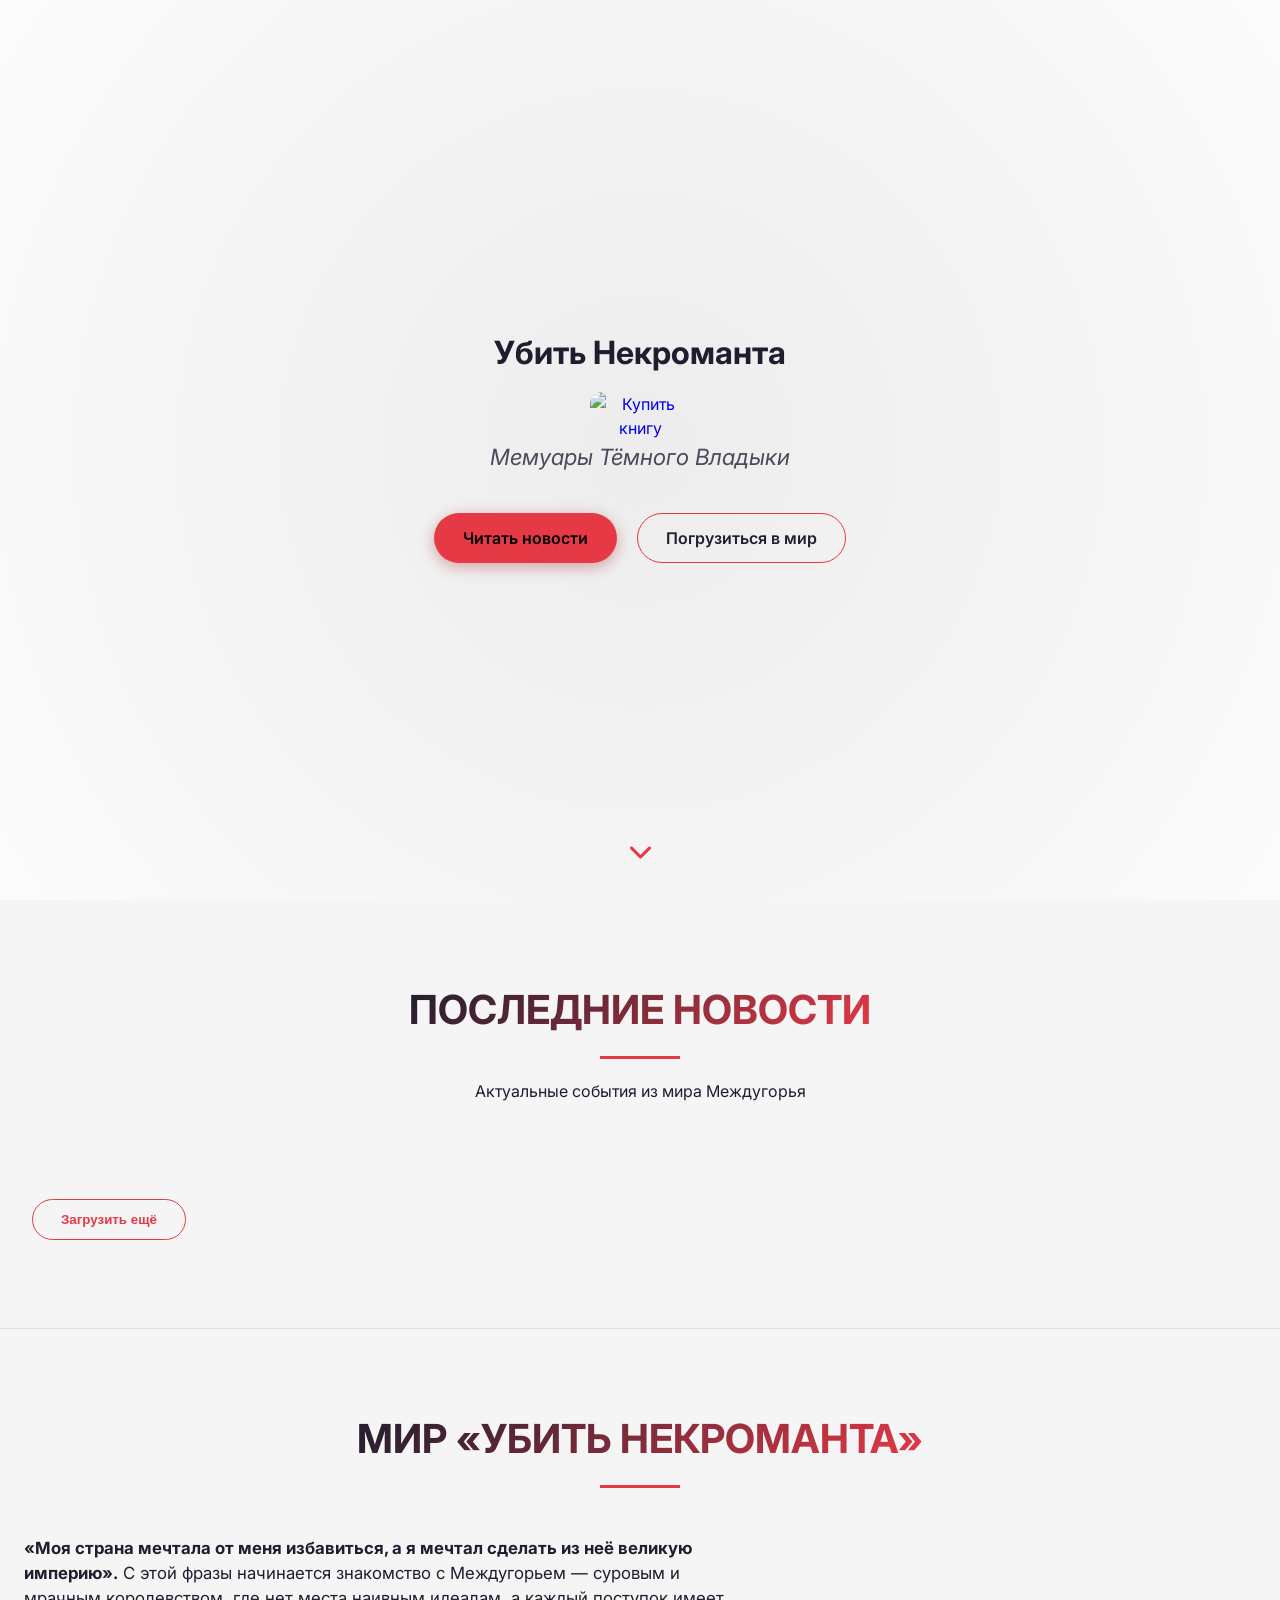
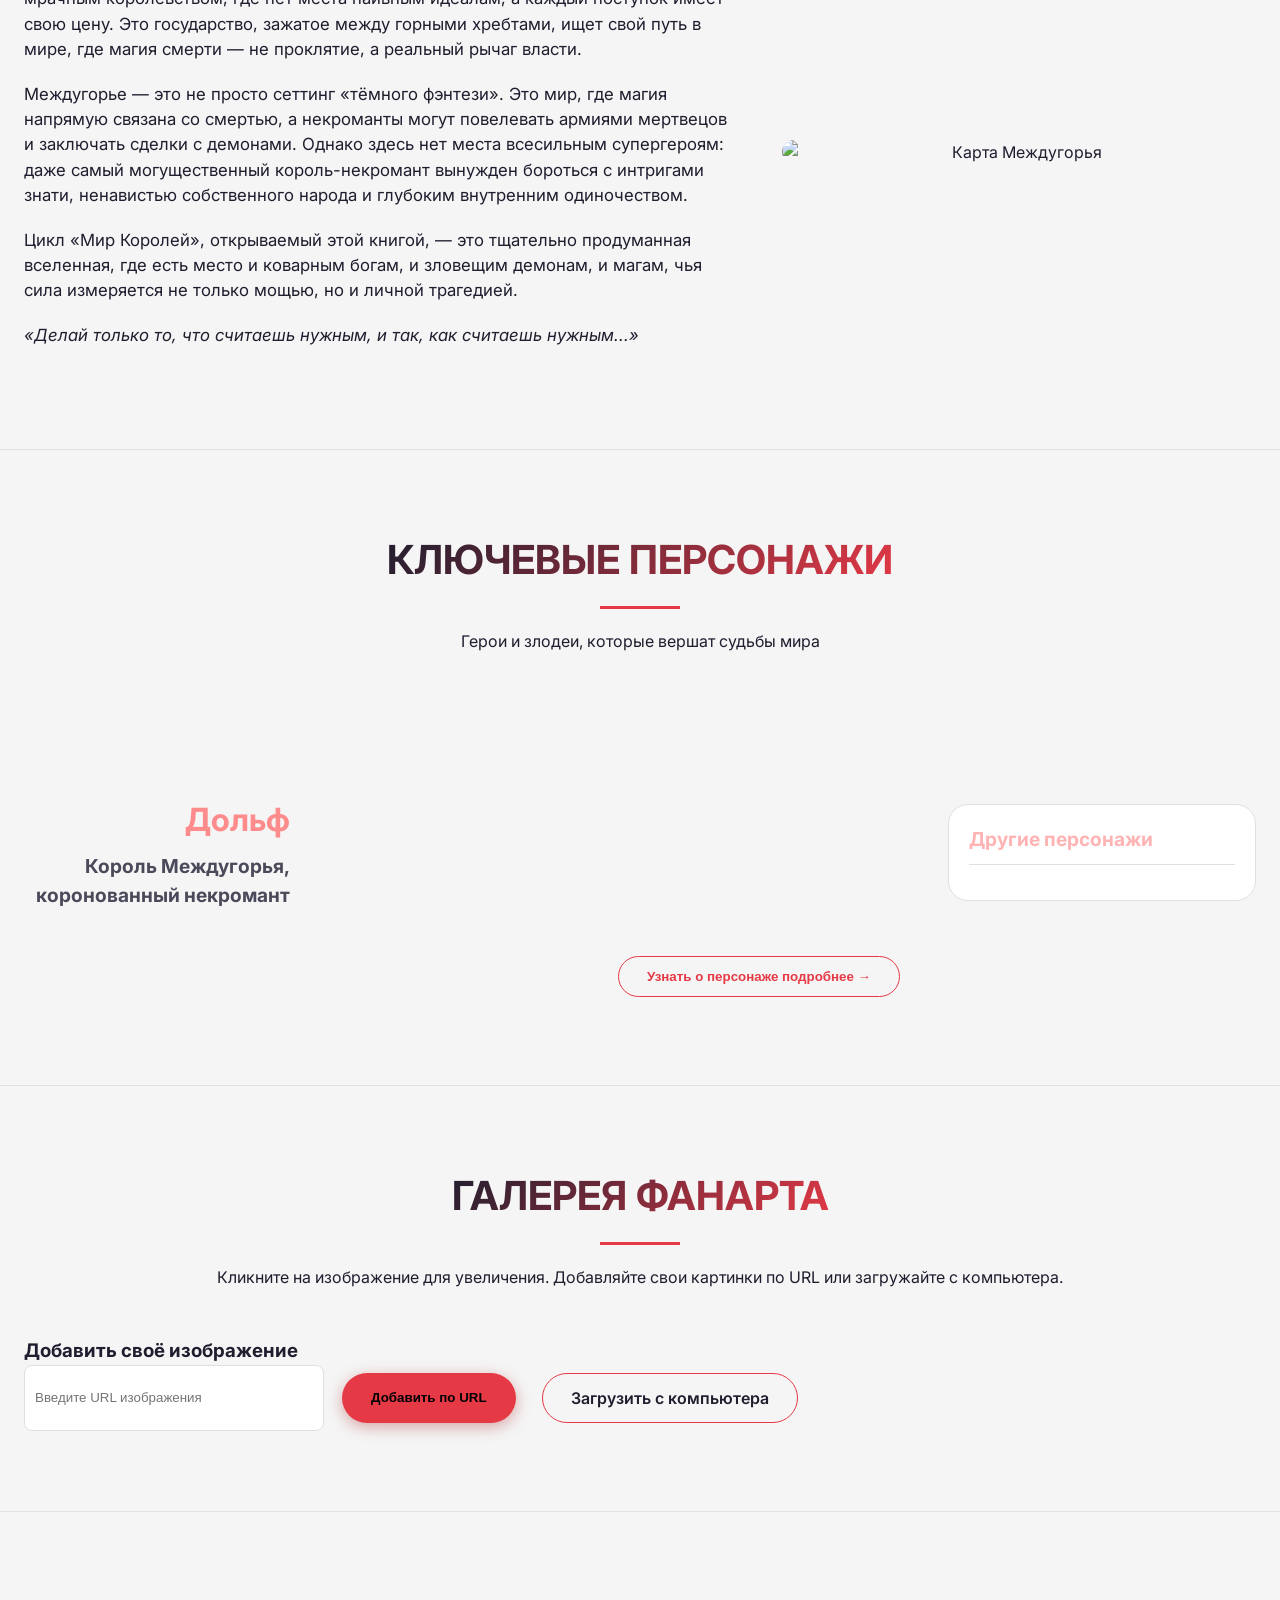
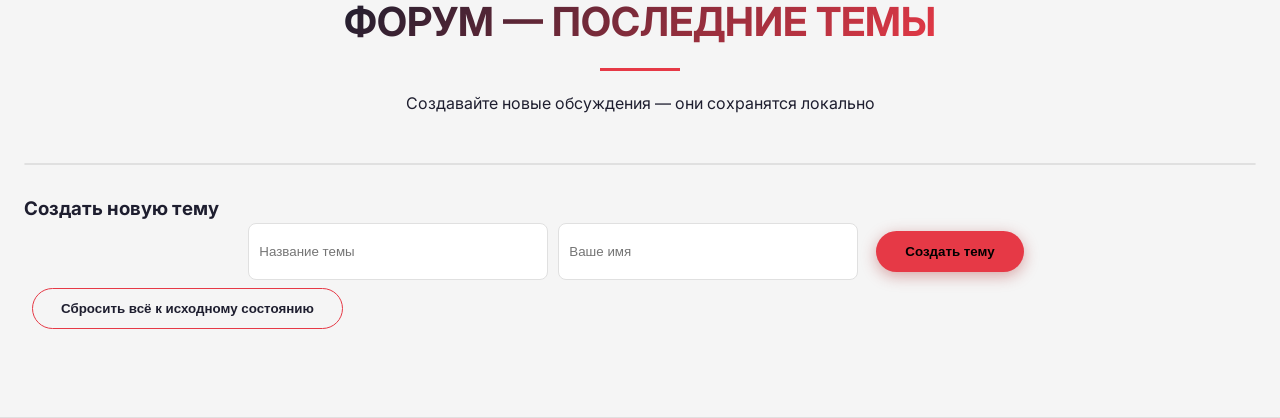
==== commit 1d56b785: "изм изменены цветовые схемы, добавлен script в каждый html чтобы не было моргания темы" ====
--- a/docs/index.html
+++ b/docs/index.html
@@ -4,11 +4,30 @@
     <meta charset="UTF-8">
     <meta name="viewport" content="width=device-width, initial-scale=1.0">
     <title>Убить Некроманта | Фан-сайт</title>
-    <link rel="stylesheet" href="../css/style.css">
+    <link rel="stylesheet" href="css/style.css">
     <link href="https://fonts.googleapis.com/css2?family=Inter:wght@300;400;600;700&display=swap" rel="stylesheet">
     <link rel="stylesheet" href="https://cdnjs.cloudflare.com/ajax/libs/font-awesome/6.0.0-beta3/css/all.min.css">
 </head>
 <body>
+    <script>
+        (function() {
+            const savedTheme = localStorage.getItem('siteTheme');
+            let themeClass = '';
+
+            if (savedTheme === 'light') {
+                themeClass = 'theme-light';
+            } else if (savedTheme === 'blue') {
+                themeClass = 'theme-blue';
+            } else if (savedTheme === 'system' || !savedTheme) {
+                const isDark = window.matchMedia('(prefers-color-scheme: dark)').matches;
+                themeClass = isDark ? 'theme-dark' : 'theme-light';
+            } else {
+                themeClass = 'theme-dark';
+            }
+
+            document.body.classList.add(themeClass);
+        })();
+    </script>
     <header class="hero">
         <div class="hero-overlay"></div>
         <div class="hero-content">
@@ -119,6 +138,6 @@
         </div>
     </div>
 
-    <script src="../js/script.js"></script>
+    <script src="js/script.js"></script>
 </body>
 </html>
--- a/docs/css/style.css
+++ b/docs/css/style.css
@@ -0,0 +1,1028 @@
+:root {
+    --bg-primary: #0a0a0a;
+    --bg-secondary: #131313;
+    --bg-card: #111;
+    --bg-header: rgba(0, 0, 0, 0.95);
+    --text-primary: #ffffff;
+    --text-secondary: #bbbbbb;
+    --accent: #e63946;
+    --accent-hover: #c1121f;
+    --border: rgba(255, 255, 255, 0.05);
+    --border-card: #2a2a2a;
+    --hero-bg: #1a1a1a;
+    --footer-bg: #050505;
+}
+
+body.theme-light {
+    --bg-primary: #f5f5f5;
+    --bg-secondary: #ffffff;
+    --bg-card: #ffffff;
+    --bg-header: rgba(255, 255, 255, 0.98);
+    --text-primary: #1e1e2f;
+    --text-secondary: #4a4a5a;
+    --accent: #e63946;
+    --accent-hover: #c1121f;
+    --border: #e0e0e0;
+    --border-card: #e0e0e0;
+    --hero-bg: #e8e8e8;
+    --footer-bg: #f8f9fa;
+}
+
+body.theme-blue {
+    --bg-primary: #0a192f;
+    --bg-secondary: #112240;
+    --bg-card: #0a2a3a;
+    --bg-header: rgba(10, 25, 47, 0.95);
+    --text-primary: #e6f1ff;
+    --text-secondary: #a8c0e0;
+    --accent: #64ffda;
+    --accent-hover: #45e0b5;
+    --border: rgba(100, 255, 218, 0.1);
+    --border-card: #1d3e53;
+    --hero-bg: #051424;
+    --footer-bg: #020c1a;
+}
+
+body.theme-blue .btn-primary {
+    color: #000000;
+}
+
+body.theme-blue .thumbnail-item.active {
+    background: var(--accent);
+    color: #000000;
+}
+
+body.theme-blue .thumbnail-item.active .thumbnail-info span {
+    color: #000000;
+}
+
+body.theme-blue .btn-outline:hover {
+    background: var(--accent);
+    color: #000000;
+}
+
+* {
+    margin: 0;
+    padding: 0;
+    box-sizing: border-box;
+}
+
+a, a:hover, a:focus, a:active {
+    text-decoration: none;
+}
+
+body {
+    font-family: 'Inter', sans-serif;
+    background-color: var(--bg-primary);
+    color: var(--text-primary);
+    line-height: 1.5;
+    scroll-behavior: smooth;
+    transition: background-color 0.2s, color 0.2s;
+    overflow-x: hidden;
+}
+
+.visually-hidden {
+    position: absolute;
+    width: 1px;
+    height: 1px;
+    padding: 0;
+    margin: -1px;
+    overflow: hidden;
+    clip: rect(0, 0, 0, 0);
+    border: 0;
+}
+
+.container {
+    max-width: 1280px;
+    margin: 0 auto;
+    padding: 0 24px;
+}
+
+.section {
+    padding: 80px 0;
+    border-bottom: 1px solid var(--border);
+}
+
+.section-header {
+    text-align: center;
+    margin-bottom: 48px;
+}
+
+.section-header h2 {
+    font-size: 2.5rem;
+    text-transform: uppercase;
+    background: linear-gradient(135deg, var(--text-primary), var(--accent));
+    background-clip: text;
+    color: transparent;
+    display: inline-block;
+}
+
+.section-line {
+    width: 80px;
+    height: 3px;
+    background: var(--accent);
+    margin: 16px auto 20px;
+}
+
+.main-nav {
+    position: fixed;
+    top: 0;
+    width: 100%;
+    background: var(--bg-header);
+    backdrop-filter: blur(10px);
+    z-index: 1000;
+    border-bottom: 1px solid var(--border);
+}
+
+.nav-container {
+    display: flex;
+    justify-content: space-between;
+    align-items: center;
+    max-width: 1400px;
+    margin: 0 auto;
+    padding: 12px 24px;
+    position: relative;
+}
+
+.logo a {
+    font-size: 1.2rem;
+    font-weight: 900;
+    line-height: 1.2;
+    letter-spacing: 2px;
+    color: var(--text-primary);
+}
+
+.logo span {
+    font-size: 1rem;
+    font-weight: normal;
+    color: var(--accent);
+}
+
+.nav-links {
+    display: flex;
+    gap: 28px;
+    list-style: none;
+}
+
+.nav-links li a {
+    font-weight: 600;
+    font-size: 0.9rem;
+    transition: color 0.3s;
+    color: var(--text-primary);
+}
+
+.nav-links li a:hover {
+    color: var(--accent);
+}
+
+.nav-right {
+    display: flex;
+    align-items: center;
+    gap: 20px;
+}
+
+.theme-switcher select {
+    background: var(--bg-secondary);
+    color: var(--text-primary);
+    border: 1px solid var(--border-card);
+    padding: 6px 12px;
+    border-radius: 8px;
+    font-family: inherit;
+    cursor: pointer;
+    font-size: 0.85rem;
+}
+
+.mobile-nav-toggle {
+    display: none;
+    position: absolute;
+    right: 20px;
+    top: 50%;
+    transform: translateY(-50%);
+    background: var(--accent);
+    padding: 10px 14px;
+    border-radius: 8px;
+    cursor: pointer;
+    font-size: 1.5rem;
+    color: white;
+}
+
+.hero {
+    height: 100vh;
+    position: relative;
+    background: var(--hero-bg);
+    display: flex;
+    align-items: center;
+    justify-content: center;
+    text-align: center;
+}
+
+.hero-overlay {
+    position: absolute;
+    inset: 0;
+    background: radial-gradient(circle, rgba(0, 0, 0, 0.4) 0%, rgba(0, 0, 0, 0.85) 100%);
+}
+
+body.theme-light .hero-overlay {
+    background: radial-gradient(circle, rgba(255, 255, 255, 0.2) 0%, rgba(255, 255, 255, 0.85) 100%);
+}
+
+body.theme-blue .hero-overlay {
+    background: radial-gradient(circle, rgba(0, 0, 0, 0.3) 0%, rgba(0, 0, 0, 0.7) 100%);
+}
+
+.hero-content {
+    position: relative;
+    z-index: 2;
+    max-width: 800px;
+    padding: 24px;
+}
+
+.hero-content h1 {
+    display: flex;
+    align-items: center;
+    justify-content: center;
+    gap: 20px;
+    flex-wrap: wrap;
+}
+
+.hero-buy-link {
+    display: inline-block;
+    margin-top: 15px;
+}
+
+.tagline {
+    font-size: 1.4rem;
+    font-style: italic;
+    margin-bottom: 32px;
+    color: var(--text-secondary);
+}
+
+.btn {
+    display: inline-block;
+    padding: 12px 28px;
+    margin: 8px;
+    border-radius: 40px;
+    font-weight: 600;
+    transition: 0.3s;
+    border: 1px solid transparent;
+}
+
+.btn-primary {
+    background: var(--accent);
+    color: #000000;
+    box-shadow: 0 4px 15px rgba(170, 46, 46, 0.4);
+}
+
+.btn-primary:hover {
+    background: var(--accent-hover);
+    transform: translateY(-2px);
+}
+
+.btn-secondary {
+    background: transparent;
+    border-color: var(--accent);
+    color: var(--text-primary);
+}
+
+.btn-secondary:hover {
+    background: rgba(170, 46, 46, 0.2);
+}
+
+.btn-outline {
+    border: 1px solid var(--accent);
+    background: transparent;
+    color: var(--accent);
+}
+
+.btn-outline:hover {
+    background: var(--accent);
+    color: #000000;
+}
+
+.scroll-down {
+    position: absolute;
+    bottom: 30px;
+    left: 50%;
+    transform: translateX(-50%);
+    font-size: 24px;
+    animation: bounce 2s infinite;
+    cursor: pointer;
+    color: var(--accent);
+}
+
+@keyframes bounce {
+    0%, 100% {
+        transform: translateX(-50%) translateY(0);
+    }
+    50% {
+        transform: translateX(-50%) translateY(10px);
+    }
+}
+
+.news-grid {
+    display: grid;
+    grid-template-columns: repeat(auto-fill, minmax(320px, 1fr));
+    gap: 32px;
+    margin-bottom: 40px;
+}
+
+.news-card {
+    background: var(--bg-card);
+    border-radius: 16px;
+    overflow: hidden;
+    transition: transform 0.2s, box-shadow 0.2s;
+    border: 1px solid var(--border-card);
+    cursor: pointer;
+}
+
+.news-card:hover {
+    transform: translateY(-6px);
+    border-color: var(--accent);
+    box-shadow: 0 8px 20px rgba(0, 0, 0, 0.3);
+}
+
+.news-img {
+    width: 100%;
+    height: 260px;
+    object-fit: cover;
+}
+
+.news-content {
+    padding: 20px;
+}
+
+.news-date {
+    font-size: 0.8rem;
+    color: #f0a0a0;
+    text-transform: uppercase;
+}
+
+.news-title {
+    font-size: 1.3rem;
+    margin: 8px 0;
+    color: var(--text-primary);
+}
+
+.news-excerpt {
+    font-size: 0.9rem;
+    color: var(--text-secondary);
+}
+
+.world-content {
+    display: flex;
+    flex-wrap: wrap;
+    gap: 48px;
+    align-items: center;
+}
+
+.world-text {
+    flex: 1.5;
+}
+
+.world-text p {
+    margin-bottom: 20px;
+    font-size: 1.05rem;
+}
+
+.world-map {
+    flex: 1;
+    text-align: center;
+    border-radius: 20px;
+    overflow: hidden;
+}
+
+.world-map img {
+    width: 100%;
+    height: auto;
+    display: block;
+}
+
+.character-main {
+    display: flex;
+    align-items: center;
+    justify-content: space-between;
+    gap: 40px;
+    flex-wrap: wrap;
+}
+
+.character-left {
+    flex: 1;
+    text-align: right;
+}
+
+.character-left h2 {
+    font-size: 2rem;
+    color: #ff8c8c;
+    margin-bottom: 8px;
+}
+
+.character-left p {
+    font-size: 1.2rem;
+    color: var(--text-secondary);
+}
+
+.character-center {
+    flex-shrink: 0;
+    text-align: center;
+    max-width: 100%;
+}
+
+.char-portrait {
+    width: 280px;
+    height: 280px;
+    border-radius: 50%;
+    object-fit: cover;
+    margin: 0 auto;
+}
+
+.author-square {
+    width: 280px;
+    height: 280px;
+    border-radius: 50%;
+    margin: 0 auto;
+    overflow: hidden;
+}
+
+.author-square img {
+    width: 100%;
+    height: 100%;
+    object-fit: cover;
+}
+
+.character-details {
+    margin-top: 20px;
+    padding: 20px;
+    background: var(--bg-secondary);
+    border-radius: 16px;
+    border-left: 4px solid var(--accent);
+}
+
+.character-details.hidden {
+    display: none;
+}
+
+.character-right {
+    flex: 1;
+    background: var(--bg-secondary);
+    border-radius: 20px;
+    padding: 20px;
+    border: 1px solid var(--border-card);
+}
+
+.right-header {
+    border-bottom: 1px solid var(--border);
+    padding-bottom: 10px;
+    margin-bottom: 15px;
+}
+
+.right-header h3 {
+    font-size: 1.2rem;
+    color: #ffb3b3;
+}
+
+.character-thumbnails {
+    display: flex;
+    flex-direction: column;
+    gap: 12px;
+}
+
+.thumbnail-item {
+    display: flex;
+    align-items: center;
+    gap: 12px;
+    padding: 8px;
+    cursor: pointer;
+    border-radius: 12px;
+    transition: background 0.2s;
+}
+
+.thumbnail-item:hover {
+    background: var(--bg-card);
+}
+
+.thumbnail-avatar {
+    width: 60px;
+    height: 60px;
+    border-radius: 50%;
+    object-fit: cover;
+    flex-shrink: 0;
+}
+
+.thumbnail-info {
+    flex: 1;
+}
+
+.thumbnail-info strong {
+    display: block;
+    font-size: 0.9rem;
+}
+
+.thumbnail-info span {
+    font-size: 0.75rem;
+    color: var(--text-secondary);
+}
+
+.thumbnail-item.active {
+    background: var(--accent);
+    color: #000000;
+}
+
+.thumbnail-item.active .thumbnail-info span {
+    color: #000000;
+}
+
+.gallery-grid {
+    display: grid;
+    grid-template-columns: repeat(auto-fill, minmax(250px, 1fr));
+    gap: 20px;
+}
+
+.gallery-item img {
+    width: 100%;
+    height: 300px;
+    object-fit: cover;
+    border-radius: 12px;
+}
+
+.forum-list {
+    background: var(--bg-secondary);
+    border-radius: 20px;
+    border: 1px solid var(--border-card);
+    margin-bottom: 30px;
+}
+
+.forum-topic {
+    display: flex;
+    justify-content: space-between;
+    padding: 18px 24px;
+    border-bottom: 1px solid var(--border);
+}
+
+.topic-title a {
+    font-weight: 600;
+    color: var(--text-primary);
+}
+
+.topic-title a:hover {
+    color: var(--accent);
+}
+
+.topic-meta {
+    font-size: 0.8rem;
+    color: var(--text-secondary);
+}
+
+footer {
+    background: var(--footer-bg);
+    padding: 48px 0 20px;
+    border-top: 1px solid var(--border);
+}
+
+.footer-container {
+    max-width: 1280px;
+    margin: auto;
+    display: flex;
+    flex-wrap: wrap;
+    gap: 40px;
+    padding: 0 24px;
+}
+
+.footer-col {
+    flex: 1;
+    min-width: 180px;
+}
+
+.footer-col h3 {
+    margin-bottom: 16px;
+    color: #ffb3b3;
+}
+
+.footer-col ul {
+    list-style: none;
+}
+
+.footer-col ul li {
+    margin-bottom: 10px;
+}
+
+.social-links a {
+    font-size: 1.5rem;
+    margin-right: 15px;
+    color: var(--text-secondary);
+}
+
+.social-links a:hover {
+    color: var(--accent);
+}
+
+.footer-bottom {
+    text-align: center;
+    padding-top: 32px;
+    margin-top: 32px;
+    border-top: 1px solid var(--border);
+    font-size: 0.8rem;
+    color: var(--text-secondary);
+}
+
+.modal {
+    display: none;
+    position: fixed;
+    z-index: 2000;
+    inset: 0;
+    background-color: rgba(0, 0, 0, 0.9);
+    justify-content: center;
+    align-items: center;
+}
+
+.modal-content {
+    background-color: var(--bg-secondary);
+    padding: 30px;
+    border-radius: 20px;
+    max-width: 600px;
+    width: 90%;
+    border: 1px solid var(--accent);
+    position: relative;
+}
+
+.modal-close {
+    position: absolute;
+    top: 15px;
+    right: 25px;
+    font-size: 28px;
+    cursor: pointer;
+    color: var(--accent);
+}
+
+#topicModal .modal-content.tmodal-c {
+    display: flex;
+    flex-direction: column;
+    max-height: 80vh;
+    max-width: 700px;
+    padding: 20px;
+}
+
+#topicMessagesList {
+    flex: 1;
+    overflow-y: auto;
+    margin: 15px 0;
+    padding-right: 10px;
+}
+
+.add-message-form {
+    flex-shrink: 0;
+    margin-top: 10px;
+}
+
+.section-top-padding {
+    padding-top: 120px;
+}
+
+.author-layout {
+    display: flex;
+    flex-wrap: wrap;
+    gap: 40px;
+    align-items: center;
+}
+
+.author-photo-wrapper {
+    flex: 1;
+    text-align: center;
+}
+
+.author-bio-wrapper {
+    flex: 2;
+}
+
+.quiz-custom-container {
+    max-width: 700px;
+    margin: 0 auto;
+    background: var(--bg-secondary);
+    border-radius: 32px;
+    padding: 30px;
+    border: 1px solid var(--border-card);
+}
+
+.quiz-question {
+    margin-bottom: 25px;
+}
+
+.quiz-question select {
+    width: 100%;
+    padding: 10px;
+    margin-top: 8px;
+    background: var(--bg-primary);
+    color: var(--text-primary);
+    border: 1px solid var(--border-card);
+    border-radius: 12px;
+}
+
+.quiz-result {
+    margin-top: 30px;
+    padding: 20px;
+    border-radius: 20px;
+    background: var(--bg-card);
+    display: none;
+}
+
+.add-form {
+    display: flex;
+    flex-wrap: wrap;
+    gap: 10px;
+    justify-content: center;
+}
+
+.add-form input {
+    padding: 10px;
+    width: 300px;
+    background: var(--bg-card);
+    color: var(--text-primary);
+    border: 1px solid var(--border-card);
+    border-radius: 8px;
+}
+
+.add-to-gallery .add-form {
+    justify-content: flex-start;
+    margin-left: 0;
+}
+
+.map-interactive {
+    position: relative;
+    width: 100%;
+    height: 600px;
+    overflow: hidden;
+    background: var(--bg-card);
+    border-radius: 20px;
+    border: 1px solid var(--border-card);
+    cursor: grab;
+    user-select: none;
+}
+
+.map-interactive:active {
+    cursor: grabbing;
+}
+
+.map-pan-content {
+    position: absolute;
+    top: 0;
+    left: 0;
+    transform-origin: 0 0;
+}
+
+.map-image {
+    display: block;
+    max-width: none;
+    width: 100%;
+    height: auto;
+    pointer-events: none;
+}
+
+.map-markers {
+    position: absolute;
+    inset: 0;
+    pointer-events: none;
+}
+
+.map-marker {
+    position: absolute;
+    width: 20px;
+    height: 20px;
+    background: var(--accent);
+    border: 2px solid white;
+    border-radius: 50%;
+    transform: translate(-50%, -50%);
+    cursor: pointer;
+    pointer-events: auto;
+    transition: transform 0.2s;
+    box-shadow: 0 0 8px rgba(0, 0, 0, 0.5);
+    z-index: 10;
+}
+
+.map-marker:hover {
+    transform: translate(-50%, -50%) scale(1.3);
+    box-shadow: 0 0 12px var(--accent);
+}
+
+.map-marker-ripple {
+    position: absolute;
+    width: 20px;
+    height: 20px;
+    background: rgba(255, 255, 255, 0.8);
+    border-radius: 50%;
+    transform: translate(-50%, -50%);
+    animation: rippleAnim 0.6s ease-out forwards;
+    pointer-events: none;
+    z-index: 20;
+}
+
+@keyframes rippleAnim {
+    0% {
+        width: 20px;
+        height: 20px;
+        opacity: 1;
+        background: rgba(255, 255, 255, 0.9);
+    }
+    100% {
+        width: 80px;
+        height: 80px;
+        opacity: 0;
+        background: rgba(255, 255, 255, 0);
+    }
+}
+
+.map-tooltip {
+    position: fixed;
+    background: var(--bg-secondary);
+    color: var(--text-primary);
+    padding: 6px 12px;
+    border-radius: 20px;
+    font-size: 0.85rem;
+    font-weight: 600;
+    border-left: 3px solid var(--accent);
+    box-shadow: 0 4px 12px rgba(0, 0, 0, 0.3);
+    pointer-events: none;
+    z-index: 1000;
+    white-space: nowrap;
+    transition: opacity 0.2s;
+}
+
+.map-controls {
+    position: absolute;
+    bottom: 20px;
+    right: 20px;
+    display: flex;
+    flex-direction: column;
+    gap: 8px;
+    z-index: 15;
+}
+
+.map-zoom-btn {
+    width: 40px;
+    height: 40px;
+    background: var(--bg-card);
+    border: 1px solid var(--border-card);
+    color: var(--accent);
+    font-size: 1.5rem;
+    font-weight: bold;
+    border-radius: 50%;
+    cursor: pointer;
+    transition: 0.2s;
+    display: flex;
+    align-items: center;
+    justify-content: center;
+}
+
+.map-zoom-btn:hover {
+    background: var(--accent);
+    color: white;
+    transform: scale(1.05);
+}
+
+.hero-buy-icon {
+    width: 12vw;
+    max-width: 100px;
+    min-width: 50px;
+    height: auto;
+    border-radius: 12px;
+    transition: all 0.2s;
+}
+
+.hero-buy-link:hover .hero-buy-icon {
+    transform: scale(1.05);
+    box-shadow: 0 0 20px var(--accent);
+}
+
+@media (max-width: 900px) {
+    .nav-links {
+        display: none;
+        flex-direction: column;
+        position: absolute;
+        top: 70px;
+        right: 0;
+        background: var(--bg-header);
+        width: 220px;
+        padding: 20px;
+        gap: 20px;
+        border-left: 2px solid var(--accent);
+    }
+
+    .nav-links.active {
+        display: flex;
+    }
+
+    .mobile-nav-toggle {
+        display: block;
+    }
+
+    .nav-right {
+        margin-right: 60px;
+    }
+
+    .hero-content h1 {
+        font-size: 2.5rem;
+    }
+
+    .section-header h2 {
+        font-size: 1.8rem;
+    }
+
+    .character-main {
+        flex-direction: column;
+        text-align: center;
+    }
+
+    .character-left {
+        text-align: center;
+        margin-bottom: 20px;
+    }
+
+    .character-center {
+        order: 1;
+        margin-bottom: 30px;
+    }
+
+    .character-right {
+        width: 100%;
+        order: 2;
+    }
+}
+
+@media (max-width: 768px) {
+    .char-portrait {
+        width: 200px !important;
+        height: 200px !important;
+    }
+
+    .thumbnail-avatar {
+        width: 50px !important;
+        height: 50px !important;
+    }
+
+    .news-img {
+        height: 180px !important;
+    }
+
+    .gallery-item img {
+        height: 180px !important;
+    }
+
+    .hero-buy-icon {
+        width: 15vw;
+        max-width: 70px;
+    }
+}
+
+@media (max-width: 480px) {
+    .char-portrait {
+        width: 160px !important;
+        height: 160px !important;
+    }
+
+    .character-right {
+        padding: 10px;
+    }
+
+    .thumbnail-avatar {
+        width: 45px !important;
+        height: 45px !important;
+    }
+
+    .hero-buy-icon {
+        width: 18vw;
+        max-width: 60px;
+    }
+}
+
+.image-modal-content {
+    max-width: 90vw;
+    max-height: 90vh;
+    padding: 0;
+    background: transparent;
+    border: none;
+    box-shadow: none;
+}
+
+.image-modal-content img {
+    width: auto;
+    max-width: 100%;
+    max-height: 90vh;
+    display: block;
+    margin: 0 auto;
+    border-radius: 8px;
+    box-shadow: 0 0 30px rgba(0,0,0,0.5);
+}
+
+#imageModal .modal-close {
+    position: fixed;
+    top: 20px;
+    right: 30px;
+    font-size: 40px;
+    color: white;
+    background: rgba(0,0,0,0.5);
+    width: 50px;
+    height: 50px;
+    border-radius: 50%;
+    display: flex;
+    align-items: center;
+    justify-content: center;
+    z-index: 2010;
+}
